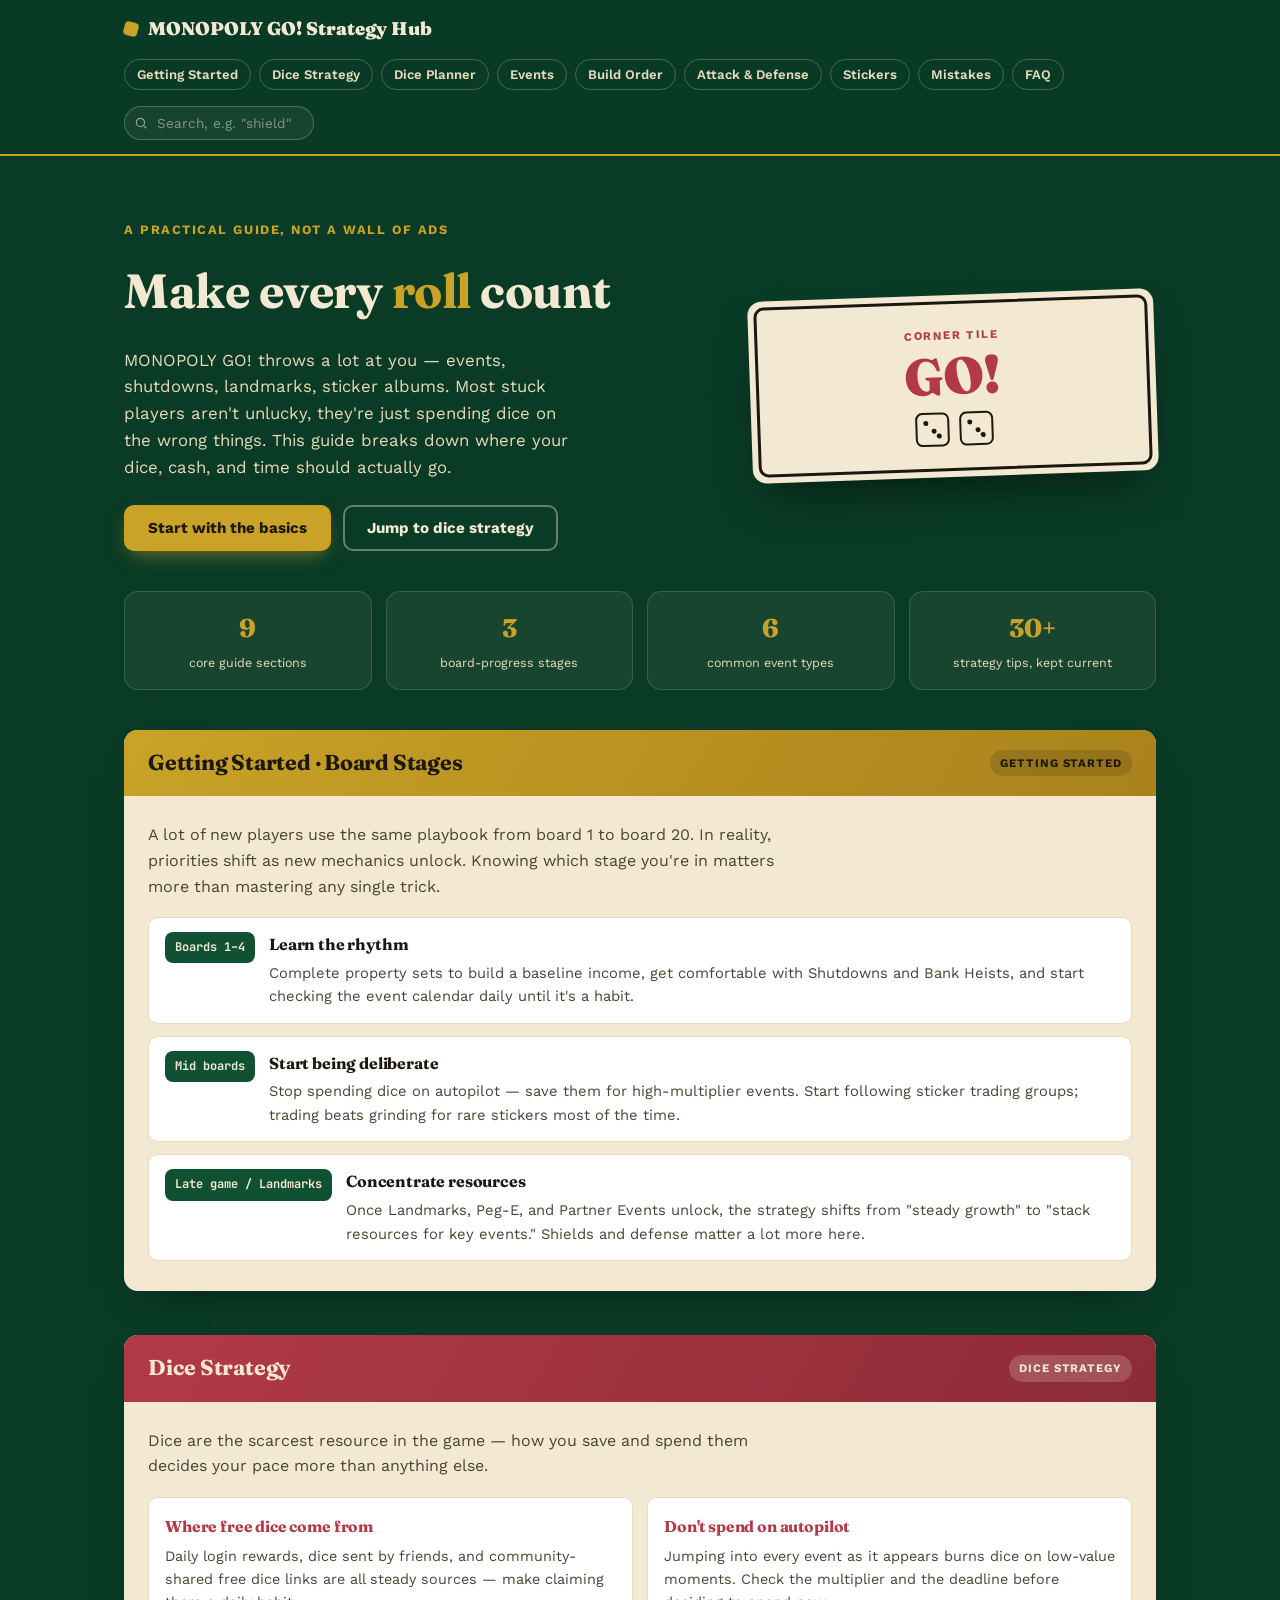
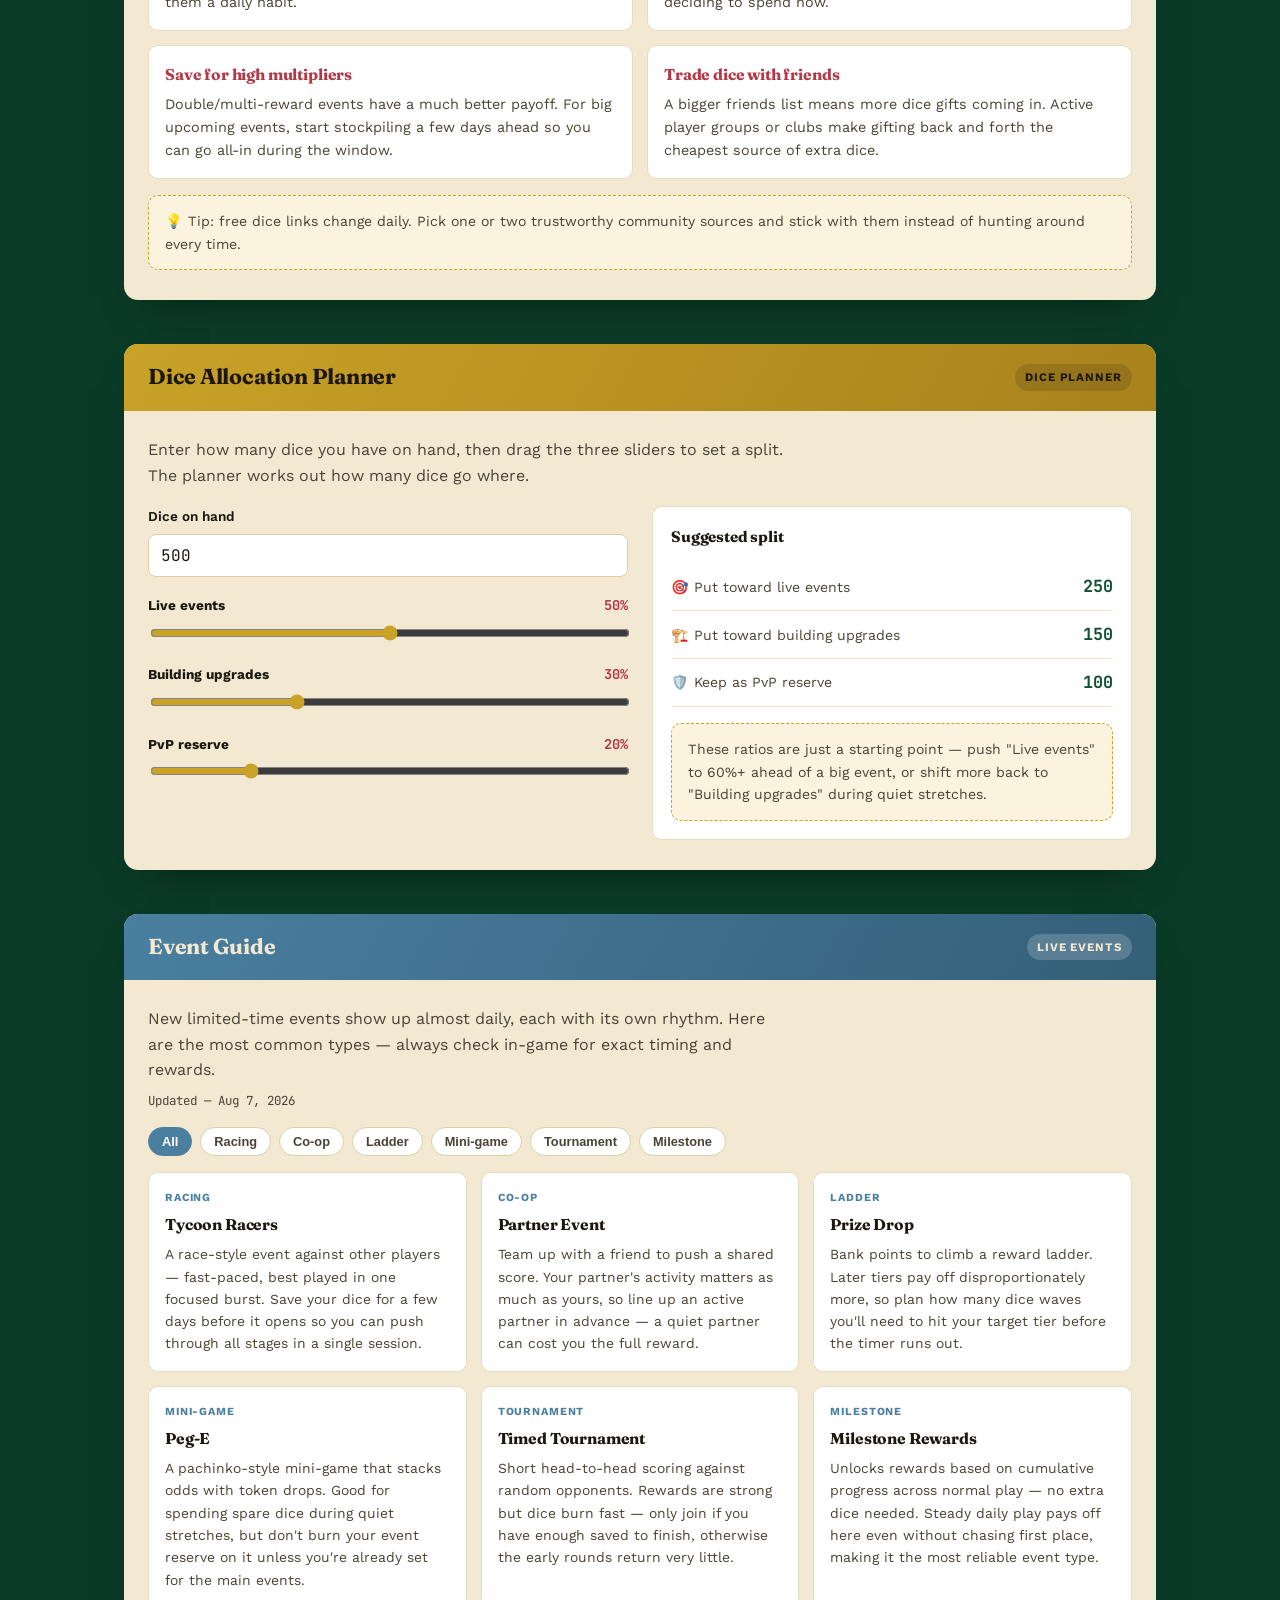
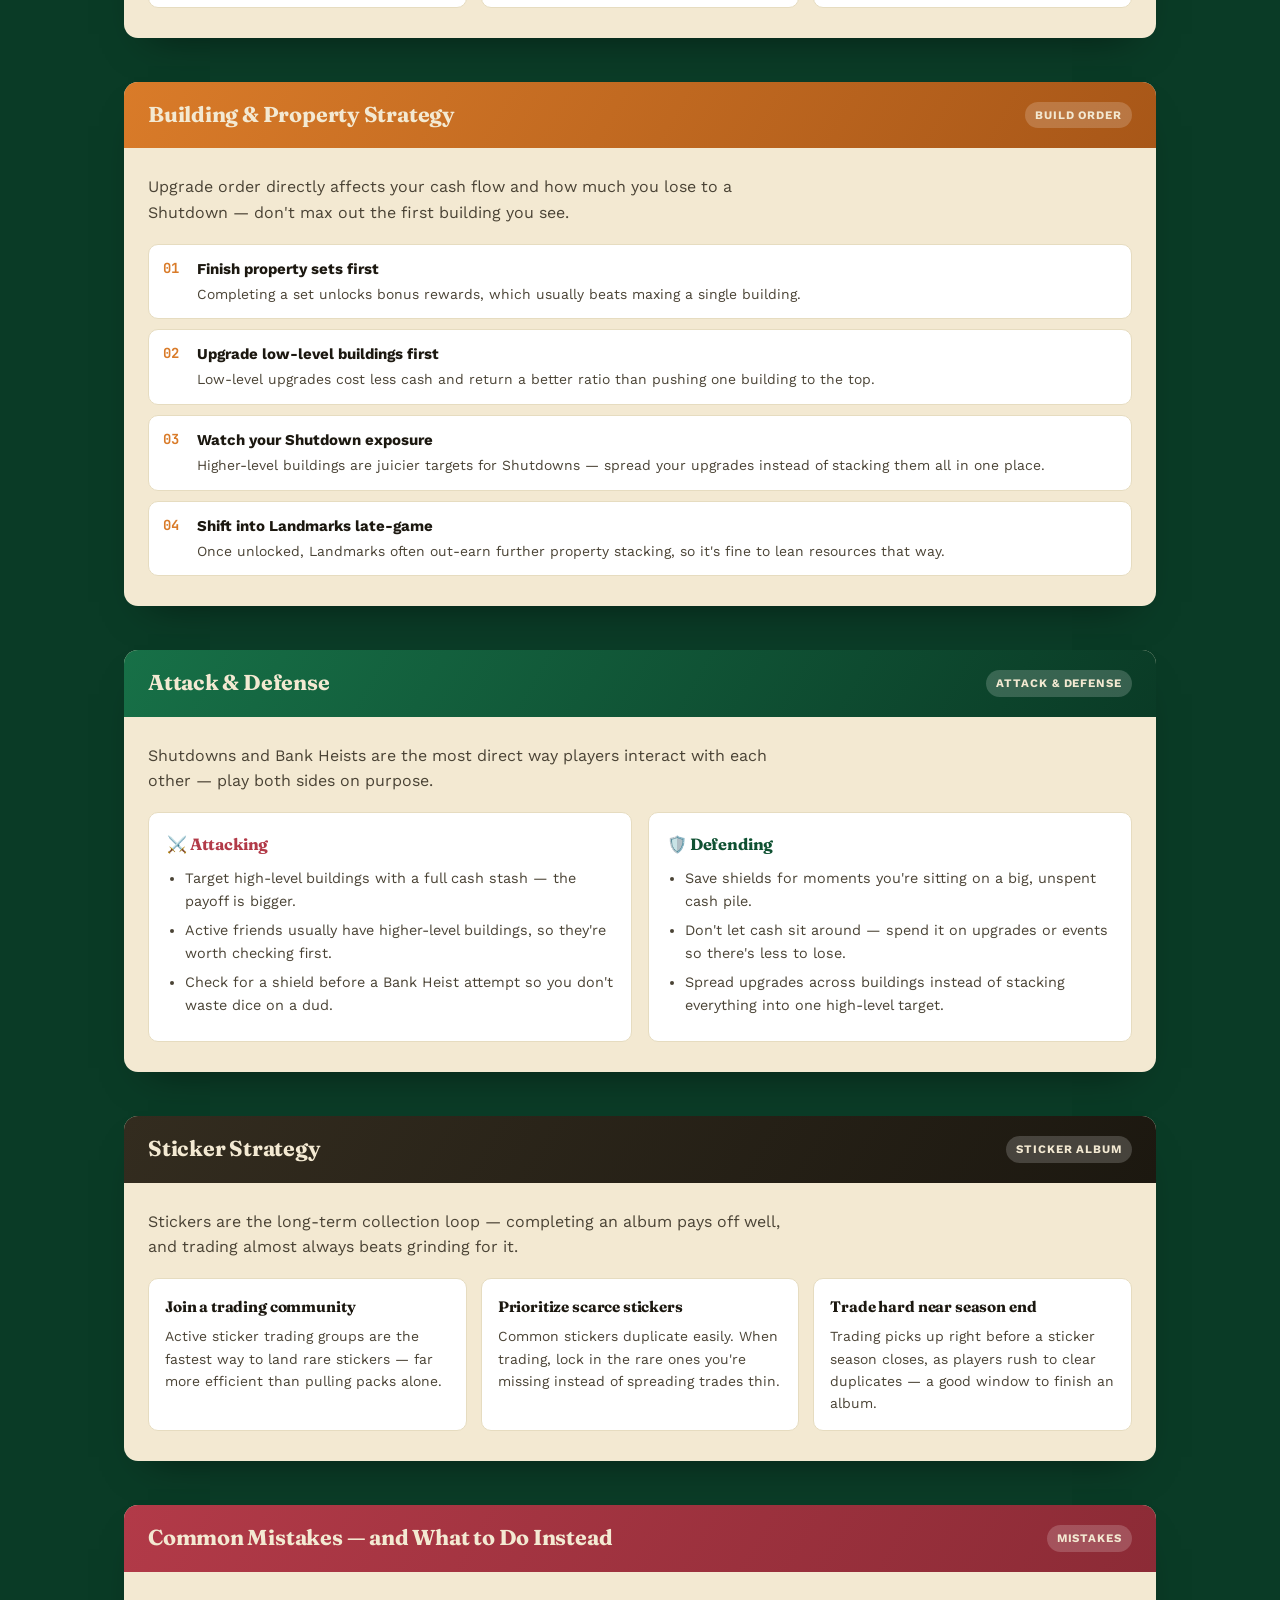
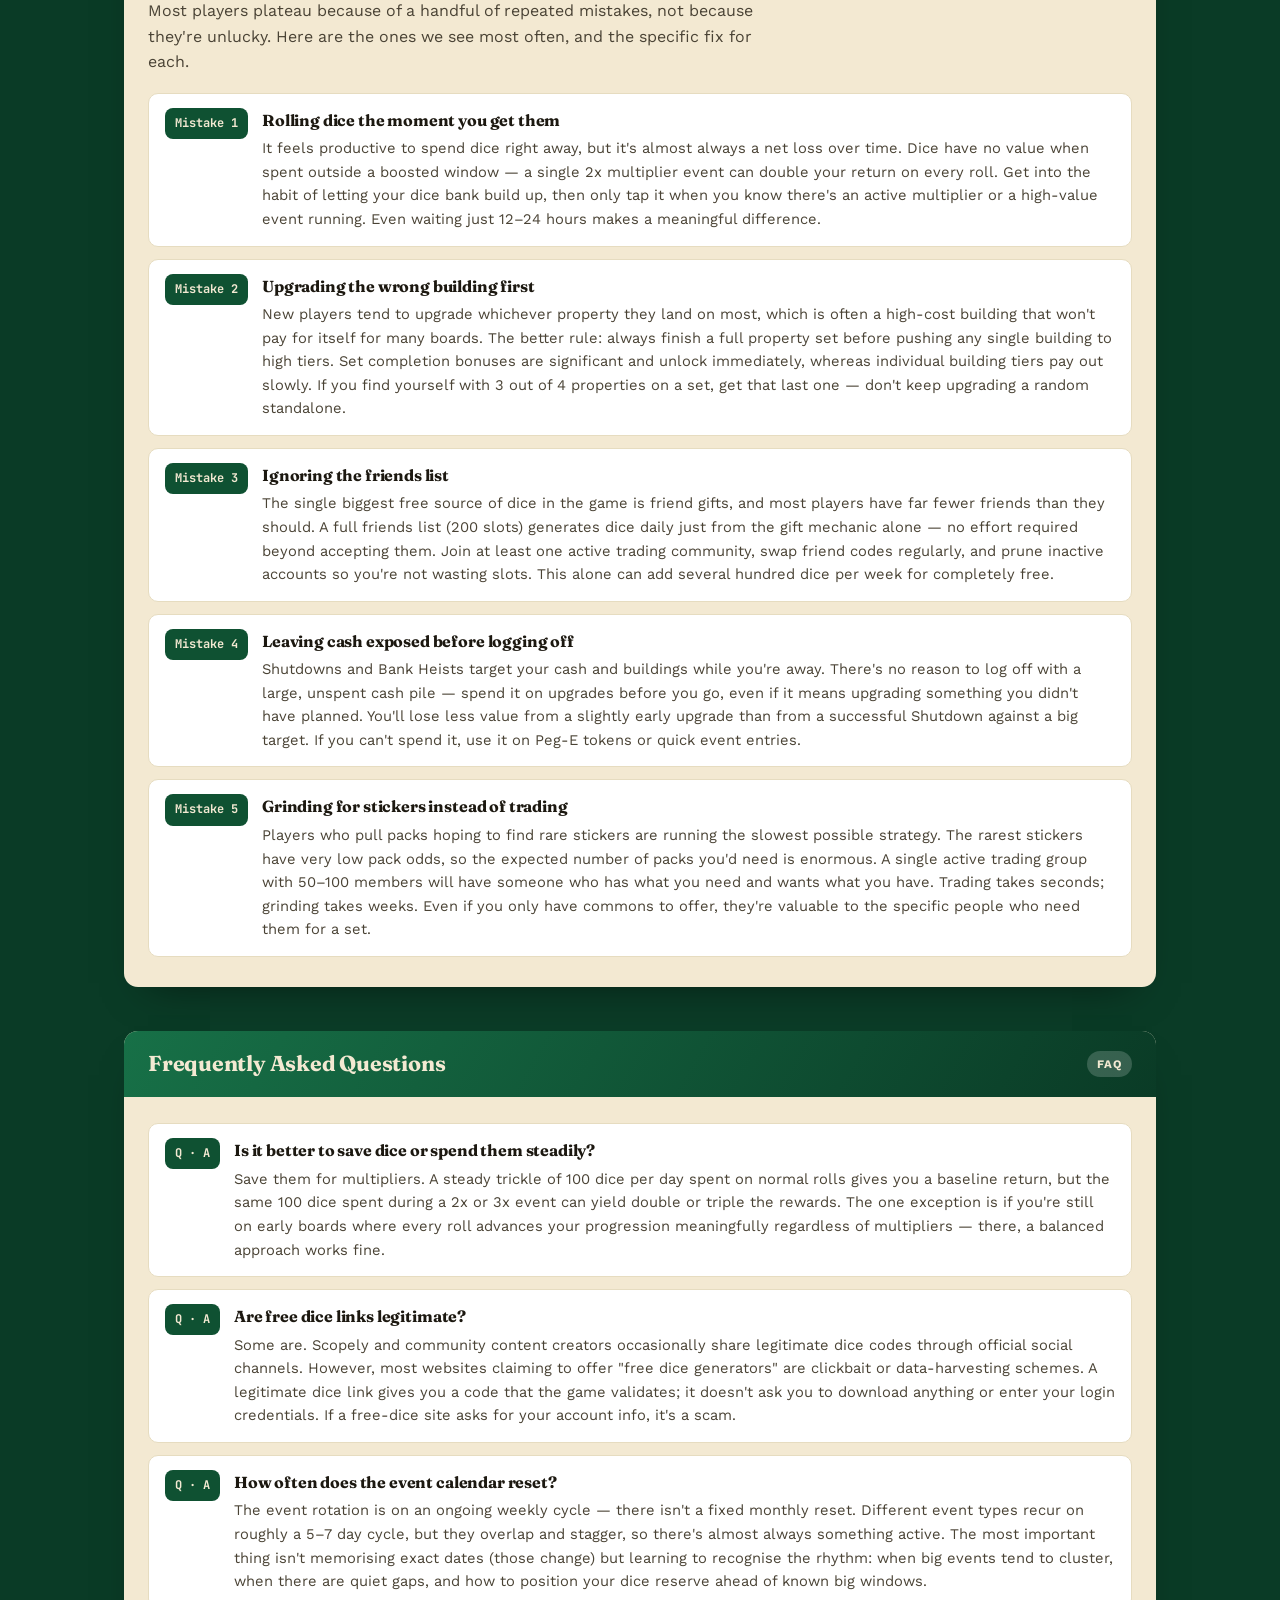
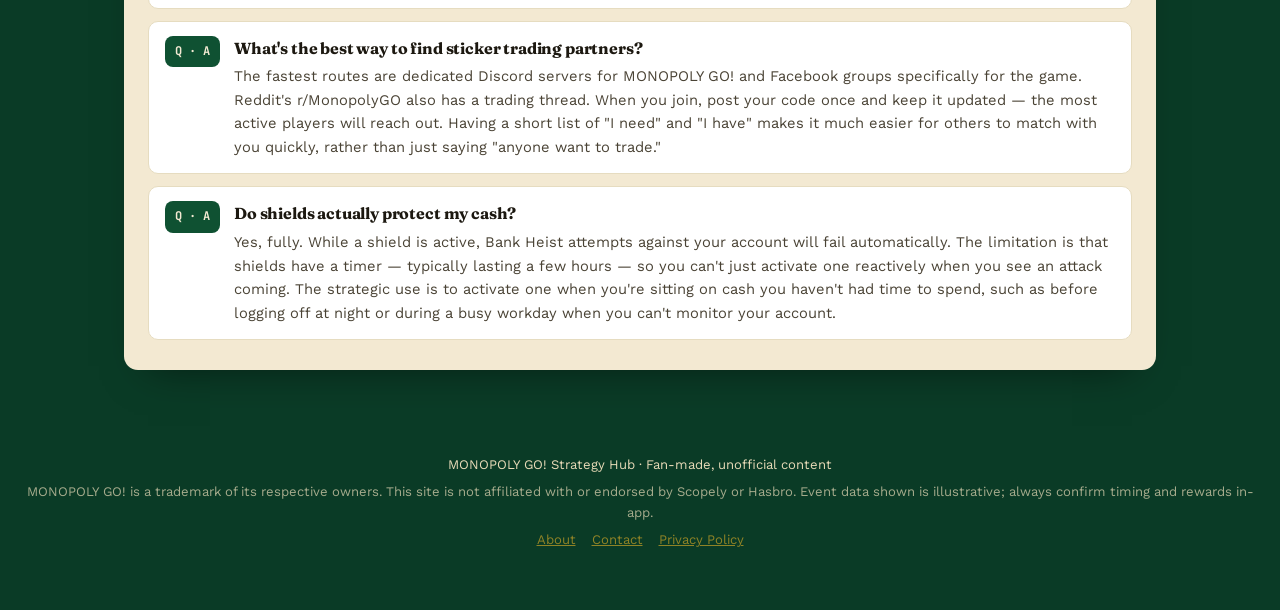
==== index.html @ 4a6295f8 "Add files via upload" ====
<!DOCTYPE html>
<html lang="en">
<head>
<meta charset="UTF-8">
<meta name="viewport" content="width=device-width, initial-scale=1.0">
<title>MONOPOLY GO! Strategy Guide · Dice, Events, Buildings &amp; Stickers</title>
<meta name="description" content="A player-made MONOPOLY GO! strategy guide: dice management, event breakdowns, build order, shield/heist tactics, and sticker trading tips — updated regularly.">
<meta property="og:title" content="MONOPOLY GO! Strategy Guide">
<meta property="og:description" content="Where to spend your dice, how to read events, and how to build smarter — one page, kept current.">
<meta property="og:type" content="website">
<script async src="https://pagead2.googlesyndication.com/pagead/js/adsbygoogle.js?client=ca-pub-4440141071779397"
     crossorigin="anonymous"></script>
<link rel="preconnect" href="https://fonts.googleapis.com">
<link rel="preconnect" href="https://fonts.gstatic.com" crossorigin>
<link href="https://fonts.googleapis.com/css2?family=Fraunces:opsz,wght@9..144,500;9..144,700;9..144,900&family=Work+Sans:wght@400;500;600;700&family=JetBrains+Mono:wght@500;700&display=swap" rel="stylesheet">
     <script async src="https://www.googletagmanager.com/gtag/js?id=G-V0QJ3PMN8P"></script>
<script>
  window.dataLayer = window.dataLayer || [];
  function gtag(){dataLayer.push(arguments);}
  gtag('js', new Date());

  gtag('config', 'G-V0QJ3PMN8P');
</script>
<style>
  :root{
    --felt:#0F5132;
    --felt-dark:#0A3B26;
    --cream:#F3E9D2;
    --cream-dim:#E8DBB8;
    --gold:#C9A227;
    --brick:#B23A48;
    --sky:#4A7FA0;
    --orange:#D97B29;
    --ink:#1C1810;
    --ink-soft:#4A4335;
    --radius:14px;
    --maxw:1080px;
  }
  *{box-sizing:border-box;}
  html{scroll-behavior:smooth;}
  @media (prefers-reduced-motion: reduce){
    html{scroll-behavior:auto;}
    *{animation-duration:0.01ms !important; transition-duration:0.01ms !important;}
  }
  body{
    margin:0;
    background:
      radial-gradient(1200px 600px at 50% -10%, #156b41 0%, var(--felt) 45%, var(--felt-dark) 100%);
    color:var(--cream);
    font-family:'Work Sans', sans-serif;
    line-height:1.6;
  }
  h1,h2,h3{
    font-family:'Fraunces', serif;
    margin:0;
    letter-spacing:-0.01em;
  }
  .mono{font-family:'JetBrains Mono', monospace;}
  a{color:inherit;}
  .wrap{max-width:var(--maxw); margin:0 auto; padding:0 24px;}

  header.nav{
    position:sticky; top:0; z-index:50;
    background:rgba(10,59,38,0.92);
    backdrop-filter:blur(8px);
    border-bottom:2px solid var(--gold);
  }
  .nav-inner{
    max-width:var(--maxw); margin:0 auto; padding:14px 24px;
    display:flex; align-items:center; justify-content:space-between; gap:16px;
    flex-wrap:wrap;
  }
  .brand{
    display:flex; align-items:center; gap:10px;
    font-family:'Fraunces', serif; font-weight:900; font-size:1.15rem;
    color:var(--cream);
    white-space:nowrap;
  }
  .brand .dot{
    width:14px; height:14px; border-radius:4px; background:var(--gold);
    box-shadow:0 0 0 2px var(--felt-dark);
    transform:rotate(15deg);
  }
  nav.pills{display:flex; gap:8px; flex-wrap:wrap;}
  nav.pills button{
    font-size:0.82rem; font-weight:600; text-decoration:none;
    padding:7px 12px; border-radius:20px;
    border:1.5px solid rgba(243,233,210,0.25);
    background:transparent;
    color:var(--cream-dim);
    cursor:pointer;
    transition:all .18s ease;
  }
  nav.pills button:hover, nav.pills button:focus-visible{
    border-color:var(--gold); color:var(--gold); outline:none;
  }
  nav.pills button, .btn{
    appearance:none; -webkit-appearance:none; font-family:'Work Sans', sans-serif;
  }
  .search-box{position:relative; flex:0 0 auto;}
  .search-box input{
    width:190px; padding:8px 12px 8px 32px; border-radius:20px;
    border:1.5px solid rgba(243,233,210,0.25); background:rgba(243,233,210,0.06);
    color:var(--cream); font-size:0.85rem; font-family:'Work Sans', sans-serif;
    transition:width .2s ease, border-color .2s ease;
  }
  .search-box input::placeholder{color:rgba(243,233,210,0.5);}
  .search-box input:focus{
    outline:none; border-color:var(--gold); width:230px; background:rgba(243,233,210,0.1);
  }
  .search-box svg{
    position:absolute; left:10px; top:50%; transform:translateY(-50%);
    width:14px; height:14px; opacity:0.6; pointer-events:none;
  }
  .search-empty{
    display:none; text-align:center; padding:60px 24px; color:var(--cream-dim);
    max-width:var(--maxw); margin:0 auto;
  }
  .search-empty.show{display:block;}

  .hero{
    padding:64px 24px 40px;
    max-width:var(--maxw); margin:0 auto;
    display:grid; grid-template-columns:1.3fr 0.9fr; gap:40px; align-items:center;
  }
  .go-tile{
    background:var(--cream);
    color:var(--ink);
    border-radius:var(--radius);
    padding:6px;
    transform:rotate(-2deg);
    box-shadow:0 24px 50px -20px rgba(0,0,0,0.6);
  }
  .go-tile-inner{
    border:3px solid var(--ink);
    border-radius:10px;
    padding:22px 18px;
    text-align:center;
  }
  .go-tile .eyebrow{
    font-size:0.72rem; letter-spacing:0.14em; font-weight:700;
    color:var(--brick); text-transform:uppercase;
  }
  .go-tile .go-word{
    font-family:'Fraunces', serif; font-weight:900; font-size:3.2rem;
    color:var(--brick); line-height:1; margin:6px 0;
  }
  .dice-row{display:flex; gap:10px; justify-content:center; margin-top:10px;}
  .die{
    width:34px; height:34px; background:var(--cream); border:2.5px solid var(--ink);
    border-radius:7px; position:relative; transition:transform .5s cubic-bezier(.34,1.56,.64,1);
  }
  .go-tile:hover .die{transform:rotate(340deg);}
  .go-tile:hover .die:nth-child(2){transform:rotate(25deg);}
  .die::before, .die::after, .die i{
    content:''; position:absolute; width:5px; height:5px; border-radius:50%; background:var(--ink);
  }
  .die::before{top:6px; left:6px;}
  .die::after{bottom:6px; right:6px;}
  .die i{top:14px; left:14px;}

  .hero-copy .eyebrow{
    font-size:0.8rem; font-weight:700; letter-spacing:0.12em; text-transform:uppercase;
    color:var(--gold);
  }
  .hero-copy h1{
    font-size:clamp(2rem, 4.2vw, 3rem);
    margin:12px 0 16px;
    color:var(--cream);
  }
  .hero-copy h1 em{color:var(--gold); font-style:normal;}
  .hero-copy p{color:var(--cream-dim); font-size:1.05rem; max-width:46ch;}
  .cta-row{display:flex; gap:12px; margin-top:24px; flex-wrap:wrap;}
  .btn{
    display:inline-flex; align-items:center; gap:8px;
    padding:12px 22px; border-radius:10px; font-weight:700; font-size:0.95rem;
    text-decoration:none; border:2px solid transparent; cursor:pointer;
    transition:transform .15s ease, box-shadow .15s ease;
  }
  .btn:hover{transform:translateY(-2px);}
  .btn-primary{background:var(--gold); color:var(--ink); box-shadow:0 8px 20px -8px rgba(201,162,39,0.7);}
  .btn-ghost{background:transparent; border-color:rgba(243,233,210,0.4); color:var(--cream);}

  .stats{
    max-width:var(--maxw); margin:0 auto 40px; padding:0 24px;
    display:grid; grid-template-columns:repeat(4,1fr); gap:14px;
  }
  .stat-card{
    background:rgba(243,233,210,0.06);
    border:1px solid rgba(243,233,210,0.15);
    border-radius:var(--radius);
    padding:16px;
    text-align:center;
  }
  .stat-card .num{font-family:'Fraunces', serif; font-weight:800; font-size:1.6rem; color:var(--gold);}
  .stat-card .label{font-size:0.78rem; color:var(--cream-dim); margin-top:4px;}

  section.card-section{
    max-width:var(--maxw); margin:0 auto 44px; padding:0 24px;
  }
  .section-panel{
    background:var(--cream); color:var(--ink);
    border-radius:var(--radius);
    overflow:hidden;
    box-shadow:0 20px 40px -24px rgba(0,0,0,0.55);
    opacity:0; transform:translateY(18px);
    transition:opacity .6s ease, transform .6s ease;
  }
  .section-panel.in-view{opacity:1; transform:translateY(0);}
  .band{
    padding:16px 24px;
    display:flex; align-items:center; justify-content:space-between; gap:12px; flex-wrap:wrap;
    color:var(--cream);
  }
  .band h2{font-size:1.35rem; color:inherit;}
  .band .tag{
    font-size:0.72rem; font-weight:700; letter-spacing:0.08em; text-transform:uppercase;
    background:rgba(255,255,255,0.18); padding:4px 10px; border-radius:20px;
  }
  .band-gold{background:linear-gradient(120deg,var(--gold),#a9821c); color:var(--ink);}
  .band-gold .tag{background:rgba(28,24,16,0.15);}
  .band-brick{background:linear-gradient(120deg,var(--brick),#8c2b36);}
  .band-sky{background:linear-gradient(120deg,var(--sky),#345f79);}
  .band-orange{background:linear-gradient(120deg,var(--orange),#a85718);}
  .band-felt{background:linear-gradient(120deg,#177047,var(--felt-dark));}
  .band-ink{background:linear-gradient(120deg,#332c1f,var(--ink));}

  .panel-body{padding:26px 24px 30px;}
  .panel-body p.lead{color:var(--ink-soft); margin:0 0 18px; max-width:64ch;}

  .stage-list{display:grid; gap:12px;}
  .stage{
    display:grid; grid-template-columns:auto 1fr; gap:14px;
    padding:14px 16px; border-radius:10px; background:#fff; border:1px solid #e6dcc0;
  }
  .stage .badge{
    font-family:'JetBrains Mono'; font-weight:700; font-size:0.75rem;
    background:var(--felt); color:var(--cream); border-radius:8px;
    padding:6px 10px; height:fit-content; white-space:nowrap;
  }
  .stage h3{font-size:1rem; margin-bottom:4px;}
  .stage p{margin:0; font-size:0.92rem; color:var(--ink-soft);}

  .tip-grid{display:grid; grid-template-columns:repeat(2,1fr); gap:14px;}
  .tip-card{background:#fff; border:1px solid #e6dcc0; border-radius:10px; padding:16px;}
  .tip-card h3{font-size:0.98rem; margin-bottom:6px; color:var(--brick);}
  .tip-card p{margin:0; font-size:0.9rem; color:var(--ink-soft);}
  .callout{
    margin-top:16px; padding:14px 16px; border-radius:10px;
    background:#FBF3DD; border:1px dashed var(--gold); font-size:0.88rem; color:var(--ink-soft);
  }

  .calc-grid{display:grid; grid-template-columns:1fr 1fr; gap:24px;}
  .calc-input label{
    display:block; font-size:0.85rem; font-weight:600; margin-bottom:6px; color:var(--ink);
  }
  .calc-input input[type="number"]{
    width:100%; padding:10px 12px; border-radius:8px; border:1.5px solid #dccfa4;
    font-family:'JetBrains Mono'; font-size:1rem; margin-bottom:18px; background:#fff; color:var(--ink);
  }
  .slider-row{margin-bottom:16px;}
  .slider-row .slider-head{display:flex; justify-content:space-between; font-size:0.85rem; margin-bottom:6px;}
  .slider-row .slider-head strong{color:var(--ink);}
  .slider-row .slider-head span{font-family:'JetBrains Mono'; color:var(--brick); font-weight:700;}
  .slider-row input[type="range"]{width:100%; accent-color:var(--gold);}
  .calc-total-warn{font-size:0.8rem; color:var(--brick); font-weight:600; min-height:16px;}
  .calc-output{background:#fff; border:1px solid #e6dcc0; border-radius:10px; padding:18px;}
  .calc-output h3{font-size:0.95rem; margin-bottom:14px;}
  .out-row{display:flex; justify-content:space-between; align-items:center; padding:10px 0; border-bottom:1px solid #f0e8cf;}
  .out-row:last-child{border-bottom:none;}
  .out-row .out-label{font-size:0.88rem; color:var(--ink-soft);}
  .out-row .out-val{font-family:'JetBrains Mono'; font-weight:700; font-size:1.05rem; color:var(--felt);}

  .updated-at{font-size:0.78rem; color:var(--ink-soft); margin:-10px 0 16px;}
  .filter-bar{display:flex; gap:8px; flex-wrap:wrap; margin-bottom:16px;}
  .filter-btn{
    font-size:0.8rem; font-weight:600; padding:6px 13px; border-radius:16px;
    border:1.5px solid #dccfa4; background:#fff; color:var(--ink-soft);
    cursor:pointer; transition:all .15s ease;
  }
  .filter-btn:hover{border-color:var(--sky); color:var(--sky);}
  .filter-btn.active{background:var(--sky); border-color:var(--sky); color:#fff;}
  .event-grid{display:grid; grid-template-columns:repeat(3,1fr); gap:14px;}
  .event-card{
    background:#fff; border:1px solid #e6dcc0; border-radius:10px; padding:16px;
    display:flex; flex-direction:column; gap:6px;
  }
  .event-card.hidden{display:none;}
  .event-card .etype{
    font-size:0.68rem; font-weight:700; letter-spacing:0.08em; text-transform:uppercase; color:var(--sky);
  }
  .event-card h3{font-size:0.98rem;}
  .event-card p{margin:0; font-size:0.87rem; color:var(--ink-soft);}

  .order-list{list-style:none; margin:0; padding:0; display:grid; gap:10px;}
  .order-list li{
    display:flex; gap:12px; align-items:flex-start;
    background:#fff; border:1px solid #e6dcc0; border-radius:10px; padding:12px 14px;
  }
  .order-list .num{font-family:'JetBrains Mono'; font-weight:700; color:var(--orange); min-width:22px;}
  .order-list strong{display:block; font-size:0.94rem;}
  .order-list span{font-size:0.87rem; color:var(--ink-soft);}

  .duo{display:grid; grid-template-columns:1fr 1fr; gap:16px;}
  .duo-col{background:#fff; border:1px solid #e6dcc0; border-radius:10px; padding:18px;}
  .duo-col h3{font-size:1.02rem; margin-bottom:10px;}
  .duo-col.attack h3{color:var(--brick);}
  .duo-col.defense h3{color:var(--felt);}
  .duo-col ul{margin:0; padding-left:18px; font-size:0.9rem; color:var(--ink-soft);}
  .duo-col li{margin-bottom:6px;}

  .sticker-grid{display:grid; grid-template-columns:repeat(3,1fr); gap:14px;}
  .sticker-card{background:#fff; border:1px solid #e6dcc0; border-radius:10px; padding:16px;}
  .sticker-card h3{font-size:0.95rem; margin-bottom:6px;}
  .sticker-card p{margin:0; font-size:0.87rem; color:var(--ink-soft);}

  footer{text-align:center; padding:40px 24px 60px; color:var(--cream-dim); font-size:0.82rem;}
  footer .fnote{margin-top:6px; opacity:0.7;}

  /* ad slots — swap inner content for real AdSense <ins> code once approved */
  .ad-slot{
    max-width:var(--maxw); margin:0 auto 44px; padding:0 24px;
  }
  .ad-slot-inner{
    border:1.5px dashed rgba(243,233,210,0.3); border-radius:12px;
    min-height:90px; display:flex; align-items:center; justify-content:center;
    color:rgba(243,233,210,0.4); font-size:0.78rem; letter-spacing:0.05em;
  }

  @media (max-width:820px){
    .hero{grid-template-columns:1fr; padding-top:48px;}
    .stats{grid-template-columns:repeat(2,1fr);}
    .tip-grid, .event-grid, .duo, .sticker-grid, .calc-grid{grid-template-columns:1fr;}
    nav.pills{display:none;}
    .search-box input, .search-box input:focus{width:100%;}
  }
</style>
</head>
<body>

<header class="nav">
  <div class="nav-inner">
    <div class="brand"><span class="dot"></span>MONOPOLY GO! Strategy Hub</div>
    <nav class="pills">
      <button type="button" data-target="start">Getting Started</button>
      <button type="button" data-target="dice">Dice Strategy</button>
      <button type="button" data-target="calc">Dice Planner</button>
      <button type="button" data-target="events">Events</button>
      <button type="button" data-target="build">Build Order</button>
      <button type="button" data-target="pvp">Attack &amp; Defense</button>
      <button type="button" data-target="stickers">Stickers</button>
      <button type="button" data-target="mistakes">Mistakes</button>
      <button type="button" data-target="faq">FAQ</button>
    </nav>
    <div class="search-box">
      <svg viewBox="0 0 24 24" fill="none" stroke="currentColor" stroke-width="2"><circle cx="11" cy="11" r="7"/><line x1="21" y1="21" x2="16.65" y2="16.65"/></svg>
      <input type="text" id="siteSearch" placeholder="Search, e.g. &quot;shield&quot;" autocomplete="off">
    </div>
  </div>
</header>

<section class="hero">
  <div class="hero-copy">
    <div class="eyebrow">A practical guide, not a wall of ads</div>
    <h1>Make every <em>roll</em> count</h1>
    <p>MONOPOLY GO! throws a lot at you — events, shutdowns, landmarks, sticker albums. Most stuck players aren't unlucky, they're just spending dice on the wrong things. This guide breaks down where your dice, cash, and time should actually go.</p>
    <div class="cta-row">
      <button type="button" class="btn btn-primary" data-target="start">Start with the basics</button>
      <button type="button" class="btn btn-ghost" data-target="dice">Jump to dice strategy</button>
    </div>
  </div>
  <div class="go-tile">
    <div class="go-tile-inner">
      <div class="eyebrow">CORNER TILE</div>
      <div class="go-word">GO!</div>
      <div class="dice-row">
        <div class="die"><i></i></div>
        <div class="die"><i></i></div>
      </div>
    </div>
  </div>
</section>

<div class="stats">
  <div class="stat-card"><div class="num">9</div><div class="label">core guide sections</div></div>
  <div class="stat-card"><div class="num">3</div><div class="label">board-progress stages</div></div>
  <div class="stat-card"><div class="num">6</div><div class="label">common event types</div></div>
  <div class="stat-card"><div class="num">30+</div><div class="label">strategy tips, kept current</div></div>
</div>

<div class="search-empty" id="searchEmpty">No matches — try a different keyword, like "dice," "shield," or "stickers."</div>


<!-- Getting Started -->
<section class="card-section" id="start">
  <div class="section-panel">
    <div class="band band-gold">
      <h2>Getting Started · Board Stages</h2>
      <span class="tag">Getting Started</span>
    </div>
    <div class="panel-body">
      <p class="lead">A lot of new players use the same playbook from board 1 to board 20. In reality, priorities shift as new mechanics unlock. Knowing which stage you're in matters more than mastering any single trick.</p>
      <div class="stage-list">
        <div class="stage">
          <span class="badge">Boards 1–4</span>
          <div>
            <h3>Learn the rhythm</h3>
            <p>Complete property sets to build a baseline income, get comfortable with Shutdowns and Bank Heists, and start checking the event calendar daily until it's a habit.</p>
          </div>
        </div>
        <div class="stage">
          <span class="badge">Mid boards</span>
          <div>
            <h3>Start being deliberate</h3>
            <p>Stop spending dice on autopilot — save them for high-multiplier events. Start following sticker trading groups; trading beats grinding for rare stickers most of the time.</p>
          </div>
        </div>
        <div class="stage">
          <span class="badge">Late game / Landmarks</span>
          <div>
            <h3>Concentrate resources</h3>
            <p>Once Landmarks, Peg-E, and Partner Events unlock, the strategy shifts from "steady growth" to "stack resources for key events." Shields and defense matter a lot more here.</p>
          </div>
        </div>
      </div>
    </div>
  </div>
</section>

<!-- Dice Strategy -->
<section class="card-section" id="dice">
  <div class="section-panel">
    <div class="band band-brick">
      <h2>Dice Strategy</h2>
      <span class="tag">Dice Strategy</span>
    </div>
    <div class="panel-body">
      <p class="lead">Dice are the scarcest resource in the game — how you save and spend them decides your pace more than anything else.</p>
      <div class="tip-grid">
        <div class="tip-card">
          <h3>Where free dice come from</h3>
          <p>Daily login rewards, dice sent by friends, and community-shared free dice links are all steady sources — make claiming them a daily habit.</p>
        </div>
        <div class="tip-card">
          <h3>Don't spend on autopilot</h3>
          <p>Jumping into every event as it appears burns dice on low-value moments. Check the multiplier and the deadline before deciding to spend now.</p>
        </div>
        <div class="tip-card">
          <h3>Save for high multipliers</h3>
          <p>Double/multi-reward events have a much better payoff. For big upcoming events, start stockpiling a few days ahead so you can go all-in during the window.</p>
        </div>
        <div class="tip-card">
          <h3>Trade dice with friends</h3>
          <p>A bigger friends list means more dice gifts coming in. Active player groups or clubs make gifting back and forth the cheapest source of extra dice.</p>
        </div>
      </div>
      <div class="callout">💡 Tip: free dice links change daily. Pick one or two trustworthy community sources and stick with them instead of hunting around every time.</div>
    </div>
  </div>
</section>

<!-- Dice Planner -->
<section class="card-section" id="calc">
  <div class="section-panel">
    <div class="band band-gold">
      <h2>Dice Allocation Planner</h2>
      <span class="tag">Dice Planner</span>
    </div>
    <div class="panel-body">
      <p class="lead">Enter how many dice you have on hand, then drag the three sliders to set a split. The planner works out how many dice go where.</p>
      <div class="calc-grid">
        <div class="calc-input">
          <label for="totalDice">Dice on hand</label>
          <input type="number" id="totalDice" value="500" min="0" step="10">

          <div class="slider-row">
            <div class="slider-head"><strong>Live events</strong><span id="evPct">50%</span></div>
            <input type="range" id="evSlider" min="0" max="100" value="50">
          </div>
          <div class="slider-row">
            <div class="slider-head"><strong>Building upgrades</strong><span id="buPct">30%</span></div>
            <input type="range" id="buSlider" min="0" max="100" value="30">
          </div>
          <div class="slider-row">
            <div class="slider-head"><strong>PvP reserve</strong><span id="pvPct">20%</span></div>
            <input type="range" id="pvSlider" min="0" max="100" value="20">
          </div>
          <div class="calc-total-warn" id="calcWarn"></div>
        </div>

        <div class="calc-output">
          <h3>Suggested split</h3>
          <div class="out-row"><span class="out-label">🎯 Put toward live events</span><span class="out-val" id="outEvent">0</span></div>
          <div class="out-row"><span class="out-label">🏗️ Put toward building upgrades</span><span class="out-val" id="outBuild">0</span></div>
          <div class="out-row"><span class="out-label">🛡️ Keep as PvP reserve</span><span class="out-val" id="outPvp">0</span></div>
          <div class="callout" style="margin-top:16px;">These ratios are just a starting point — push "Live events" to 60%+ ahead of a big event, or shift more back to "Building upgrades" during quiet stretches.</div>
        </div>
      </div>
    </div>
  </div>
</section>

<!-- Events -->
<section class="card-section" id="events">
  <div class="section-panel">
    <div class="band band-sky">
      <h2>Event Guide</h2>
      <span class="tag">Live Events</span>
    </div>
    <div class="panel-body">
      <p class="lead">New limited-time events show up almost daily, each with its own rhythm. Here are the most common types — always check in-game for exact timing and rewards.</p>
      <div class="updated-at mono" id="eventsUpdated">Updated — Aug 7, 2026</div>
      <div class="filter-bar" id="eventFilters">
        <button class="filter-btn active" data-filter="All">All</button>
        <button class="filter-btn" data-filter="Racing">Racing</button>
        <button class="filter-btn" data-filter="Co-op">Co-op</button>
        <button class="filter-btn" data-filter="Ladder">Ladder</button>
        <button class="filter-btn" data-filter="Mini-game">Mini-game</button>
        <button class="filter-btn" data-filter="Tournament">Tournament</button>
        <button class="filter-btn" data-filter="Milestone">Milestone</button>
      </div>
      <div class="event-grid" id="eventGrid">
        <div class="event-card" data-type="Racing">
          <span class="etype">Racing</span>
          <h3>Tycoon Racers</h3>
          <p>A race-style event against other players — fast-paced, best played in one focused burst. Save your dice for a few days before it opens so you can push through all stages in a single session.</p>
        </div>
        <div class="event-card" data-type="Co-op">
          <span class="etype">Co-op</span>
          <h3>Partner Event</h3>
          <p>Team up with a friend to push a shared score. Your partner's activity matters as much as yours, so line up an active partner in advance — a quiet partner can cost you the full reward.</p>
        </div>
        <div class="event-card" data-type="Ladder">
          <span class="etype">Ladder</span>
          <h3>Prize Drop</h3>
          <p>Bank points to climb a reward ladder. Later tiers pay off disproportionately more, so plan how many dice waves you'll need to hit your target tier before the timer runs out.</p>
        </div>
        <div class="event-card" data-type="Mini-game">
          <span class="etype">Mini-game</span>
          <h3>Peg-E</h3>
          <p>A pachinko-style mini-game that stacks odds with token drops. Good for spending spare dice during quiet stretches, but don't burn your event reserve on it unless you're already set for the main events.</p>
        </div>
        <div class="event-card" data-type="Tournament">
          <span class="etype">Tournament</span>
          <h3>Timed Tournament</h3>
          <p>Short head-to-head scoring against random opponents. Rewards are strong but dice burn fast — only join if you have enough saved to finish, otherwise the early rounds return very little.</p>
        </div>
        <div class="event-card" data-type="Milestone">
          <span class="etype">Milestone</span>
          <h3>Milestone Rewards</h3>
          <p>Unlocks rewards based on cumulative progress across normal play — no extra dice needed. Steady daily play pays off here even without chasing first place, making it the most reliable event type.</p>
        </div>
      </div>
    </div>
  </div>
</section>


<!-- Build Order -->
<section class="card-section" id="build">
  <div class="section-panel">
    <div class="band band-orange">
      <h2>Building &amp; Property Strategy</h2>
      <span class="tag">Build Order</span>
    </div>
    <div class="panel-body">
      <p class="lead">Upgrade order directly affects your cash flow and how much you lose to a Shutdown — don't max out the first building you see.</p>
      <ol class="order-list">
        <li>
          <span class="num">01</span>
          <div><strong>Finish property sets first</strong><span>Completing a set unlocks bonus rewards, which usually beats maxing a single building.</span></div>
        </li>
        <li>
          <span class="num">02</span>
          <div><strong>Upgrade low-level buildings first</strong><span>Low-level upgrades cost less cash and return a better ratio than pushing one building to the top.</span></div>
        </li>
        <li>
          <span class="num">03</span>
          <div><strong>Watch your Shutdown exposure</strong><span>Higher-level buildings are juicier targets for Shutdowns — spread your upgrades instead of stacking them all in one place.</span></div>
        </li>
        <li>
          <span class="num">04</span>
          <div><strong>Shift into Landmarks late-game</strong><span>Once unlocked, Landmarks often out-earn further property stacking, so it's fine to lean resources that way.</span></div>
        </li>
      </ol>
    </div>
  </div>
</section>

<!-- Attack & Defense -->
<section class="card-section" id="pvp">
  <div class="section-panel">
    <div class="band band-felt">
      <h2>Attack &amp; Defense</h2>
      <span class="tag">Attack &amp; Defense</span>
    </div>
    <div class="panel-body">
      <p class="lead">Shutdowns and Bank Heists are the most direct way players interact with each other — play both sides on purpose.</p>
      <div class="duo">
        <div class="duo-col attack">
          <h3>⚔️ Attacking</h3>
          <ul>
            <li>Target high-level buildings with a full cash stash — the payoff is bigger.</li>
            <li>Active friends usually have higher-level buildings, so they're worth checking first.</li>
            <li>Check for a shield before a Bank Heist attempt so you don't waste dice on a dud.</li>
          </ul>
        </div>
        <div class="duo-col defense">
          <h3>🛡️ Defending</h3>
          <ul>
            <li>Save shields for moments you're sitting on a big, unspent cash pile.</li>
            <li>Don't let cash sit around — spend it on upgrades or events so there's less to lose.</li>
            <li>Spread upgrades across buildings instead of stacking everything into one high-level target.</li>
          </ul>
        </div>
      </div>
    </div>
  </div>
</section>

<!-- Stickers -->
<section class="card-section" id="stickers">
  <div class="section-panel">
    <div class="band band-ink">
      <h2>Sticker Strategy</h2>
      <span class="tag">Sticker Album</span>
    </div>
    <div class="panel-body">
      <p class="lead">Stickers are the long-term collection loop — completing an album pays off well, and trading almost always beats grinding for it.</p>
      <div class="sticker-grid">
        <div class="sticker-card">
          <h3>Join a trading community</h3>
          <p>Active sticker trading groups are the fastest way to land rare stickers — far more efficient than pulling packs alone.</p>
        </div>
        <div class="sticker-card">
          <h3>Prioritize scarce stickers</h3>
          <p>Common stickers duplicate easily. When trading, lock in the rare ones you're missing instead of spreading trades thin.</p>
        </div>
        <div class="sticker-card">
          <h3>Trade hard near season end</h3>
          <p>Trading picks up right before a sticker season closes, as players rush to clear duplicates — a good window to finish an album.</p>
        </div>
      </div>
    </div>
  </div>
</section>

<!-- Common Mistakes -->
<section class="card-section" id="mistakes">
  <div class="section-panel">
    <div class="band band-brick">
      <h2>Common Mistakes — and What to Do Instead</h2>
      <span class="tag">Mistakes</span>
    </div>
    <div class="panel-body">
      <p class="lead">Most players plateau because of a handful of repeated mistakes, not because they're unlucky. Here are the ones we see most often, and the specific fix for each.</p>
      <div class="stage-list">
        <div class="stage">
          <span class="badge">Mistake 1</span>
          <div>
            <h3>Rolling dice the moment you get them</h3>
            <p>It feels productive to spend dice right away, but it's almost always a net loss over time. Dice have no value when spent outside a boosted window — a single 2x multiplier event can double your return on every roll. Get into the habit of letting your dice bank build up, then only tap it when you know there's an active multiplier or a high-value event running. Even waiting just 12–24 hours makes a meaningful difference.</p>
          </div>
        </div>
        <div class="stage">
          <span class="badge">Mistake 2</span>
          <div>
            <h3>Upgrading the wrong building first</h3>
            <p>New players tend to upgrade whichever property they land on most, which is often a high-cost building that won't pay for itself for many boards. The better rule: always finish a full property set before pushing any single building to high tiers. Set completion bonuses are significant and unlock immediately, whereas individual building tiers pay out slowly. If you find yourself with 3 out of 4 properties on a set, get that last one — don't keep upgrading a random standalone.</p>
          </div>
        </div>
        <div class="stage">
          <span class="badge">Mistake 3</span>
          <div>
            <h3>Ignoring the friends list</h3>
            <p>The single biggest free source of dice in the game is friend gifts, and most players have far fewer friends than they should. A full friends list (200 slots) generates dice daily just from the gift mechanic alone — no effort required beyond accepting them. Join at least one active trading community, swap friend codes regularly, and prune inactive accounts so you're not wasting slots. This alone can add several hundred dice per week for completely free.</p>
          </div>
        </div>
        <div class="stage">
          <span class="badge">Mistake 4</span>
          <div>
            <h3>Leaving cash exposed before logging off</h3>
            <p>Shutdowns and Bank Heists target your cash and buildings while you're away. There's no reason to log off with a large, unspent cash pile — spend it on upgrades before you go, even if it means upgrading something you didn't have planned. You'll lose less value from a slightly early upgrade than from a successful Shutdown against a big target. If you can't spend it, use it on Peg-E tokens or quick event entries.</p>
          </div>
        </div>
        <div class="stage">
          <span class="badge">Mistake 5</span>
          <div>
            <h3>Grinding for stickers instead of trading</h3>
            <p>Players who pull packs hoping to find rare stickers are running the slowest possible strategy. The rarest stickers have very low pack odds, so the expected number of packs you'd need is enormous. A single active trading group with 50–100 members will have someone who has what you need and wants what you have. Trading takes seconds; grinding takes weeks. Even if you only have commons to offer, they're valuable to the specific people who need them for a set.</p>
          </div>
        </div>
      </div>
    </div>
  </div>
</section>

<!-- FAQ -->
<section class="card-section" id="faq">
  <div class="section-panel">
    <div class="band band-felt">
      <h2>Frequently Asked Questions</h2>
      <span class="tag">FAQ</span>
    </div>
    <div class="panel-body">
      <div class="stage-list">
        <div class="stage">
          <span class="badge">Q · A</span>
          <div>
            <h3>Is it better to save dice or spend them steadily?</h3>
            <p>Save them for multipliers. A steady trickle of 100 dice per day spent on normal rolls gives you a baseline return, but the same 100 dice spent during a 2x or 3x event can yield double or triple the rewards. The one exception is if you're still on early boards where every roll advances your progression meaningfully regardless of multipliers — there, a balanced approach works fine.</p>
          </div>
        </div>
        <div class="stage">
          <span class="badge">Q · A</span>
          <div>
            <h3>Are free dice links legitimate?</h3>
            <p>Some are. Scopely and community content creators occasionally share legitimate dice codes through official social channels. However, most websites claiming to offer "free dice generators" are clickbait or data-harvesting schemes. A legitimate dice link gives you a code that the game validates; it doesn't ask you to download anything or enter your login credentials. If a free-dice site asks for your account info, it's a scam.</p>
          </div>
        </div>
        <div class="stage">
          <span class="badge">Q · A</span>
          <div>
            <h3>How often does the event calendar reset?</h3>
            <p>The event rotation is on an ongoing weekly cycle — there isn't a fixed monthly reset. Different event types recur on roughly a 5–7 day cycle, but they overlap and stagger, so there's almost always something active. The most important thing isn't memorising exact dates (those change) but learning to recognise the rhythm: when big events tend to cluster, when there are quiet gaps, and how to position your dice reserve ahead of known big windows.</p>
          </div>
        </div>
        <div class="stage">
          <span class="badge">Q · A</span>
          <div>
            <h3>What's the best way to find sticker trading partners?</h3>
            <p>The fastest routes are dedicated Discord servers for MONOPOLY GO! and Facebook groups specifically for the game. Reddit's r/MonopolyGO also has a trading thread. When you join, post your code once and keep it updated — the most active players will reach out. Having a short list of "I need" and "I have" makes it much easier for others to match with you quickly, rather than just saying "anyone want to trade."</p>
          </div>
        </div>
        <div class="stage">
          <span class="badge">Q · A</span>
          <div>
            <h3>Do shields actually protect my cash?</h3>
            <p>Yes, fully. While a shield is active, Bank Heist attempts against your account will fail automatically. The limitation is that shields have a timer — typically lasting a few hours — so you can't just activate one reactively when you see an attack coming. The strategic use is to activate one when you're sitting on cash you haven't had time to spend, such as before logging off at night or during a busy workday when you can't monitor your account.</p>
          </div>
        </div>
      </div>
    </div>
  </div>
</section>

<footer>
  <div>MONOPOLY GO! Strategy Hub · Fan-made, unofficial content</div>
  <div class="fnote">MONOPOLY GO! is a trademark of its respective owners. This site is not affiliated with or endorsed by Scopely or Hasbro. Event data shown is illustrative; always confirm timing and rewards in-app.</div>
  <div class="fnote"><a href="about.html" style="color:var(--gold); text-decoration:underline; margin-right:16px;">About</a><a href="contact.html" style="color:var(--gold); text-decoration:underline; margin-right:16px;">Contact</a><a href="privacy-policy.html" style="color:var(--gold); text-decoration:underline;">Privacy Policy</a></div>
</footer>

<script>
  const panels = document.querySelectorAll('.section-panel');
  const io = new IntersectionObserver((entries)=>{
    entries.forEach(e=>{
      if(e.isIntersecting){ e.target.classList.add('in-view'); io.unobserve(e.target); }
    });
  }, {threshold:0.15});
  panels.forEach(p=>io.observe(p));

  /* ---------- Event data (kept separate from markup for easy daily updates) ---------- */

  /* Filter wiring — event cards are static in HTML so crawlers can read them */
  const eventGrid = document.getElementById('eventGrid');
  const eventFilters = document.getElementById('eventFilters');

  eventFilters.querySelectorAll('.filter-btn').forEach(btn=>{
    btn.addEventListener('click', ()=>{
      eventFilters.querySelectorAll('.filter-btn').forEach(b=>b.classList.remove('active'));
      btn.classList.add('active');
      const f = btn.dataset.filter;
      eventGrid.querySelectorAll('.event-card').forEach(card=>{
        card.classList.toggle('hidden', f !== 'All' && card.dataset.type !== f);
      });
    });
  });


  /* ---------- Site search ---------- */
  const searchInput = document.getElementById('siteSearch');
  const searchEmpty = document.getElementById('searchEmpty');
  const searchableItems = () => document.querySelectorAll(
    '.stage, .tip-card, .event-card, .order-list li, .duo-col li, .sticker-card'
  );

  searchInput.addEventListener('input', ()=>{
    const q = searchInput.value.trim().toLowerCase();
    let visibleCount = 0;
    searchableItems().forEach(item=>{
      const text = item.textContent.toLowerCase();
      const match = q === '' || text.includes(q);
      item.style.display = match ? '' : 'none';
      if(match) visibleCount++;
    });
    document.querySelectorAll('.card-section').forEach(sec=>{
      const hasSearchable = sec.querySelector(
        '.stage, .tip-card, .event-card, .order-list li, .duo-col li, .sticker-card'
      );
      const anyVisible = [...sec.querySelectorAll(
        '.stage, .tip-card, .event-card, .order-list li, .duo-col li, .sticker-card'
      )].some(el => el.style.display !== 'none');
      sec.style.display = (q !== '' && hasSearchable && !anyVisible) ? 'none' : '';
    });
    searchEmpty.classList.toggle('show', q !== '' && visibleCount === 0);
  });

  /* ---------- Dice allocation planner ---------- */
  const totalDice = document.getElementById('totalDice');
  const evSlider = document.getElementById('evSlider');
  const buSlider = document.getElementById('buSlider');
  const pvSlider = document.getElementById('pvSlider');
  const evPct = document.getElementById('evPct');
  const buPct = document.getElementById('buPct');
  const pvPct = document.getElementById('pvPct');
  const calcWarn = document.getElementById('calcWarn');
  const outEvent = document.getElementById('outEvent');
  const outBuild = document.getElementById('outBuild');
  const outPvp = document.getElementById('outPvp');

  function updateCalc(){
    const total = Math.max(0, Number(totalDice.value) || 0);
    const ev = Number(evSlider.value), bu = Number(buSlider.value), pv = Number(pvSlider.value);
    const sum = ev + bu + pv;

    evPct.textContent = ev + '%';
    buPct.textContent = bu + '%';
    pvPct.textContent = pv + '%';

    calcWarn.textContent = sum !== 100
      ? `Your three sliders add up to ${sum}%. Aim for 100% — figures below are scaled proportionally.`
      : '';

    const safeSum = sum || 1;
    outEvent.textContent = Math.round(total * ev / safeSum);
    outBuild.textContent = Math.round(total * bu / safeSum);
    outPvp.textContent = Math.round(total * pv / safeSum);
  }
  [totalDice, evSlider, buSlider, pvSlider].forEach(el => el.addEventListener('input', updateCalc));
  updateCalc();

  /* ---------- Nav click handling (button-based, no href = no "external link" prompt) ---------- */
  const navHeaderEl = document.querySelector('header.nav');
  document.querySelectorAll('[data-target]').forEach(el => {
    el.addEventListener('click', () => {
      const target = document.getElementById(el.dataset.target);
      if (!target) return;
      const headerH = navHeaderEl ? navHeaderEl.offsetHeight : 0;
      const y = target.getBoundingClientRect().top + window.pageYOffset - headerH - 12;
      window.scrollTo({ top: y, behavior: 'smooth' });
    });
  });
</script>

</body>
</html>
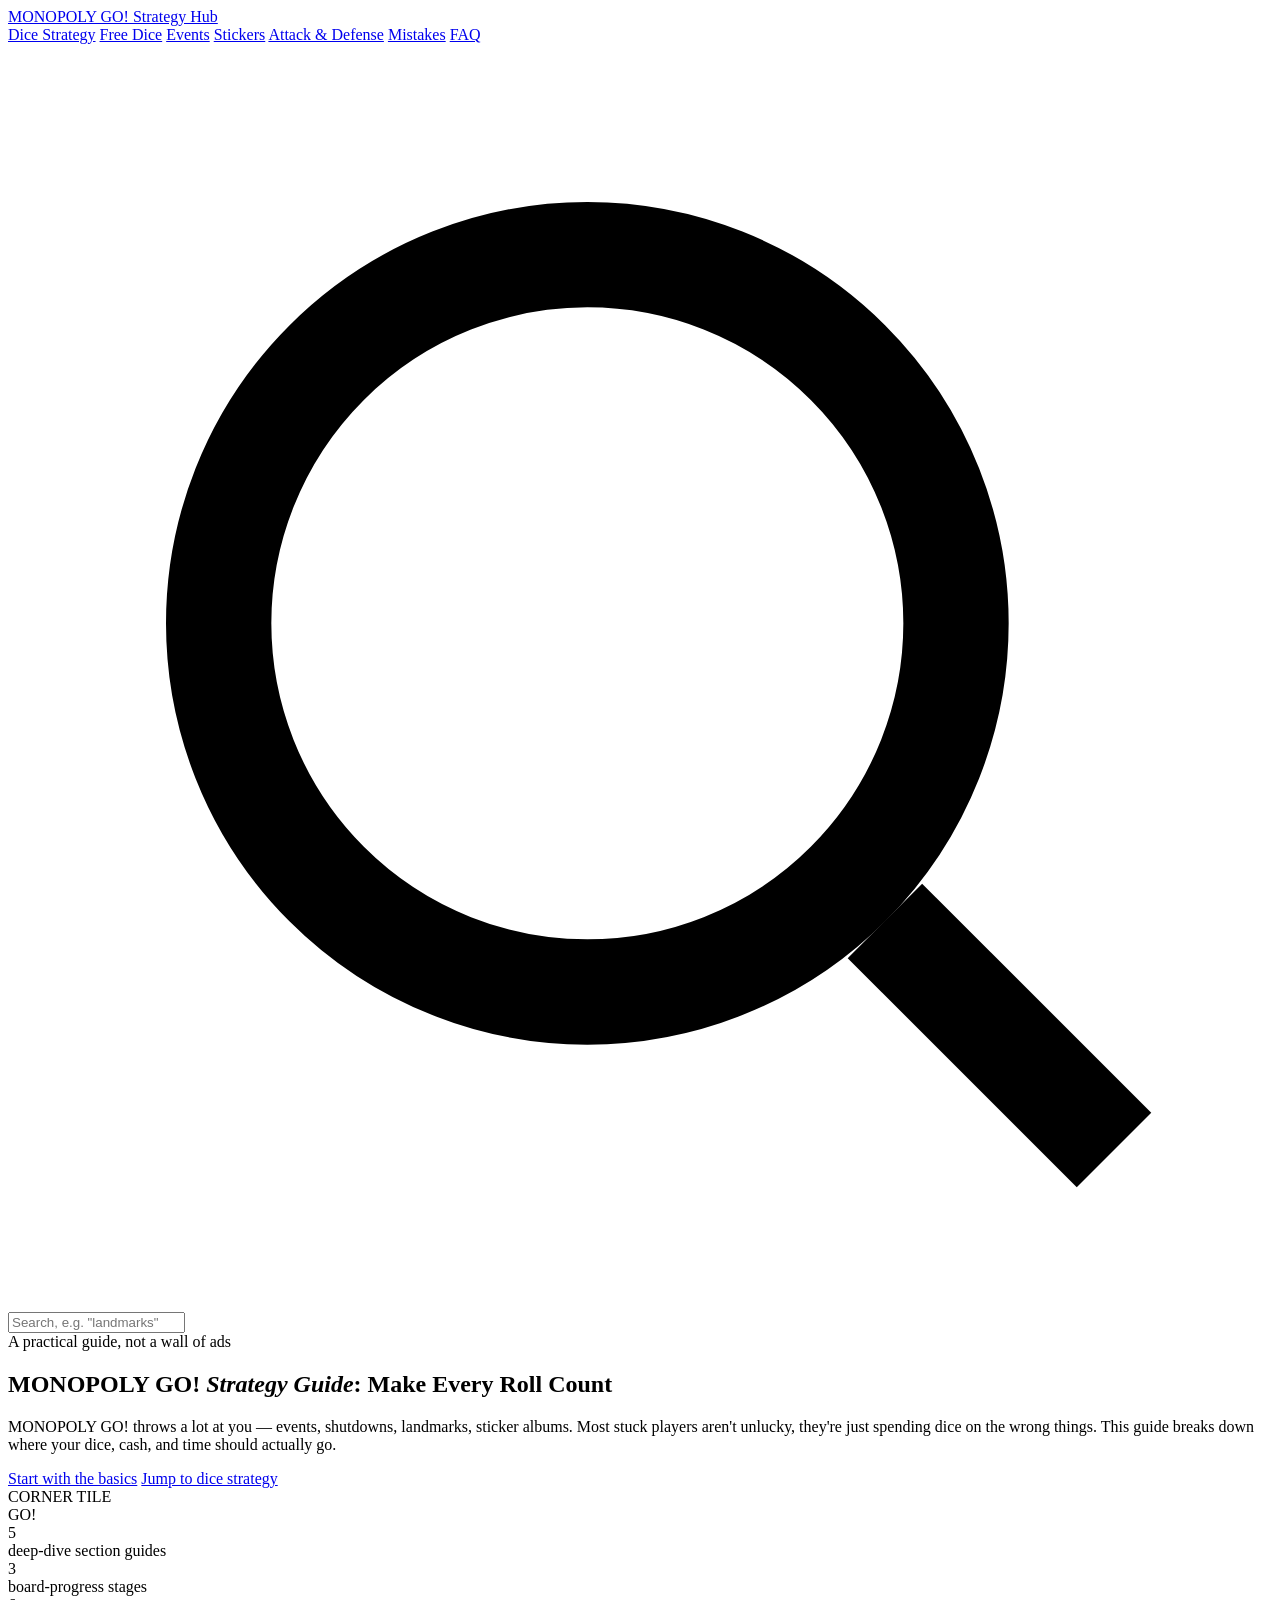
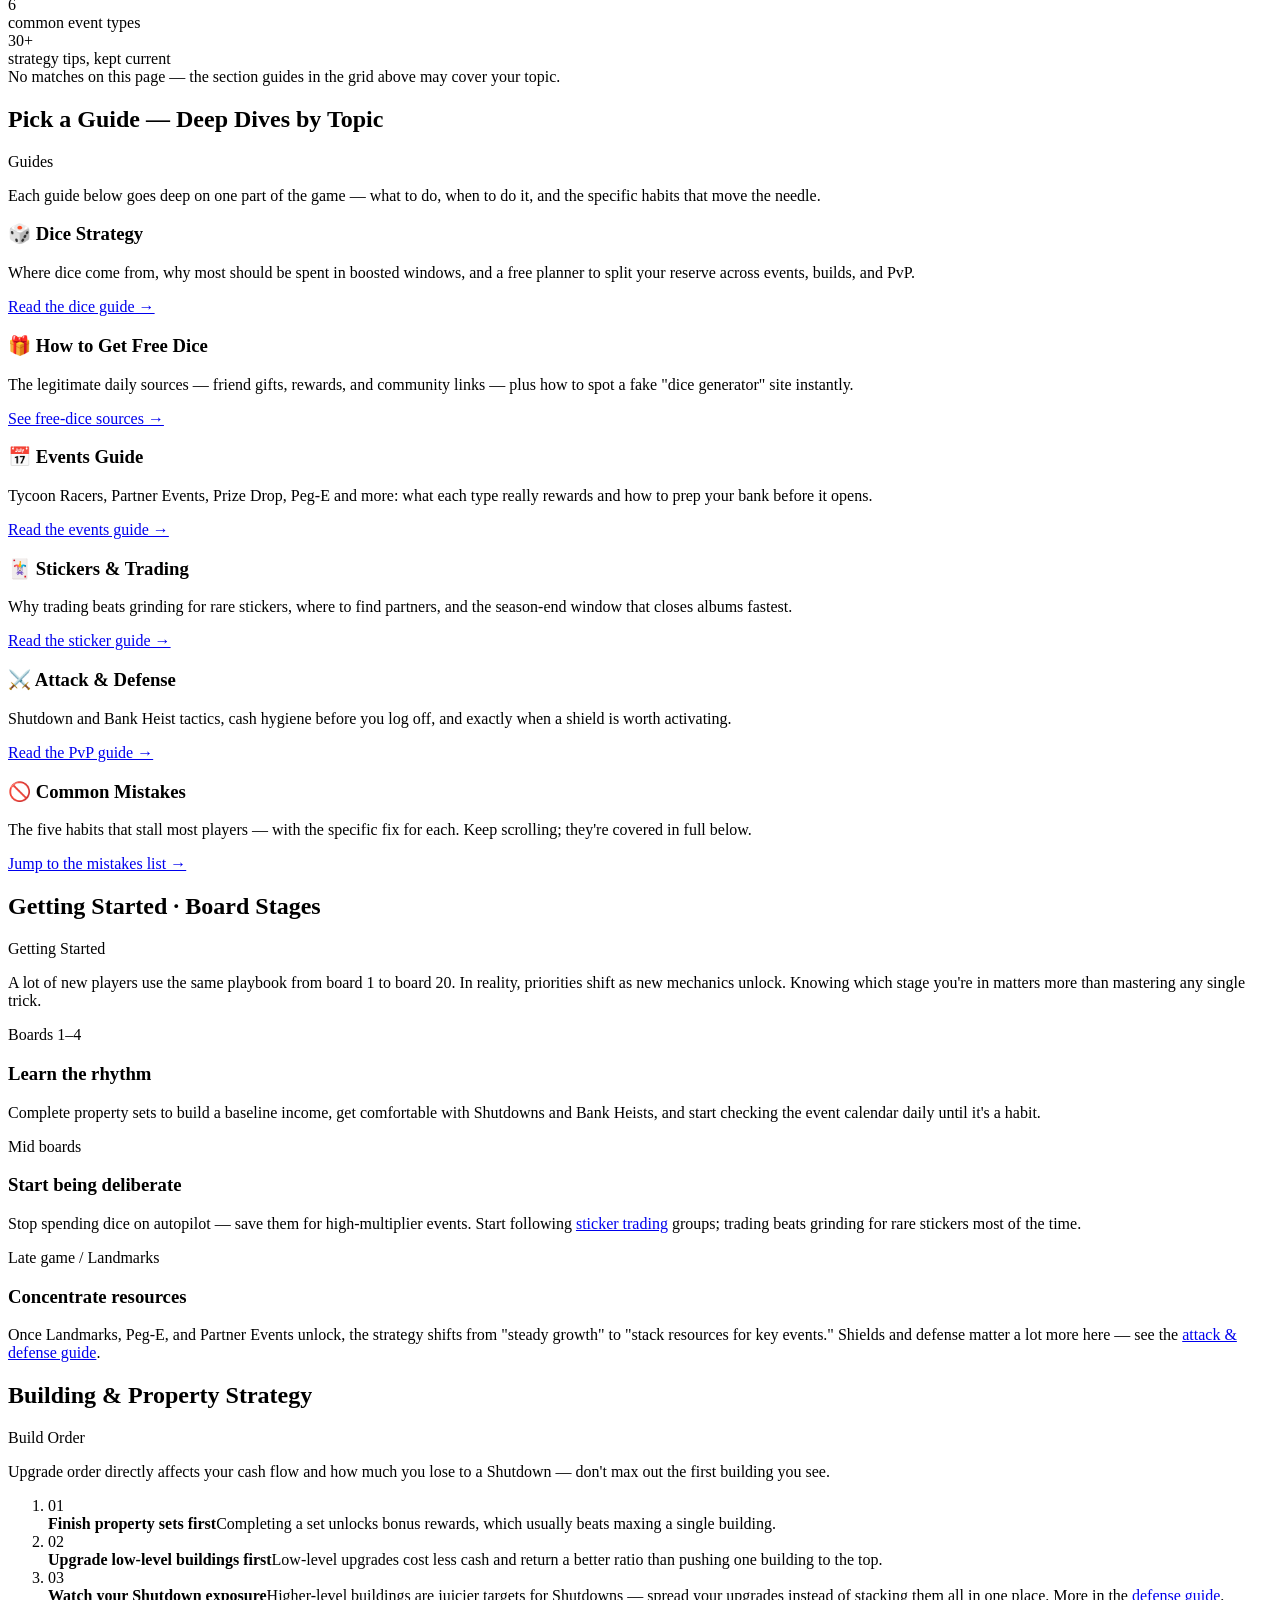
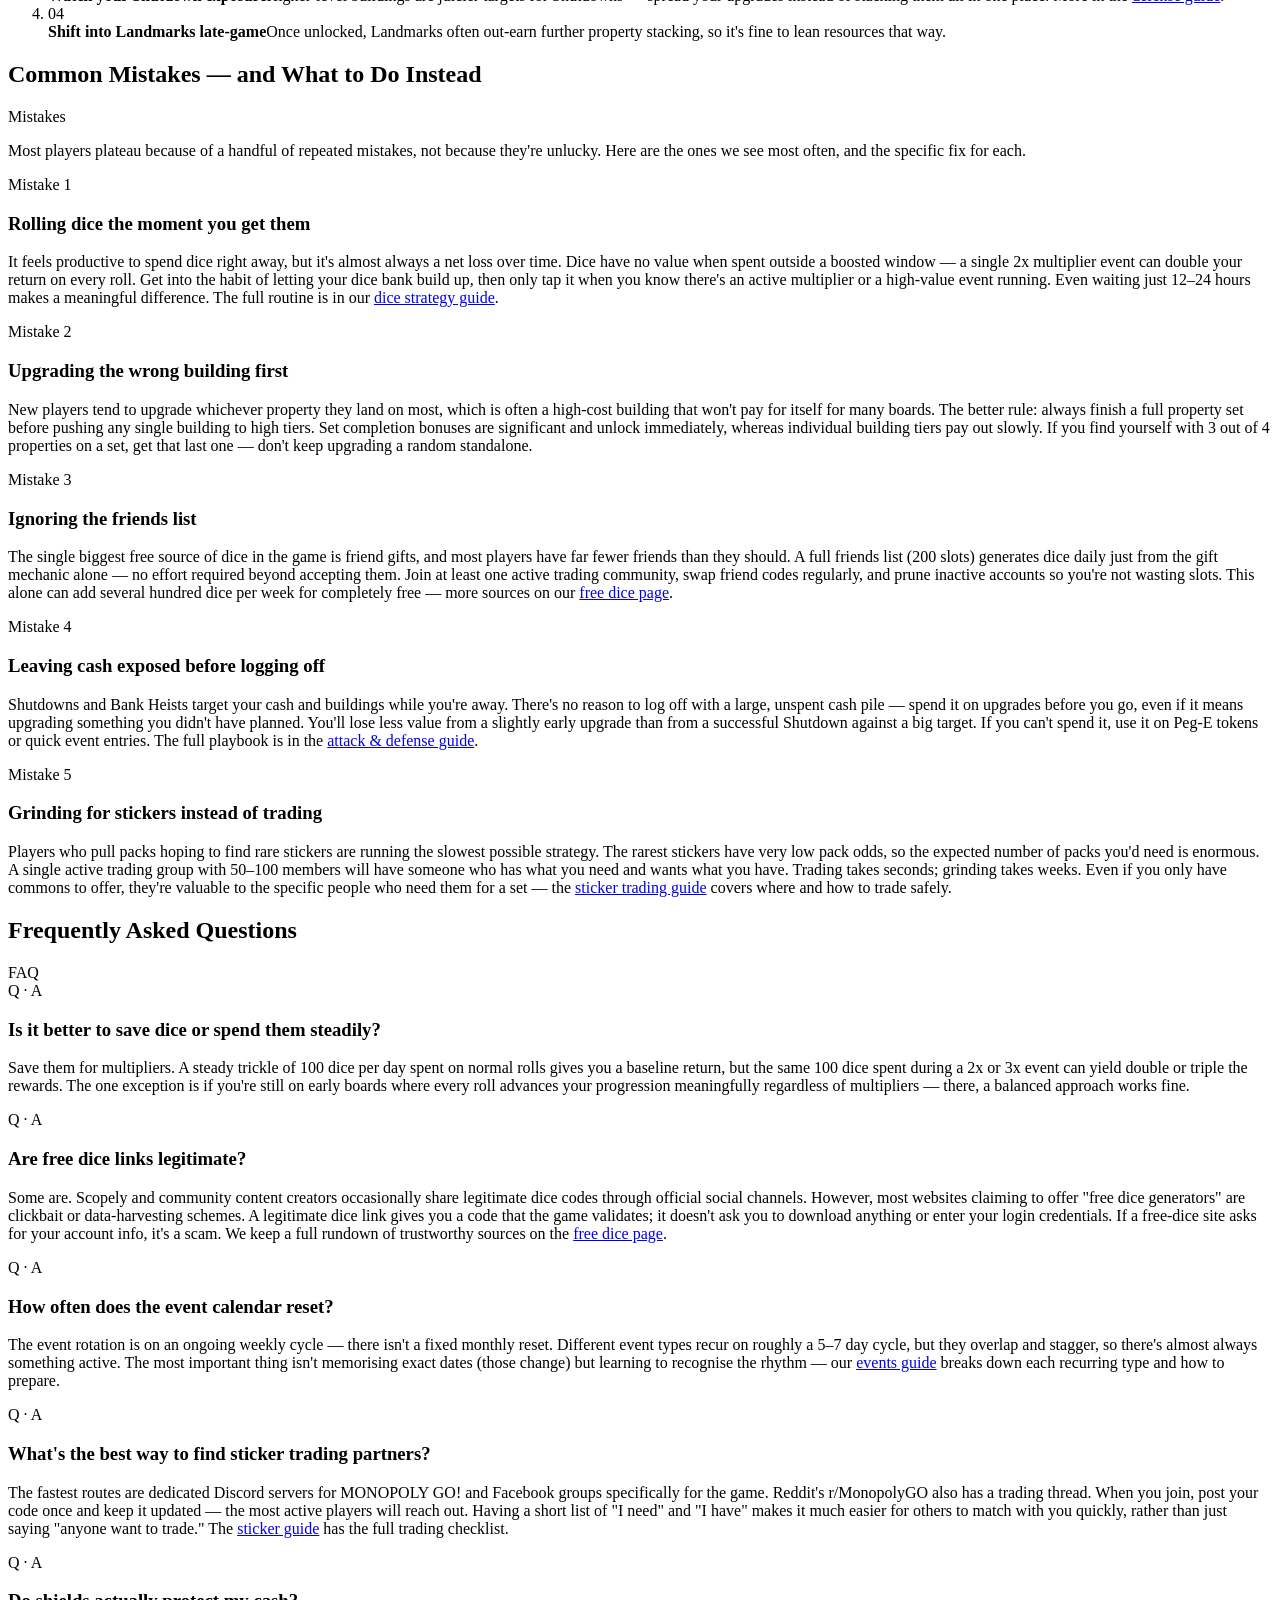
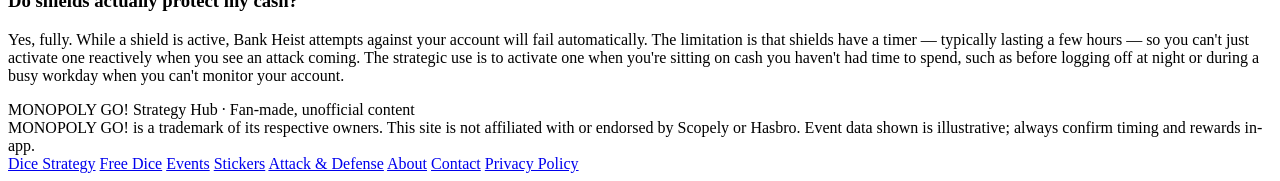
==== commit 4fd5a00c: "Add files via upload" ====
--- a/index.html
+++ b/index.html
@@ -1,856 +1,381 @@
-<!DOCTYPE html>
-<html lang="en">
-<head>
-<meta charset="UTF-8">
-<meta name="viewport" content="width=device-width, initial-scale=1.0">
-<title>MONOPOLY GO! Strategy Guide · Dice, Events, Buildings &amp; Stickers</title>
-<meta name="description" content="A player-made MONOPOLY GO! strategy guide: dice management, event breakdowns, build order, shield/heist tactics, and sticker trading tips — updated regularly.">
-<meta property="og:title" content="MONOPOLY GO! Strategy Guide">
-<meta property="og:description" content="Where to spend your dice, how to read events, and how to build smarter — one page, kept current.">
-<meta property="og:type" content="website">
-<script async src="https://pagead2.googlesyndication.com/pagead/js/adsbygoogle.js?client=ca-pub-4440141071779397"
-     crossorigin="anonymous"></script>
-<link rel="preconnect" href="https://fonts.googleapis.com">
-<link rel="preconnect" href="https://fonts.gstatic.com" crossorigin>
-<link href="https://fonts.googleapis.com/css2?family=Fraunces:opsz,wght@9..144,500;9..144,700;9..144,900&family=Work+Sans:wght@400;500;600;700&family=JetBrains+Mono:wght@500;700&display=swap" rel="stylesheet">
-     <script async src="https://www.googletagmanager.com/gtag/js?id=G-V0QJ3PMN8P"></script>
-<script>
-  window.dataLayer = window.dataLayer || [];
-  function gtag(){dataLayer.push(arguments);}
-  gtag('js', new Date());
-
-  gtag('config', 'G-V0QJ3PMN8P');
-</script>
-<style>
-  :root{
-    --felt:#0F5132;
-    --felt-dark:#0A3B26;
-    --cream:#F3E9D2;
-    --cream-dim:#E8DBB8;
-    --gold:#C9A227;
-    --brick:#B23A48;
-    --sky:#4A7FA0;
-    --orange:#D97B29;
-    --ink:#1C1810;
-    --ink-soft:#4A4335;
-    --radius:14px;
-    --maxw:1080px;
-  }
-  *{box-sizing:border-box;}
-  html{scroll-behavior:smooth;}
-  @media (prefers-reduced-motion: reduce){
-    html{scroll-behavior:auto;}
-    *{animation-duration:0.01ms !important; transition-duration:0.01ms !important;}
-  }
-  body{
-    margin:0;
-    background:
-      radial-gradient(1200px 600px at 50% -10%, #156b41 0%, var(--felt) 45%, var(--felt-dark) 100%);
-    color:var(--cream);
-    font-family:'Work Sans', sans-serif;
-    line-height:1.6;
-  }
-  h1,h2,h3{
-    font-family:'Fraunces', serif;
-    margin:0;
-    letter-spacing:-0.01em;
-  }
-  .mono{font-family:'JetBrains Mono', monospace;}
-  a{color:inherit;}
-  .wrap{max-width:var(--maxw); margin:0 auto; padding:0 24px;}
-
-  header.nav{
-    position:sticky; top:0; z-index:50;
-    background:rgba(10,59,38,0.92);
-    backdrop-filter:blur(8px);
-    border-bottom:2px solid var(--gold);
-  }
-  .nav-inner{
-    max-width:var(--maxw); margin:0 auto; padding:14px 24px;
-    display:flex; align-items:center; justify-content:space-between; gap:16px;
-    flex-wrap:wrap;
-  }
-  .brand{
-    display:flex; align-items:center; gap:10px;
-    font-family:'Fraunces', serif; font-weight:900; font-size:1.15rem;
-    color:var(--cream);
-    white-space:nowrap;
-  }
-  .brand .dot{
-    width:14px; height:14px; border-radius:4px; background:var(--gold);
-    box-shadow:0 0 0 2px var(--felt-dark);
-    transform:rotate(15deg);
-  }
-  nav.pills{display:flex; gap:8px; flex-wrap:wrap;}
-  nav.pills button{
-    font-size:0.82rem; font-weight:600; text-decoration:none;
-    padding:7px 12px; border-radius:20px;
-    border:1.5px solid rgba(243,233,210,0.25);
-    background:transparent;
-    color:var(--cream-dim);
-    cursor:pointer;
-    transition:all .18s ease;
-  }
-  nav.pills button:hover, nav.pills button:focus-visible{
-    border-color:var(--gold); color:var(--gold); outline:none;
-  }
-  nav.pills button, .btn{
-    appearance:none; -webkit-appearance:none; font-family:'Work Sans', sans-serif;
-  }
-  .search-box{position:relative; flex:0 0 auto;}
-  .search-box input{
-    width:190px; padding:8px 12px 8px 32px; border-radius:20px;
-    border:1.5px solid rgba(243,233,210,0.25); background:rgba(243,233,210,0.06);
-    color:var(--cream); font-size:0.85rem; font-family:'Work Sans', sans-serif;
-    transition:width .2s ease, border-color .2s ease;
-  }
-  .search-box input::placeholder{color:rgba(243,233,210,0.5);}
-  .search-box input:focus{
-    outline:none; border-color:var(--gold); width:230px; background:rgba(243,233,210,0.1);
-  }
-  .search-box svg{
-    position:absolute; left:10px; top:50%; transform:translateY(-50%);
-    width:14px; height:14px; opacity:0.6; pointer-events:none;
-  }
-  .search-empty{
-    display:none; text-align:center; padding:60px 24px; color:var(--cream-dim);
-    max-width:var(--maxw); margin:0 auto;
-  }
-  .search-empty.show{display:block;}
-
-  .hero{
-    padding:64px 24px 40px;
-    max-width:var(--maxw); margin:0 auto;
-    display:grid; grid-template-columns:1.3fr 0.9fr; gap:40px; align-items:center;
-  }
-  .go-tile{
-    background:var(--cream);
-    color:var(--ink);
-    border-radius:var(--radius);
-    padding:6px;
-    transform:rotate(-2deg);
-    box-shadow:0 24px 50px -20px rgba(0,0,0,0.6);
-  }
-  .go-tile-inner{
-    border:3px solid var(--ink);
-    border-radius:10px;
-    padding:22px 18px;
-    text-align:center;
-  }
-  .go-tile .eyebrow{
-    font-size:0.72rem; letter-spacing:0.14em; font-weight:700;
-    color:var(--brick); text-transform:uppercase;
-  }
-  .go-tile .go-word{
-    font-family:'Fraunces', serif; font-weight:900; font-size:3.2rem;
-    color:var(--brick); line-height:1; margin:6px 0;
-  }
-  .dice-row{display:flex; gap:10px; justify-content:center; margin-top:10px;}
-  .die{
-    width:34px; height:34px; background:var(--cream); border:2.5px solid var(--ink);
-    border-radius:7px; position:relative; transition:transform .5s cubic-bezier(.34,1.56,.64,1);
-  }
-  .go-tile:hover .die{transform:rotate(340deg);}
-  .go-tile:hover .die:nth-child(2){transform:rotate(25deg);}
-  .die::before, .die::after, .die i{
-    content:''; position:absolute; width:5px; height:5px; border-radius:50%; background:var(--ink);
-  }
-  .die::before{top:6px; left:6px;}
-  .die::after{bottom:6px; right:6px;}
-  .die i{top:14px; left:14px;}
-
-  .hero-copy .eyebrow{
-    font-size:0.8rem; font-weight:700; letter-spacing:0.12em; text-transform:uppercase;
-    color:var(--gold);
-  }
-  .hero-copy h1{
-    font-size:clamp(2rem, 4.2vw, 3rem);
-    margin:12px 0 16px;
-    color:var(--cream);
-  }
-  .hero-copy h1 em{color:var(--gold); font-style:normal;}
-  .hero-copy p{color:var(--cream-dim); font-size:1.05rem; max-width:46ch;}
-  .cta-row{display:flex; gap:12px; margin-top:24px; flex-wrap:wrap;}
-  .btn{
-    display:inline-flex; align-items:center; gap:8px;
-    padding:12px 22px; border-radius:10px; font-weight:700; font-size:0.95rem;
-    text-decoration:none; border:2px solid transparent; cursor:pointer;
-    transition:transform .15s ease, box-shadow .15s ease;
-  }
-  .btn:hover{transform:translateY(-2px);}
-  .btn-primary{background:var(--gold); color:var(--ink); box-shadow:0 8px 20px -8px rgba(201,162,39,0.7);}
-  .btn-ghost{background:transparent; border-color:rgba(243,233,210,0.4); color:var(--cream);}
-
-  .stats{
-    max-width:var(--maxw); margin:0 auto 40px; padding:0 24px;
-    display:grid; grid-template-columns:repeat(4,1fr); gap:14px;
-  }
-  .stat-card{
-    background:rgba(243,233,210,0.06);
-    border:1px solid rgba(243,233,210,0.15);
-    border-radius:var(--radius);
-    padding:16px;
-    text-align:center;
-  }
-  .stat-card .num{font-family:'Fraunces', serif; font-weight:800; font-size:1.6rem; color:var(--gold);}
-  .stat-card .label{font-size:0.78rem; color:var(--cream-dim); margin-top:4px;}
-
-  section.card-section{
-    max-width:var(--maxw); margin:0 auto 44px; padding:0 24px;
-  }
-  .section-panel{
-    background:var(--cream); color:var(--ink);
-    border-radius:var(--radius);
-    overflow:hidden;
-    box-shadow:0 20px 40px -24px rgba(0,0,0,0.55);
-    opacity:0; transform:translateY(18px);
-    transition:opacity .6s ease, transform .6s ease;
-  }
-  .section-panel.in-view{opacity:1; transform:translateY(0);}
-  .band{
-    padding:16px 24px;
-    display:flex; align-items:center; justify-content:space-between; gap:12px; flex-wrap:wrap;
-    color:var(--cream);
-  }
-  .band h2{font-size:1.35rem; color:inherit;}
-  .band .tag{
-    font-size:0.72rem; font-weight:700; letter-spacing:0.08em; text-transform:uppercase;
-    background:rgba(255,255,255,0.18); padding:4px 10px; border-radius:20px;
-  }
-  .band-gold{background:linear-gradient(120deg,var(--gold),#a9821c); color:var(--ink);}
-  .band-gold .tag{background:rgba(28,24,16,0.15);}
-  .band-brick{background:linear-gradient(120deg,var(--brick),#8c2b36);}
-  .band-sky{background:linear-gradient(120deg,var(--sky),#345f79);}
-  .band-orange{background:linear-gradient(120deg,var(--orange),#a85718);}
-  .band-felt{background:linear-gradient(120deg,#177047,var(--felt-dark));}
-  .band-ink{background:linear-gradient(120deg,#332c1f,var(--ink));}
-
-  .panel-body{padding:26px 24px 30px;}
-  .panel-body p.lead{color:var(--ink-soft); margin:0 0 18px; max-width:64ch;}
-
-  .stage-list{display:grid; gap:12px;}
-  .stage{
-    display:grid; grid-template-columns:auto 1fr; gap:14px;
-    padding:14px 16px; border-radius:10px; background:#fff; border:1px solid #e6dcc0;
-  }
-  .stage .badge{
-    font-family:'JetBrains Mono'; font-weight:700; font-size:0.75rem;
-    background:var(--felt); color:var(--cream); border-radius:8px;
-    padding:6px 10px; height:fit-content; white-space:nowrap;
-  }
-  .stage h3{font-size:1rem; margin-bottom:4px;}
-  .stage p{margin:0; font-size:0.92rem; color:var(--ink-soft);}
-
-  .tip-grid{display:grid; grid-template-columns:repeat(2,1fr); gap:14px;}
-  .tip-card{background:#fff; border:1px solid #e6dcc0; border-radius:10px; padding:16px;}
-  .tip-card h3{font-size:0.98rem; margin-bottom:6px; color:var(--brick);}
-  .tip-card p{margin:0; font-size:0.9rem; color:var(--ink-soft);}
-  .callout{
-    margin-top:16px; padding:14px 16px; border-radius:10px;
-    background:#FBF3DD; border:1px dashed var(--gold); font-size:0.88rem; color:var(--ink-soft);
-  }
-
-  .calc-grid{display:grid; grid-template-columns:1fr 1fr; gap:24px;}
-  .calc-input label{
-    display:block; font-size:0.85rem; font-weight:600; margin-bottom:6px; color:var(--ink);
-  }
-  .calc-input input[type="number"]{
-    width:100%; padding:10px 12px; border-radius:8px; border:1.5px solid #dccfa4;
-    font-family:'JetBrains Mono'; font-size:1rem; margin-bottom:18px; background:#fff; color:var(--ink);
-  }
-  .slider-row{margin-bottom:16px;}
-  .slider-row .slider-head{display:flex; justify-content:space-between; font-size:0.85rem; margin-bottom:6px;}
-  .slider-row .slider-head strong{color:var(--ink);}
-  .slider-row .slider-head span{font-family:'JetBrains Mono'; color:var(--brick); font-weight:700;}
-  .slider-row input[type="range"]{width:100%; accent-color:var(--gold);}
-  .calc-total-warn{font-size:0.8rem; color:var(--brick); font-weight:600; min-height:16px;}
-  .calc-output{background:#fff; border:1px solid #e6dcc0; border-radius:10px; padding:18px;}
-  .calc-output h3{font-size:0.95rem; margin-bottom:14px;}
-  .out-row{display:flex; justify-content:space-between; align-items:center; padding:10px 0; border-bottom:1px solid #f0e8cf;}
-  .out-row:last-child{border-bottom:none;}
-  .out-row .out-label{font-size:0.88rem; color:var(--ink-soft);}
-  .out-row .out-val{font-family:'JetBrains Mono'; font-weight:700; font-size:1.05rem; color:var(--felt);}
-
-  .updated-at{font-size:0.78rem; color:var(--ink-soft); margin:-10px 0 16px;}
-  .filter-bar{display:flex; gap:8px; flex-wrap:wrap; margin-bottom:16px;}
-  .filter-btn{
-    font-size:0.8rem; font-weight:600; padding:6px 13px; border-radius:16px;
-    border:1.5px solid #dccfa4; background:#fff; color:var(--ink-soft);
-    cursor:pointer; transition:all .15s ease;
-  }
-  .filter-btn:hover{border-color:var(--sky); color:var(--sky);}
-  .filter-btn.active{background:var(--sky); border-color:var(--sky); color:#fff;}
-  .event-grid{display:grid; grid-template-columns:repeat(3,1fr); gap:14px;}
-  .event-card{
-    background:#fff; border:1px solid #e6dcc0; border-radius:10px; padding:16px;
-    display:flex; flex-direction:column; gap:6px;
-  }
-  .event-card.hidden{display:none;}
-  .event-card .etype{
-    font-size:0.68rem; font-weight:700; letter-spacing:0.08em; text-transform:uppercase; color:var(--sky);
-  }
-  .event-card h3{font-size:0.98rem;}
-  .event-card p{margin:0; font-size:0.87rem; color:var(--ink-soft);}
-
-  .order-list{list-style:none; margin:0; padding:0; display:grid; gap:10px;}
-  .order-list li{
-    display:flex; gap:12px; align-items:flex-start;
-    background:#fff; border:1px solid #e6dcc0; border-radius:10px; padding:12px 14px;
-  }
-  .order-list .num{font-family:'JetBrains Mono'; font-weight:700; color:var(--orange); min-width:22px;}
-  .order-list strong{display:block; font-size:0.94rem;}
-  .order-list span{font-size:0.87rem; color:var(--ink-soft);}
-
-  .duo{display:grid; grid-template-columns:1fr 1fr; gap:16px;}
-  .duo-col{background:#fff; border:1px solid #e6dcc0; border-radius:10px; padding:18px;}
-  .duo-col h3{font-size:1.02rem; margin-bottom:10px;}
-  .duo-col.attack h3{color:var(--brick);}
-  .duo-col.defense h3{color:var(--felt);}
-  .duo-col ul{margin:0; padding-left:18px; font-size:0.9rem; color:var(--ink-soft);}
-  .duo-col li{margin-bottom:6px;}
-
-  .sticker-grid{display:grid; grid-template-columns:repeat(3,1fr); gap:14px;}
-  .sticker-card{background:#fff; border:1px solid #e6dcc0; border-radius:10px; padding:16px;}
-  .sticker-card h3{font-size:0.95rem; margin-bottom:6px;}
-  .sticker-card p{margin:0; font-size:0.87rem; color:var(--ink-soft);}
-
-  footer{text-align:center; padding:40px 24px 60px; color:var(--cream-dim); font-size:0.82rem;}
-  footer .fnote{margin-top:6px; opacity:0.7;}
-
-  /* ad slots — swap inner content for real AdSense <ins> code once approved */
-  .ad-slot{
-    max-width:var(--maxw); margin:0 auto 44px; padding:0 24px;
-  }
-  .ad-slot-inner{
-    border:1.5px dashed rgba(243,233,210,0.3); border-radius:12px;
-    min-height:90px; display:flex; align-items:center; justify-content:center;
-    color:rgba(243,233,210,0.4); font-size:0.78rem; letter-spacing:0.05em;
-  }
-
-  @media (max-width:820px){
-    .hero{grid-template-columns:1fr; padding-top:48px;}
-    .stats{grid-template-columns:repeat(2,1fr);}
-    .tip-grid, .event-grid, .duo, .sticker-grid, .calc-grid{grid-template-columns:1fr;}
-    nav.pills{display:none;}
-    .search-box input, .search-box input:focus{width:100%;}
-  }
-</style>
-</head>
-<body>
-
-<header class="nav">
-  <div class="nav-inner">
-    <div class="brand"><span class="dot"></span>MONOPOLY GO! Strategy Hub</div>
-    <nav class="pills">
-      <button type="button" data-target="start">Getting Started</button>
-      <button type="button" data-target="dice">Dice Strategy</button>
-      <button type="button" data-target="calc">Dice Planner</button>
-      <button type="button" data-target="events">Events</button>
-      <button type="button" data-target="build">Build Order</button>
-      <button type="button" data-target="pvp">Attack &amp; Defense</button>
-      <button type="button" data-target="stickers">Stickers</button>
-      <button type="button" data-target="mistakes">Mistakes</button>
-      <button type="button" data-target="faq">FAQ</button>
-    </nav>
-    <div class="search-box">
-      <svg viewBox="0 0 24 24" fill="none" stroke="currentColor" stroke-width="2"><circle cx="11" cy="11" r="7"/><line x1="21" y1="21" x2="16.65" y2="16.65"/></svg>
-      <input type="text" id="siteSearch" placeholder="Search, e.g. &quot;shield&quot;" autocomplete="off">
-    </div>
-  </div>
-</header>
-
-<section class="hero">
-  <div class="hero-copy">
-    <div class="eyebrow">A practical guide, not a wall of ads</div>
-    <h1>Make every <em>roll</em> count</h1>
-    <p>MONOPOLY GO! throws a lot at you — events, shutdowns, landmarks, sticker albums. Most stuck players aren't unlucky, they're just spending dice on the wrong things. This guide breaks down where your dice, cash, and time should actually go.</p>
-    <div class="cta-row">
-      <button type="button" class="btn btn-primary" data-target="start">Start with the basics</button>
-      <button type="button" class="btn btn-ghost" data-target="dice">Jump to dice strategy</button>
-    </div>
-  </div>
-  <div class="go-tile">
-    <div class="go-tile-inner">
-      <div class="eyebrow">CORNER TILE</div>
-      <div class="go-word">GO!</div>
-      <div class="dice-row">
-        <div class="die"><i></i></div>
-        <div class="die"><i></i></div>
-      </div>
-    </div>
-  </div>
-</section>
-
-<div class="stats">
-  <div class="stat-card"><div class="num">9</div><div class="label">core guide sections</div></div>
-  <div class="stat-card"><div class="num">3</div><div class="label">board-progress stages</div></div>
-  <div class="stat-card"><div class="num">6</div><div class="label">common event types</div></div>
-  <div class="stat-card"><div class="num">30+</div><div class="label">strategy tips, kept current</div></div>
-</div>
-
-<div class="search-empty" id="searchEmpty">No matches — try a different keyword, like "dice," "shield," or "stickers."</div>
-
-
-<!-- Getting Started -->
-<section class="card-section" id="start">
-  <div class="section-panel">
-    <div class="band band-gold">
-      <h2>Getting Started · Board Stages</h2>
-      <span class="tag">Getting Started</span>
-    </div>
-    <div class="panel-body">
-      <p class="lead">A lot of new players use the same playbook from board 1 to board 20. In reality, priorities shift as new mechanics unlock. Knowing which stage you're in matters more than mastering any single trick.</p>
-      <div class="stage-list">
-        <div class="stage">
-          <span class="badge">Boards 1–4</span>
-          <div>
-            <h3>Learn the rhythm</h3>
-            <p>Complete property sets to build a baseline income, get comfortable with Shutdowns and Bank Heists, and start checking the event calendar daily until it's a habit.</p>
-          </div>
-        </div>
-        <div class="stage">
-          <span class="badge">Mid boards</span>
-          <div>
-            <h3>Start being deliberate</h3>
-            <p>Stop spending dice on autopilot — save them for high-multiplier events. Start following sticker trading groups; trading beats grinding for rare stickers most of the time.</p>
-          </div>
-        </div>
-        <div class="stage">
-          <span class="badge">Late game / Landmarks</span>
-          <div>
-            <h3>Concentrate resources</h3>
-            <p>Once Landmarks, Peg-E, and Partner Events unlock, the strategy shifts from "steady growth" to "stack resources for key events." Shields and defense matter a lot more here.</p>
-          </div>
-        </div>
-      </div>
-    </div>
-  </div>
-</section>
-
-<!-- Dice Strategy -->
-<section class="card-section" id="dice">
-  <div class="section-panel">
-    <div class="band band-brick">
-      <h2>Dice Strategy</h2>
-      <span class="tag">Dice Strategy</span>
-    </div>
-    <div class="panel-body">
-      <p class="lead">Dice are the scarcest resource in the game — how you save and spend them decides your pace more than anything else.</p>
-      <div class="tip-grid">
-        <div class="tip-card">
-          <h3>Where free dice come from</h3>
-          <p>Daily login rewards, dice sent by friends, and community-shared free dice links are all steady sources — make claiming them a daily habit.</p>
-        </div>
-        <div class="tip-card">
-          <h3>Don't spend on autopilot</h3>
-          <p>Jumping into every event as it appears burns dice on low-value moments. Check the multiplier and the deadline before deciding to spend now.</p>
-        </div>
-        <div class="tip-card">
-          <h3>Save for high multipliers</h3>
-          <p>Double/multi-reward events have a much better payoff. For big upcoming events, start stockpiling a few days ahead so you can go all-in during the window.</p>
-        </div>
-        <div class="tip-card">
-          <h3>Trade dice with friends</h3>
-          <p>A bigger friends list means more dice gifts coming in. Active player groups or clubs make gifting back and forth the cheapest source of extra dice.</p>
-        </div>
-      </div>
-      <div class="callout">💡 Tip: free dice links change daily. Pick one or two trustworthy community sources and stick with them instead of hunting around every time.</div>
-    </div>
-  </div>
-</section>
-
-<!-- Dice Planner -->
-<section class="card-section" id="calc">
-  <div class="section-panel">
-    <div class="band band-gold">
-      <h2>Dice Allocation Planner</h2>
-      <span class="tag">Dice Planner</span>
-    </div>
-    <div class="panel-body">
-      <p class="lead">Enter how many dice you have on hand, then drag the three sliders to set a split. The planner works out how many dice go where.</p>
-      <div class="calc-grid">
-        <div class="calc-input">
-          <label for="totalDice">Dice on hand</label>
-          <input type="number" id="totalDice" value="500" min="0" step="10">
-
-          <div class="slider-row">
-            <div class="slider-head"><strong>Live events</strong><span id="evPct">50%</span></div>
-            <input type="range" id="evSlider" min="0" max="100" value="50">
-          </div>
-          <div class="slider-row">
-            <div class="slider-head"><strong>Building upgrades</strong><span id="buPct">30%</span></div>
-            <input type="range" id="buSlider" min="0" max="100" value="30">
-          </div>
-          <div class="slider-row">
-            <div class="slider-head"><strong>PvP reserve</strong><span id="pvPct">20%</span></div>
-            <input type="range" id="pvSlider" min="0" max="100" value="20">
-          </div>
-          <div class="calc-total-warn" id="calcWarn"></div>
-        </div>
-
-        <div class="calc-output">
-          <h3>Suggested split</h3>
-          <div class="out-row"><span class="out-label">🎯 Put toward live events</span><span class="out-val" id="outEvent">0</span></div>
-          <div class="out-row"><span class="out-label">🏗️ Put toward building upgrades</span><span class="out-val" id="outBuild">0</span></div>
-          <div class="out-row"><span class="out-label">🛡️ Keep as PvP reserve</span><span class="out-val" id="outPvp">0</span></div>
-          <div class="callout" style="margin-top:16px;">These ratios are just a starting point — push "Live events" to 60%+ ahead of a big event, or shift more back to "Building upgrades" during quiet stretches.</div>
-        </div>
-      </div>
-    </div>
-  </div>
-</section>
-
-<!-- Events -->
-<section class="card-section" id="events">
-  <div class="section-panel">
-    <div class="band band-sky">
-      <h2>Event Guide</h2>
-      <span class="tag">Live Events</span>
-    </div>
-    <div class="panel-body">
-      <p class="lead">New limited-time events show up almost daily, each with its own rhythm. Here are the most common types — always check in-game for exact timing and rewards.</p>
-      <div class="updated-at mono" id="eventsUpdated">Updated — Aug 7, 2026</div>
-      <div class="filter-bar" id="eventFilters">
-        <button class="filter-btn active" data-filter="All">All</button>
-        <button class="filter-btn" data-filter="Racing">Racing</button>
-        <button class="filter-btn" data-filter="Co-op">Co-op</button>
-        <button class="filter-btn" data-filter="Ladder">Ladder</button>
-        <button class="filter-btn" data-filter="Mini-game">Mini-game</button>
-        <button class="filter-btn" data-filter="Tournament">Tournament</button>
-        <button class="filter-btn" data-filter="Milestone">Milestone</button>
-      </div>
-      <div class="event-grid" id="eventGrid">
-        <div class="event-card" data-type="Racing">
-          <span class="etype">Racing</span>
-          <h3>Tycoon Racers</h3>
-          <p>A race-style event against other players — fast-paced, best played in one focused burst. Save your dice for a few days before it opens so you can push through all stages in a single session.</p>
-        </div>
-        <div class="event-card" data-type="Co-op">
-          <span class="etype">Co-op</span>
-          <h3>Partner Event</h3>
-          <p>Team up with a friend to push a shared score. Your partner's activity matters as much as yours, so line up an active partner in advance — a quiet partner can cost you the full reward.</p>
-        </div>
-        <div class="event-card" data-type="Ladder">
-          <span class="etype">Ladder</span>
-          <h3>Prize Drop</h3>
-          <p>Bank points to climb a reward ladder. Later tiers pay off disproportionately more, so plan how many dice waves you'll need to hit your target tier before the timer runs out.</p>
-        </div>
-        <div class="event-card" data-type="Mini-game">
-          <span class="etype">Mini-game</span>
-          <h3>Peg-E</h3>
-          <p>A pachinko-style mini-game that stacks odds with token drops. Good for spending spare dice during quiet stretches, but don't burn your event reserve on it unless you're already set for the main events.</p>
-        </div>
-        <div class="event-card" data-type="Tournament">
-          <span class="etype">Tournament</span>
-          <h3>Timed Tournament</h3>
-          <p>Short head-to-head scoring against random opponents. Rewards are strong but dice burn fast — only join if you have enough saved to finish, otherwise the early rounds return very little.</p>
-        </div>
-        <div class="event-card" data-type="Milestone">
-          <span class="etype">Milestone</span>
-          <h3>Milestone Rewards</h3>
-          <p>Unlocks rewards based on cumulative progress across normal play — no extra dice needed. Steady daily play pays off here even without chasing first place, making it the most reliable event type.</p>
-        </div>
-      </div>
-    </div>
-  </div>
-</section>
-
-
-<!-- Build Order -->
-<section class="card-section" id="build">
-  <div class="section-panel">
-    <div class="band band-orange">
-      <h2>Building &amp; Property Strategy</h2>
-      <span class="tag">Build Order</span>
-    </div>
-    <div class="panel-body">
-      <p class="lead">Upgrade order directly affects your cash flow and how much you lose to a Shutdown — don't max out the first building you see.</p>
-      <ol class="order-list">
-        <li>
-          <span class="num">01</span>
-          <div><strong>Finish property sets first</strong><span>Completing a set unlocks bonus rewards, which usually beats maxing a single building.</span></div>
-        </li>
-        <li>
-          <span class="num">02</span>
-          <div><strong>Upgrade low-level buildings first</strong><span>Low-level upgrades cost less cash and return a better ratio than pushing one building to the top.</span></div>
-        </li>
-        <li>
-          <span class="num">03</span>
-          <div><strong>Watch your Shutdown exposure</strong><span>Higher-level buildings are juicier targets for Shutdowns — spread your upgrades instead of stacking them all in one place.</span></div>
-        </li>
-        <li>
-          <span class="num">04</span>
-          <div><strong>Shift into Landmarks late-game</strong><span>Once unlocked, Landmarks often out-earn further property stacking, so it's fine to lean resources that way.</span></div>
-        </li>
-      </ol>
-    </div>
-  </div>
-</section>
-
-<!-- Attack & Defense -->
-<section class="card-section" id="pvp">
-  <div class="section-panel">
-    <div class="band band-felt">
-      <h2>Attack &amp; Defense</h2>
-      <span class="tag">Attack &amp; Defense</span>
-    </div>
-    <div class="panel-body">
-      <p class="lead">Shutdowns and Bank Heists are the most direct way players interact with each other — play both sides on purpose.</p>
-      <div class="duo">
-        <div class="duo-col attack">
-          <h3>⚔️ Attacking</h3>
-          <ul>
-            <li>Target high-level buildings with a full cash stash — the payoff is bigger.</li>
-            <li>Active friends usually have higher-level buildings, so they're worth checking first.</li>
-            <li>Check for a shield before a Bank Heist attempt so you don't waste dice on a dud.</li>
-          </ul>
-        </div>
-        <div class="duo-col defense">
-          <h3>🛡️ Defending</h3>
-          <ul>
-            <li>Save shields for moments you're sitting on a big, unspent cash pile.</li>
-            <li>Don't let cash sit around — spend it on upgrades or events so there's less to lose.</li>
-            <li>Spread upgrades across buildings instead of stacking everything into one high-level target.</li>
-          </ul>
-        </div>
-      </div>
-    </div>
-  </div>
-</section>
-
-<!-- Stickers -->
-<section class="card-section" id="stickers">
-  <div class="section-panel">
-    <div class="band band-ink">
-      <h2>Sticker Strategy</h2>
-      <span class="tag">Sticker Album</span>
-    </div>
-    <div class="panel-body">
-      <p class="lead">Stickers are the long-term collection loop — completing an album pays off well, and trading almost always beats grinding for it.</p>
-      <div class="sticker-grid">
-        <div class="sticker-card">
-          <h3>Join a trading community</h3>
-          <p>Active sticker trading groups are the fastest way to land rare stickers — far more efficient than pulling packs alone.</p>
-        </div>
-        <div class="sticker-card">
-          <h3>Prioritize scarce stickers</h3>
-          <p>Common stickers duplicate easily. When trading, lock in the rare ones you're missing instead of spreading trades thin.</p>
-        </div>
-        <div class="sticker-card">
-          <h3>Trade hard near season end</h3>
-          <p>Trading picks up right before a sticker season closes, as players rush to clear duplicates — a good window to finish an album.</p>
-        </div>
-      </div>
-    </div>
-  </div>
-</section>
-
-<!-- Common Mistakes -->
-<section class="card-section" id="mistakes">
-  <div class="section-panel">
-    <div class="band band-brick">
-      <h2>Common Mistakes — and What to Do Instead</h2>
-      <span class="tag">Mistakes</span>
-    </div>
-    <div class="panel-body">
-      <p class="lead">Most players plateau because of a handful of repeated mistakes, not because they're unlucky. Here are the ones we see most often, and the specific fix for each.</p>
-      <div class="stage-list">
-        <div class="stage">
-          <span class="badge">Mistake 1</span>
-          <div>
-            <h3>Rolling dice the moment you get them</h3>
-            <p>It feels productive to spend dice right away, but it's almost always a net loss over time. Dice have no value when spent outside a boosted window — a single 2x multiplier event can double your return on every roll. Get into the habit of letting your dice bank build up, then only tap it when you know there's an active multiplier or a high-value event running. Even waiting just 12–24 hours makes a meaningful difference.</p>
-          </div>
-        </div>
-        <div class="stage">
-          <span class="badge">Mistake 2</span>
-          <div>
-            <h3>Upgrading the wrong building first</h3>
-            <p>New players tend to upgrade whichever property they land on most, which is often a high-cost building that won't pay for itself for many boards. The better rule: always finish a full property set before pushing any single building to high tiers. Set completion bonuses are significant and unlock immediately, whereas individual building tiers pay out slowly. If you find yourself with 3 out of 4 properties on a set, get that last one — don't keep upgrading a random standalone.</p>
-          </div>
-        </div>
-        <div class="stage">
-          <span class="badge">Mistake 3</span>
-          <div>
-            <h3>Ignoring the friends list</h3>
-            <p>The single biggest free source of dice in the game is friend gifts, and most players have far fewer friends than they should. A full friends list (200 slots) generates dice daily just from the gift mechanic alone — no effort required beyond accepting them. Join at least one active trading community, swap friend codes regularly, and prune inactive accounts so you're not wasting slots. This alone can add several hundred dice per week for completely free.</p>
-          </div>
-        </div>
-        <div class="stage">
-          <span class="badge">Mistake 4</span>
-          <div>
-            <h3>Leaving cash exposed before logging off</h3>
-            <p>Shutdowns and Bank Heists target your cash and buildings while you're away. There's no reason to log off with a large, unspent cash pile — spend it on upgrades before you go, even if it means upgrading something you didn't have planned. You'll lose less value from a slightly early upgrade than from a successful Shutdown against a big target. If you can't spend it, use it on Peg-E tokens or quick event entries.</p>
-          </div>
-        </div>
-        <div class="stage">
-          <span class="badge">Mistake 5</span>
-          <div>
-            <h3>Grinding for stickers instead of trading</h3>
-            <p>Players who pull packs hoping to find rare stickers are running the slowest possible strategy. The rarest stickers have very low pack odds, so the expected number of packs you'd need is enormous. A single active trading group with 50–100 members will have someone who has what you need and wants what you have. Trading takes seconds; grinding takes weeks. Even if you only have commons to offer, they're valuable to the specific people who need them for a set.</p>
-          </div>
-        </div>
-      </div>
-    </div>
-  </div>
-</section>
-
-<!-- FAQ -->
-<section class="card-section" id="faq">
-  <div class="section-panel">
-    <div class="band band-felt">
-      <h2>Frequently Asked Questions</h2>
-      <span class="tag">FAQ</span>
-    </div>
-    <div class="panel-body">
-      <div class="stage-list">
-        <div class="stage">
-          <span class="badge">Q · A</span>
-          <div>
-            <h3>Is it better to save dice or spend them steadily?</h3>
-            <p>Save them for multipliers. A steady trickle of 100 dice per day spent on normal rolls gives you a baseline return, but the same 100 dice spent during a 2x or 3x event can yield double or triple the rewards. The one exception is if you're still on early boards where every roll advances your progression meaningfully regardless of multipliers — there, a balanced approach works fine.</p>
-          </div>
-        </div>
-        <div class="stage">
-          <span class="badge">Q · A</span>
-          <div>
-            <h3>Are free dice links legitimate?</h3>
-            <p>Some are. Scopely and community content creators occasionally share legitimate dice codes through official social channels. However, most websites claiming to offer "free dice generators" are clickbait or data-harvesting schemes. A legitimate dice link gives you a code that the game validates; it doesn't ask you to download anything or enter your login credentials. If a free-dice site asks for your account info, it's a scam.</p>
-          </div>
-        </div>
-        <div class="stage">
-          <span class="badge">Q · A</span>
-          <div>
-            <h3>How often does the event calendar reset?</h3>
-            <p>The event rotation is on an ongoing weekly cycle — there isn't a fixed monthly reset. Different event types recur on roughly a 5–7 day cycle, but they overlap and stagger, so there's almost always something active. The most important thing isn't memorising exact dates (those change) but learning to recognise the rhythm: when big events tend to cluster, when there are quiet gaps, and how to position your dice reserve ahead of known big windows.</p>
-          </div>
-        </div>
-        <div class="stage">
-          <span class="badge">Q · A</span>
-          <div>
-            <h3>What's the best way to find sticker trading partners?</h3>
-            <p>The fastest routes are dedicated Discord servers for MONOPOLY GO! and Facebook groups specifically for the game. Reddit's r/MonopolyGO also has a trading thread. When you join, post your code once and keep it updated — the most active players will reach out. Having a short list of "I need" and "I have" makes it much easier for others to match with you quickly, rather than just saying "anyone want to trade."</p>
-          </div>
-        </div>
-        <div class="stage">
-          <span class="badge">Q · A</span>
-          <div>
-            <h3>Do shields actually protect my cash?</h3>
-            <p>Yes, fully. While a shield is active, Bank Heist attempts against your account will fail automatically. The limitation is that shields have a timer — typically lasting a few hours — so you can't just activate one reactively when you see an attack coming. The strategic use is to activate one when you're sitting on cash you haven't had time to spend, such as before logging off at night or during a busy workday when you can't monitor your account.</p>
-          </div>
-        </div>
-      </div>
-    </div>
-  </div>
-</section>
-
-<footer>
-  <div>MONOPOLY GO! Strategy Hub · Fan-made, unofficial content</div>
-  <div class="fnote">MONOPOLY GO! is a trademark of its respective owners. This site is not affiliated with or endorsed by Scopely or Hasbro. Event data shown is illustrative; always confirm timing and rewards in-app.</div>
-  <div class="fnote"><a href="about.html" style="color:var(--gold); text-decoration:underline; margin-right:16px;">About</a><a href="contact.html" style="color:var(--gold); text-decoration:underline; margin-right:16px;">Contact</a><a href="privacy-policy.html" style="color:var(--gold); text-decoration:underline;">Privacy Policy</a></div>
-</footer>
-
-<script>
-  const panels = document.querySelectorAll('.section-panel');
-  const io = new IntersectionObserver((entries)=>{
-    entries.forEach(e=>{
-      if(e.isIntersecting){ e.target.classList.add('in-view'); io.unobserve(e.target); }
-    });
-  }, {threshold:0.15});
-  panels.forEach(p=>io.observe(p));
-
-  /* ---------- Event data (kept separate from markup for easy daily updates) ---------- */
-
-  /* Filter wiring — event cards are static in HTML so crawlers can read them */
-  const eventGrid = document.getElementById('eventGrid');
-  const eventFilters = document.getElementById('eventFilters');
-
-  eventFilters.querySelectorAll('.filter-btn').forEach(btn=>{
-    btn.addEventListener('click', ()=>{
-      eventFilters.querySelectorAll('.filter-btn').forEach(b=>b.classList.remove('active'));
-      btn.classList.add('active');
-      const f = btn.dataset.filter;
-      eventGrid.querySelectorAll('.event-card').forEach(card=>{
-        card.classList.toggle('hidden', f !== 'All' && card.dataset.type !== f);
-      });
-    });
-  });
-
-
-  /* ---------- Site search ---------- */
-  const searchInput = document.getElementById('siteSearch');
-  const searchEmpty = document.getElementById('searchEmpty');
-  const searchableItems = () => document.querySelectorAll(
-    '.stage, .tip-card, .event-card, .order-list li, .duo-col li, .sticker-card'
-  );
-
-  searchInput.addEventListener('input', ()=>{
-    const q = searchInput.value.trim().toLowerCase();
-    let visibleCount = 0;
-    searchableItems().forEach(item=>{
-      const text = item.textContent.toLowerCase();
-      const match = q === '' || text.includes(q);
-      item.style.display = match ? '' : 'none';
-      if(match) visibleCount++;
-    });
-    document.querySelectorAll('.card-section').forEach(sec=>{
-      const hasSearchable = sec.querySelector(
-        '.stage, .tip-card, .event-card, .order-list li, .duo-col li, .sticker-card'
-      );
-      const anyVisible = [...sec.querySelectorAll(
-        '.stage, .tip-card, .event-card, .order-list li, .duo-col li, .sticker-card'
-      )].some(el => el.style.display !== 'none');
-      sec.style.display = (q !== '' && hasSearchable && !anyVisible) ? 'none' : '';
-    });
-    searchEmpty.classList.toggle('show', q !== '' && visibleCount === 0);
-  });
-
-  /* ---------- Dice allocation planner ---------- */
-  const totalDice = document.getElementById('totalDice');
-  const evSlider = document.getElementById('evSlider');
-  const buSlider = document.getElementById('buSlider');
-  const pvSlider = document.getElementById('pvSlider');
-  const evPct = document.getElementById('evPct');
-  const buPct = document.getElementById('buPct');
-  const pvPct = document.getElementById('pvPct');
-  const calcWarn = document.getElementById('calcWarn');
-  const outEvent = document.getElementById('outEvent');
-  const outBuild = document.getElementById('outBuild');
-  const outPvp = document.getElementById('outPvp');
-
-  function updateCalc(){
-    const total = Math.max(0, Number(totalDice.value) || 0);
-    const ev = Number(evSlider.value), bu = Number(buSlider.value), pv = Number(pvSlider.value);
-    const sum = ev + bu + pv;
-
-    evPct.textContent = ev + '%';
-    buPct.textContent = bu + '%';
-    pvPct.textContent = pv + '%';
-
-    calcWarn.textContent = sum !== 100
-      ? `Your three sliders add up to ${sum}%. Aim for 100% — figures below are scaled proportionally.`
-      : '';
-
-    const safeSum = sum || 1;
-    outEvent.textContent = Math.round(total * ev / safeSum);
-    outBuild.textContent = Math.round(total * bu / safeSum);
-    outPvp.textContent = Math.round(total * pv / safeSum);
-  }
-  [totalDice, evSlider, buSlider, pvSlider].forEach(el => el.addEventListener('input', updateCalc));
-  updateCalc();
-
-  /* ---------- Nav click handling (button-based, no href = no "external link" prompt) ---------- */
-  const navHeaderEl = document.querySelector('header.nav');
-  document.querySelectorAll('[data-target]').forEach(el => {
-    el.addEventListener('click', () => {
-      const target = document.getElementById(el.dataset.target);
-      if (!target) return;
-      const headerH = navHeaderEl ? navHeaderEl.offsetHeight : 0;
-      const y = target.getBoundingClientRect().top + window.pageYOffset - headerH - 12;
-      window.scrollTo({ top: y, behavior: 'smooth' });
-    });
-  });
-</script>
-
-</body>
-</html>
+<!DOCTYPE html>
+<html lang="en">
+<head>
+<meta charset="UTF-8">
+<meta name="viewport" content="width=device-width, initial-scale=1.0">
+<title>MONOPOLY GO! Strategy Guide (2026) — Dice, Events, Stickers &amp; Free Dice</title>
+<meta name="description" content="A player-made MONOPOLY GO! strategy guide updated for 2026: when to save dice, legit free-dice sources, every event type explained, build order, shield timing, sticker trading, and the mistakes that stall progress.">
+<meta name="robots" content="index, follow, max-image-preview:large, max-snippet:-1">
+<link rel="canonical" href="https://mei-yi.top/">
+<meta property="og:type" content="website">
+<meta property="og:site_name" content="MONOPOLY GO! Strategy Hub">
+<meta property="og:locale" content="en_US">
+<meta property="og:title" content="MONOPOLY GO! Strategy Guide (2026) — Dice, Events, Stickers &amp; Free Dice">
+<meta property="og:description" content="Where to spend your dice, how to read events, how to get free dice legitimately, and how to build smarter — a hub of player-written guides, kept current.">
+<meta property="og:url" content="https://mei-yi.top/">
+<meta property="og:image" content="https://mei-yi.top/og-image.png">
+<meta name="twitter:card" content="summary_large_image">
+<meta name="twitter:title" content="MONOPOLY GO! Strategy Guide (2026)">
+<meta name="twitter:description" content="Dice strategy, free dice sources, event guides, sticker trading and PvP tactics — from players, for players.">
+<meta name="twitter:image" content="https://mei-yi.top/og-image.png">
+<meta name="theme-color" content="#0F5132">
+<link rel="icon" href="favicon.svg" type="image/svg+xml">
+<link rel="icon" sizes="32x32" href="favicon-32.png">
+<link rel="apple-touch-icon" href="apple-touch-icon.png">
+<link rel="sitemap" type="application/xml" href="sitemap.xml">
+<script async src="https://pagead2.googlesyndication.com/pagead/js/adsbygoogle.js?client=ca-pub-4440141071779397"
+     crossorigin="anonymous"></script>
+<script async src="https://www.googletagmanager.com/gtag/js?id=G-V0QJ3PMN8P"></script>
+<script>
+  window.dataLayer = window.dataLayer || [];
+  function gtag(){dataLayer.push(arguments);}
+  gtag('js', new Date());
+
+  gtag('config', 'G-V0QJ3PMN8P');
+</script>
+<link rel="preconnect" href="https://fonts.googleapis.com">
+<link rel="preconnect" href="https://fonts.gstatic.com" crossorigin>
+<link href="https://fonts.googleapis.com/css2?family=Fraunces:opsz,wght@9..144,500;9..144,700;9..144,900&family=Work+Sans:wght@400;500;600;700&family=JetBrains+Mono:wght@500;700&display=swap" rel="stylesheet">
+<link rel="stylesheet" href="assets/style.css">
+<noscript><style>.section-panel{opacity:1;transform:none;}</style></noscript>
+<script type="application/ld+json">
+{
+  "@context": "https://schema.org",
+  "@type": "WebSite",
+  "name": "MONOPOLY GO! Strategy Hub",
+  "url": "https://mei-yi.top/",
+  "description": "A fan-made MONOPOLY GO! strategy hub: dice management, event guides, free dice sources, sticker trading, and attack and defense tactics.",
+  "inLanguage": "en"
+}
+</script>
+<script type="application/ld+json">
+{
+  "@context": "https://schema.org",
+  "@type": "FAQPage",
+  "mainEntity": [
+    {
+      "@type": "Question",
+      "name": "Is it better to save dice or spend them steadily?",
+      "acceptedAnswer": {
+        "@type": "Answer",
+        "text": "Save them for multipliers. A steady trickle of 100 dice per day spent on normal rolls gives you a baseline return, but the same 100 dice spent during a 2x or 3x event can yield double or triple the rewards. The one exception is if you're still on early boards where every roll advances your progression meaningfully regardless of multipliers — there, a balanced approach works fine."
+      }
+    },
+    {
+      "@type": "Question",
+      "name": "Are free dice links legitimate?",
+      "acceptedAnswer": {
+        "@type": "Answer",
+        "text": "Some are. Scopely and community content creators occasionally share legitimate dice codes through official social channels. However, most websites claiming to offer free dice generators are clickbait or data-harvesting schemes. A legitimate dice link gives you a code that the game validates; it doesn't ask you to download anything or enter your login credentials. If a free-dice site asks for your account info, it's a scam. We keep a full rundown of trustworthy sources on the free dice page."
+      }
+    },
+    {
+      "@type": "Question",
+      "name": "How often does the event calendar reset?",
+      "acceptedAnswer": {
+        "@type": "Answer",
+        "text": "The event rotation is on an ongoing weekly cycle — there isn't a fixed monthly reset. Different event types recur on roughly a 5–7 day cycle, but they overlap and stagger, so there's almost always something active. The most important thing isn't memorising exact dates (those change) but learning to recognise the rhythm — our events guide breaks down each recurring type and how to prepare."
+      }
+    },
+    {
+      "@type": "Question",
+      "name": "What's the best way to find sticker trading partners?",
+      "acceptedAnswer": {
+        "@type": "Answer",
+        "text": "The fastest routes are dedicated Discord servers for MONOPOLY GO! and Facebook groups specifically for the game. Reddit's r/MonopolyGO also has a trading thread. When you join, post your code once and keep it updated — the most active players will reach out. Having a short list of I need and I have makes it much easier for others to match with you quickly, rather than just saying anyone want to trade. The sticker guide has the full trading checklist."
+      }
+    },
+    {
+      "@type": "Question",
+      "name": "Do shields actually protect my cash?",
+      "acceptedAnswer": {
+        "@type": "Answer",
+        "text": "Yes, fully. While a shield is active, Bank Heist attempts against your account will fail automatically. The limitation is that shields have a timer — typically lasting a few hours — so you can't just activate one reactively when you see an attack coming. The strategic use is to activate one when you're sitting on cash you haven't had time to spend, such as before logging off at night or during a busy workday when you can't monitor your account."
+      }
+    }
+  ]
+}
+</script>
+</head>
+<body>
+
+<header class="nav">
+  <div class="nav-inner">
+    <a class="brand" href="index.html"><span class="dot"></span>MONOPOLY GO! Strategy Hub</a>
+    <nav class="pills" aria-label="Site sections">
+      <a href="dice-strategy.html">Dice Strategy</a>
+      <a href="free-dice.html">Free Dice</a>
+      <a href="events-guide.html">Events</a>
+      <a href="stickers-trading.html">Stickers</a>
+      <a href="attack-defense.html">Attack &amp; Defense</a>
+      <a href="#mistakes">Mistakes</a>
+      <a href="#faq">FAQ</a>
+    </nav>
+    <div class="search-box">
+      <svg viewBox="0 0 24 24" fill="none" stroke="currentColor" stroke-width="2"><circle cx="11" cy="11" r="7"/><line x1="21" y1="21" x2="16.65" y2="16.65"/></svg>
+      <input type="text" id="siteSearch" placeholder="Search, e.g. &quot;landmarks&quot;" autocomplete="off">
+    </div>
+  </div>
+</header>
+
+<section class="hero">
+  <div class="hero-copy">
+    <div class="eyebrow">A practical guide, not a wall of ads</div>
+    <h1>MONOPOLY GO! <em>Strategy Guide</em>: Make Every Roll Count</h1>
+    <p>MONOPOLY GO! throws a lot at you — events, shutdowns, landmarks, sticker albums. Most stuck players aren't unlucky, they're just spending dice on the wrong things. This guide breaks down where your dice, cash, and time should actually go.</p>
+    <div class="cta-row">
+      <a class="btn btn-primary" href="#start">Start with the basics</a>
+      <a class="btn btn-ghost" href="dice-strategy.html">Jump to dice strategy</a>
+    </div>
+  </div>
+  <div class="go-tile">
+    <div class="go-tile-inner">
+      <div class="eyebrow">CORNER TILE</div>
+      <div class="go-word">GO!</div>
+      <div class="dice-row">
+        <div class="die"><i></i></div>
+        <div class="die"><i></i></div>
+      </div>
+    </div>
+  </div>
+</section>
+
+<div class="stats">
+  <div class="stat-card"><div class="num">5</div><div class="label">deep-dive section guides</div></div>
+  <div class="stat-card"><div class="num">3</div><div class="label">board-progress stages</div></div>
+  <div class="stat-card"><div class="num">6</div><div class="label">common event types</div></div>
+  <div class="stat-card"><div class="num">30+</div><div class="label">strategy tips, kept current</div></div>
+</div>
+
+<div class="search-empty" id="searchEmpty">No matches on this page — the section guides in the grid above may cover your topic.</div>
+
+<!-- Section guides -->
+<section class="card-section" id="guides">
+  <div class="section-panel">
+    <div class="band band-felt">
+      <h2>Pick a Guide — Deep Dives by Topic</h2>
+      <span class="tag">Guides</span>
+    </div>
+    <div class="panel-body">
+      <p class="lead">Each guide below goes deep on one part of the game — what to do, when to do it, and the specific habits that move the needle.</p>
+      <div class="tip-grid">
+        <div class="tip-card">
+          <h3>🎲 Dice Strategy</h3>
+          <p>Where dice come from, why most should be spent in boosted windows, and a free planner to split your reserve across events, builds, and PvP.</p>
+          <a class="more" href="dice-strategy.html">Read the dice guide →</a>
+        </div>
+        <div class="tip-card">
+          <h3>🎁 How to Get Free Dice</h3>
+          <p>The legitimate daily sources — friend gifts, rewards, and community links — plus how to spot a fake "dice generator" site instantly.</p>
+          <a class="more" href="free-dice.html">See free-dice sources →</a>
+        </div>
+        <div class="tip-card">
+          <h3>📅 Events Guide</h3>
+          <p>Tycoon Racers, Partner Events, Prize Drop, Peg-E and more: what each type really rewards and how to prep your bank before it opens.</p>
+          <a class="more" href="events-guide.html">Read the events guide →</a>
+        </div>
+        <div class="tip-card">
+          <h3>🃏 Stickers &amp; Trading</h3>
+          <p>Why trading beats grinding for rare stickers, where to find partners, and the season-end window that closes albums fastest.</p>
+          <a class="more" href="stickers-trading.html">Read the sticker guide →</a>
+        </div>
+        <div class="tip-card">
+          <h3>⚔️ Attack &amp; Defense</h3>
+          <p>Shutdown and Bank Heist tactics, cash hygiene before you log off, and exactly when a shield is worth activating.</p>
+          <a class="more" href="attack-defense.html">Read the PvP guide →</a>
+        </div>
+        <div class="tip-card">
+          <h3>🚫 Common Mistakes</h3>
+          <p>The five habits that stall most players — with the specific fix for each. Keep scrolling; they're covered in full below.</p>
+          <a class="more" href="#mistakes">Jump to the mistakes list →</a>
+        </div>
+      </div>
+    </div>
+  </div>
+</section>
+
+<!-- Getting Started -->
+<section class="card-section" id="start">
+  <div class="section-panel">
+    <div class="band band-gold">
+      <h2>Getting Started · Board Stages</h2>
+      <span class="tag">Getting Started</span>
+    </div>
+    <div class="panel-body">
+      <p class="lead">A lot of new players use the same playbook from board 1 to board 20. In reality, priorities shift as new mechanics unlock. Knowing which stage you're in matters more than mastering any single trick.</p>
+      <div class="stage-list">
+        <div class="stage">
+          <span class="badge">Boards 1–4</span>
+          <div>
+            <h3>Learn the rhythm</h3>
+            <p>Complete property sets to build a baseline income, get comfortable with Shutdowns and Bank Heists, and start checking the event calendar daily until it's a habit.</p>
+          </div>
+        </div>
+        <div class="stage">
+          <span class="badge">Mid boards</span>
+          <div>
+            <h3>Start being deliberate</h3>
+            <p>Stop spending dice on autopilot — save them for high-multiplier events. Start following <a href="stickers-trading.html">sticker trading</a> groups; trading beats grinding for rare stickers most of the time.</p>
+          </div>
+        </div>
+        <div class="stage">
+          <span class="badge">Late game / Landmarks</span>
+          <div>
+            <h3>Concentrate resources</h3>
+            <p>Once Landmarks, Peg-E, and Partner Events unlock, the strategy shifts from "steady growth" to "stack resources for key events." Shields and defense matter a lot more here — see the <a href="attack-defense.html">attack &amp; defense guide</a>.</p>
+          </div>
+        </div>
+      </div>
+    </div>
+  </div>
+</section>
+
+<!-- Build Order -->
+<section class="card-section" id="build">
+  <div class="section-panel">
+    <div class="band band-orange">
+      <h2>Building &amp; Property Strategy</h2>
+      <span class="tag">Build Order</span>
+    </div>
+    <div class="panel-body">
+      <p class="lead">Upgrade order directly affects your cash flow and how much you lose to a Shutdown — don't max out the first building you see.</p>
+      <ol class="order-list">
+        <li>
+          <span class="num">01</span>
+          <div><strong>Finish property sets first</strong><span>Completing a set unlocks bonus rewards, which usually beats maxing a single building.</span></div>
+        </li>
+        <li>
+          <span class="num">02</span>
+          <div><strong>Upgrade low-level buildings first</strong><span>Low-level upgrades cost less cash and return a better ratio than pushing one building to the top.</span></div>
+        </li>
+        <li>
+          <span class="num">03</span>
+          <div><strong>Watch your Shutdown exposure</strong><span>Higher-level buildings are juicier targets for Shutdowns — spread your upgrades instead of stacking them all in one place. More in the <a href="attack-defense.html">defense guide</a>.</span></div>
+        </li>
+        <li>
+          <span class="num">04</span>
+          <div><strong>Shift into Landmarks late-game</strong><span>Once unlocked, Landmarks often out-earn further property stacking, so it's fine to lean resources that way.</span></div>
+        </li>
+      </ol>
+    </div>
+  </div>
+</section>
+
+<!-- Common Mistakes -->
+<section class="card-section" id="mistakes">
+  <div class="section-panel">
+    <div class="band band-brick">
+      <h2>Common Mistakes — and What to Do Instead</h2>
+      <span class="tag">Mistakes</span>
+    </div>
+    <div class="panel-body">
+      <p class="lead">Most players plateau because of a handful of repeated mistakes, not because they're unlucky. Here are the ones we see most often, and the specific fix for each.</p>
+      <div class="stage-list">
+        <div class="stage">
+          <span class="badge">Mistake 1</span>
+          <div>
+            <h3>Rolling dice the moment you get them</h3>
+            <p>It feels productive to spend dice right away, but it's almost always a net loss over time. Dice have no value when spent outside a boosted window — a single 2x multiplier event can double your return on every roll. Get into the habit of letting your dice bank build up, then only tap it when you know there's an active multiplier or a high-value event running. Even waiting just 12–24 hours makes a meaningful difference. The full routine is in our <a href="dice-strategy.html">dice strategy guide</a>.</p>
+          </div>
+        </div>
+        <div class="stage">
+          <span class="badge">Mistake 2</span>
+          <div>
+            <h3>Upgrading the wrong building first</h3>
+            <p>New players tend to upgrade whichever property they land on most, which is often a high-cost building that won't pay for itself for many boards. The better rule: always finish a full property set before pushing any single building to high tiers. Set completion bonuses are significant and unlock immediately, whereas individual building tiers pay out slowly. If you find yourself with 3 out of 4 properties on a set, get that last one — don't keep upgrading a random standalone.</p>
+          </div>
+        </div>
+        <div class="stage">
+          <span class="badge">Mistake 3</span>
+          <div>
+            <h3>Ignoring the friends list</h3>
+            <p>The single biggest free source of dice in the game is friend gifts, and most players have far fewer friends than they should. A full friends list (200 slots) generates dice daily just from the gift mechanic alone — no effort required beyond accepting them. Join at least one active trading community, swap friend codes regularly, and prune inactive accounts so you're not wasting slots. This alone can add several hundred dice per week for completely free — more sources on our <a href="free-dice.html">free dice page</a>.</p>
+          </div>
+        </div>
+        <div class="stage">
+          <span class="badge">Mistake 4</span>
+          <div>
+            <h3>Leaving cash exposed before logging off</h3>
+            <p>Shutdowns and Bank Heists target your cash and buildings while you're away. There's no reason to log off with a large, unspent cash pile — spend it on upgrades before you go, even if it means upgrading something you didn't have planned. You'll lose less value from a slightly early upgrade than from a successful Shutdown against a big target. If you can't spend it, use it on Peg-E tokens or quick event entries. The full playbook is in the <a href="attack-defense.html">attack &amp; defense guide</a>.</p>
+          </div>
+        </div>
+        <div class="stage">
+          <span class="badge">Mistake 5</span>
+          <div>
+            <h3>Grinding for stickers instead of trading</h3>
+            <p>Players who pull packs hoping to find rare stickers are running the slowest possible strategy. The rarest stickers have very low pack odds, so the expected number of packs you'd need is enormous. A single active trading group with 50–100 members will have someone who has what you need and wants what you have. Trading takes seconds; grinding takes weeks. Even if you only have commons to offer, they're valuable to the specific people who need them for a set — the <a href="stickers-trading.html">sticker trading guide</a> covers where and how to trade safely.</p>
+          </div>
+        </div>
+      </div>
+    </div>
+  </div>
+</section>
+
+<!-- FAQ -->
+<section class="card-section" id="faq">
+  <div class="section-panel">
+    <div class="band band-felt">
+      <h2>Frequently Asked Questions</h2>
+      <span class="tag">FAQ</span>
+    </div>
+    <div class="panel-body">
+      <div class="stage-list">
+        <div class="stage">
+          <span class="badge">Q · A</span>
+          <div>
+            <h3>Is it better to save dice or spend them steadily?</h3>
+            <p>Save them for multipliers. A steady trickle of 100 dice per day spent on normal rolls gives you a baseline return, but the same 100 dice spent during a 2x or 3x event can yield double or triple the rewards. The one exception is if you're still on early boards where every roll advances your progression meaningfully regardless of multipliers — there, a balanced approach works fine.</p>
+          </div>
+        </div>
+        <div class="stage">
+          <span class="badge">Q · A</span>
+          <div>
+            <h3>Are free dice links legitimate?</h3>
+            <p>Some are. Scopely and community content creators occasionally share legitimate dice codes through official social channels. However, most websites claiming to offer "free dice generators" are clickbait or data-harvesting schemes. A legitimate dice link gives you a code that the game validates; it doesn't ask you to download anything or enter your login credentials. If a free-dice site asks for your account info, it's a scam. We keep a full rundown of trustworthy sources on the <a href="free-dice.html">free dice page</a>.</p>
+          </div>
+        </div>
+        <div class="stage">
+          <span class="badge">Q · A</span>
+          <div>
+            <h3>How often does the event calendar reset?</h3>
+            <p>The event rotation is on an ongoing weekly cycle — there isn't a fixed monthly reset. Different event types recur on roughly a 5–7 day cycle, but they overlap and stagger, so there's almost always something active. The most important thing isn't memorising exact dates (those change) but learning to recognise the rhythm — our <a href="events-guide.html">events guide</a> breaks down each recurring type and how to prepare.</p>
+          </div>
+        </div>
+        <div class="stage">
+          <span class="badge">Q · A</span>
+          <div>
+            <h3>What's the best way to find sticker trading partners?</h3>
+            <p>The fastest routes are dedicated Discord servers for MONOPOLY GO! and Facebook groups specifically for the game. Reddit's r/MonopolyGO also has a trading thread. When you join, post your code once and keep it updated — the most active players will reach out. Having a short list of "I need" and "I have" makes it much easier for others to match with you quickly, rather than just saying "anyone want to trade." The <a href="stickers-trading.html">sticker guide</a> has the full trading checklist.</p>
+          </div>
+        </div>
+        <div class="stage">
+          <span class="badge">Q · A</span>
+          <div>
+            <h3>Do shields actually protect my cash?</h3>
+            <p>Yes, fully. While a shield is active, Bank Heist attempts against your account will fail automatically. The limitation is that shields have a timer — typically lasting a few hours — so you can't just activate one reactively when you see an attack coming. The strategic use is to activate one when you're sitting on cash you haven't had time to spend, such as before logging off at night or during a busy workday when you can't monitor your account.</p>
+          </div>
+        </div>
+      </div>
+    </div>
+  </div>
+</section>
+
+<footer>
+  <div>MONOPOLY GO! Strategy Hub · Fan-made, unofficial content</div>
+  <div class="fnote">MONOPOLY GO! is a trademark of its respective owners. This site is not affiliated with or endorsed by Scopely or Hasbro. Event data shown is illustrative; always confirm timing and rewards in-app.</div>
+  <div class="flinks">
+    <a href="dice-strategy.html">Dice Strategy</a>
+    <a href="free-dice.html">Free Dice</a>
+    <a href="events-guide.html">Events</a>
+    <a href="stickers-trading.html">Stickers</a>
+    <a href="attack-defense.html">Attack &amp; Defense</a>
+    <a href="about.html">About</a>
+    <a href="contact.html">Contact</a>
+    <a href="privacy-policy.html">Privacy Policy</a>
+  </div>
+</footer>
+
+<script src="assets/main.js"></script>
+
+</body>
+</html>
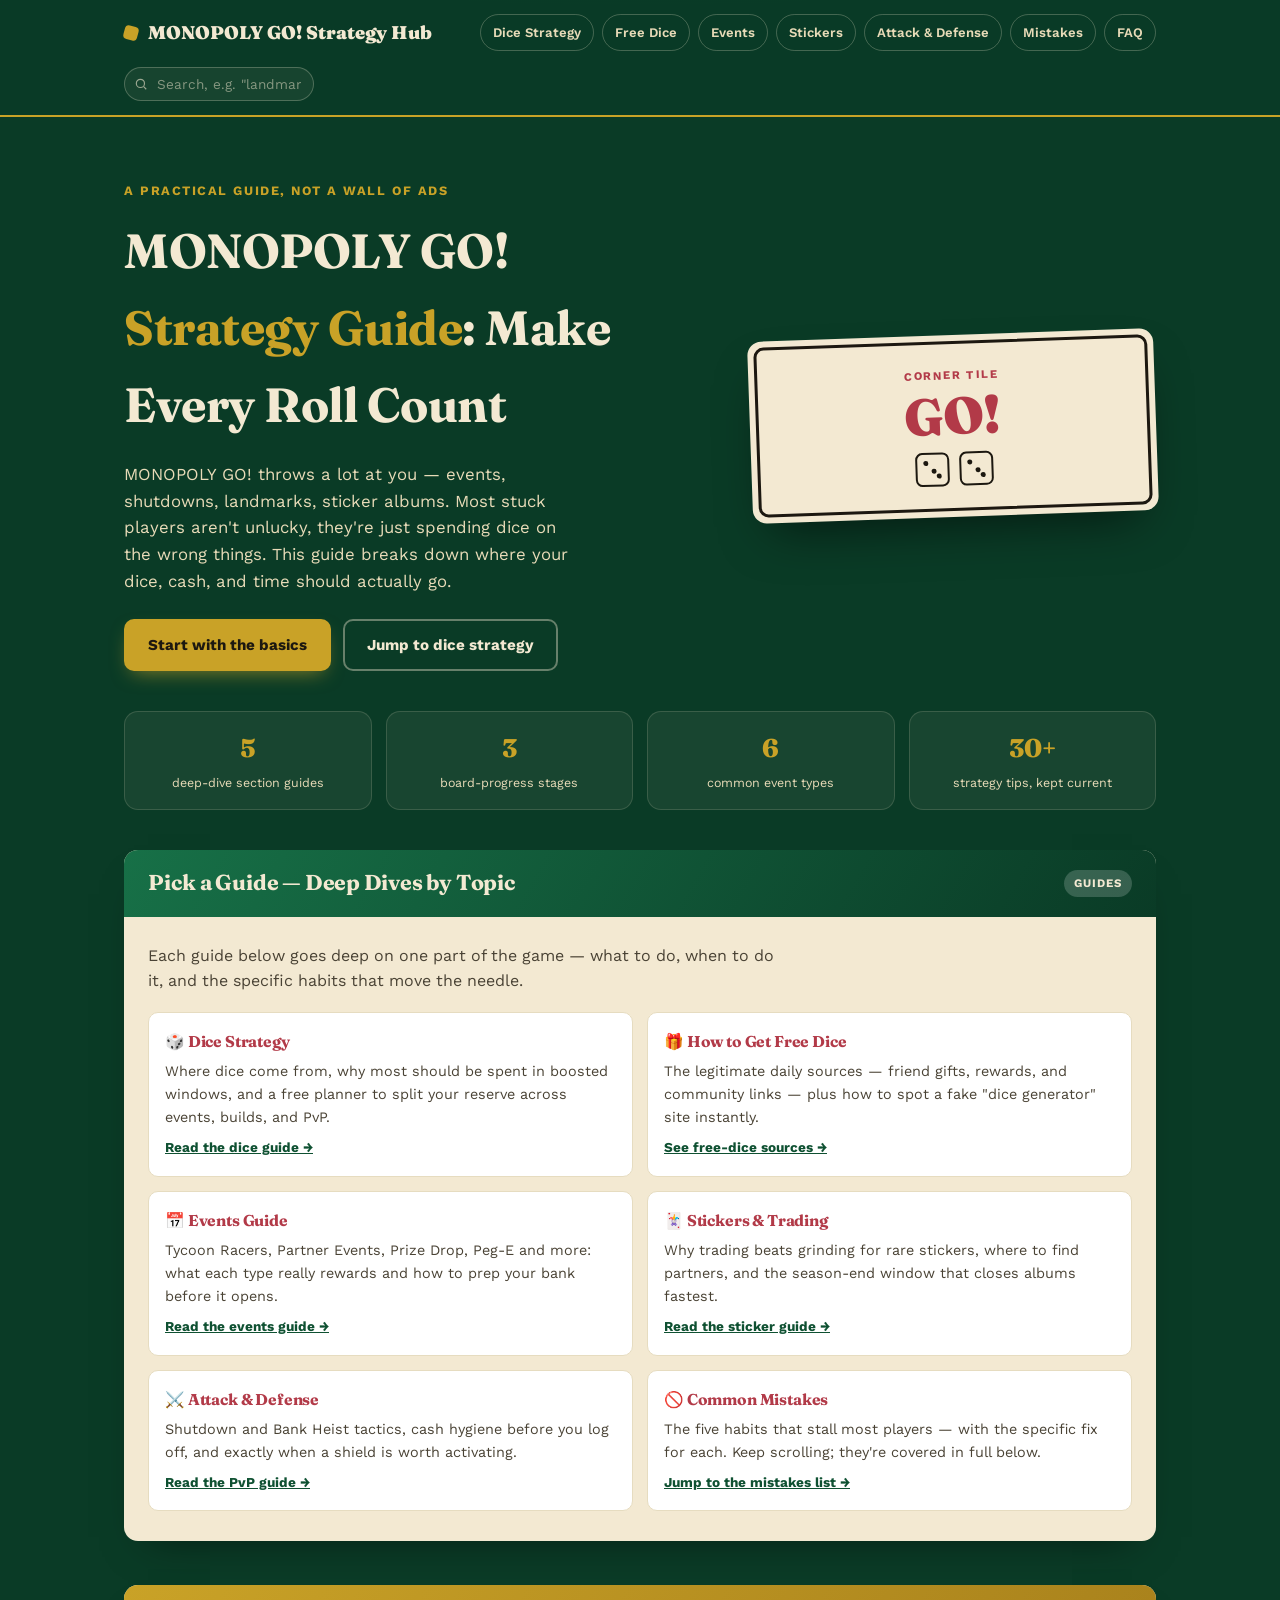
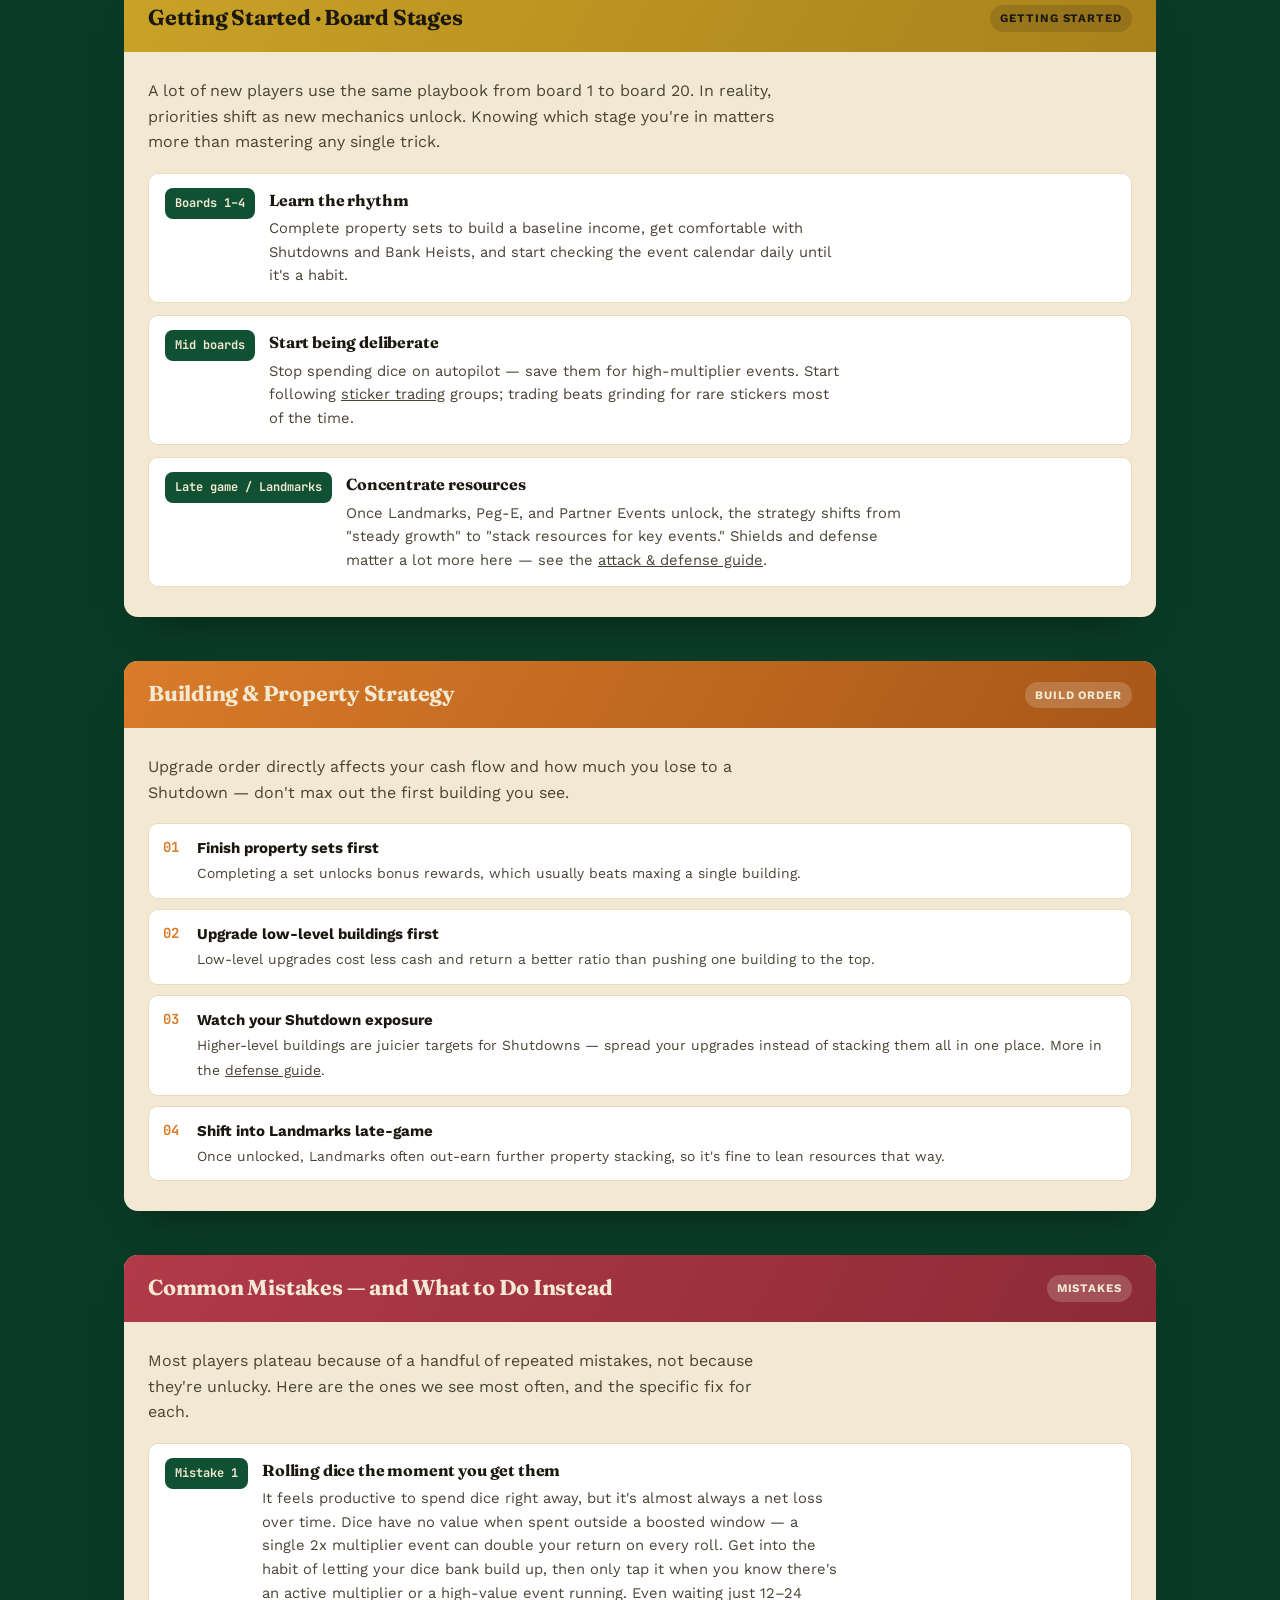
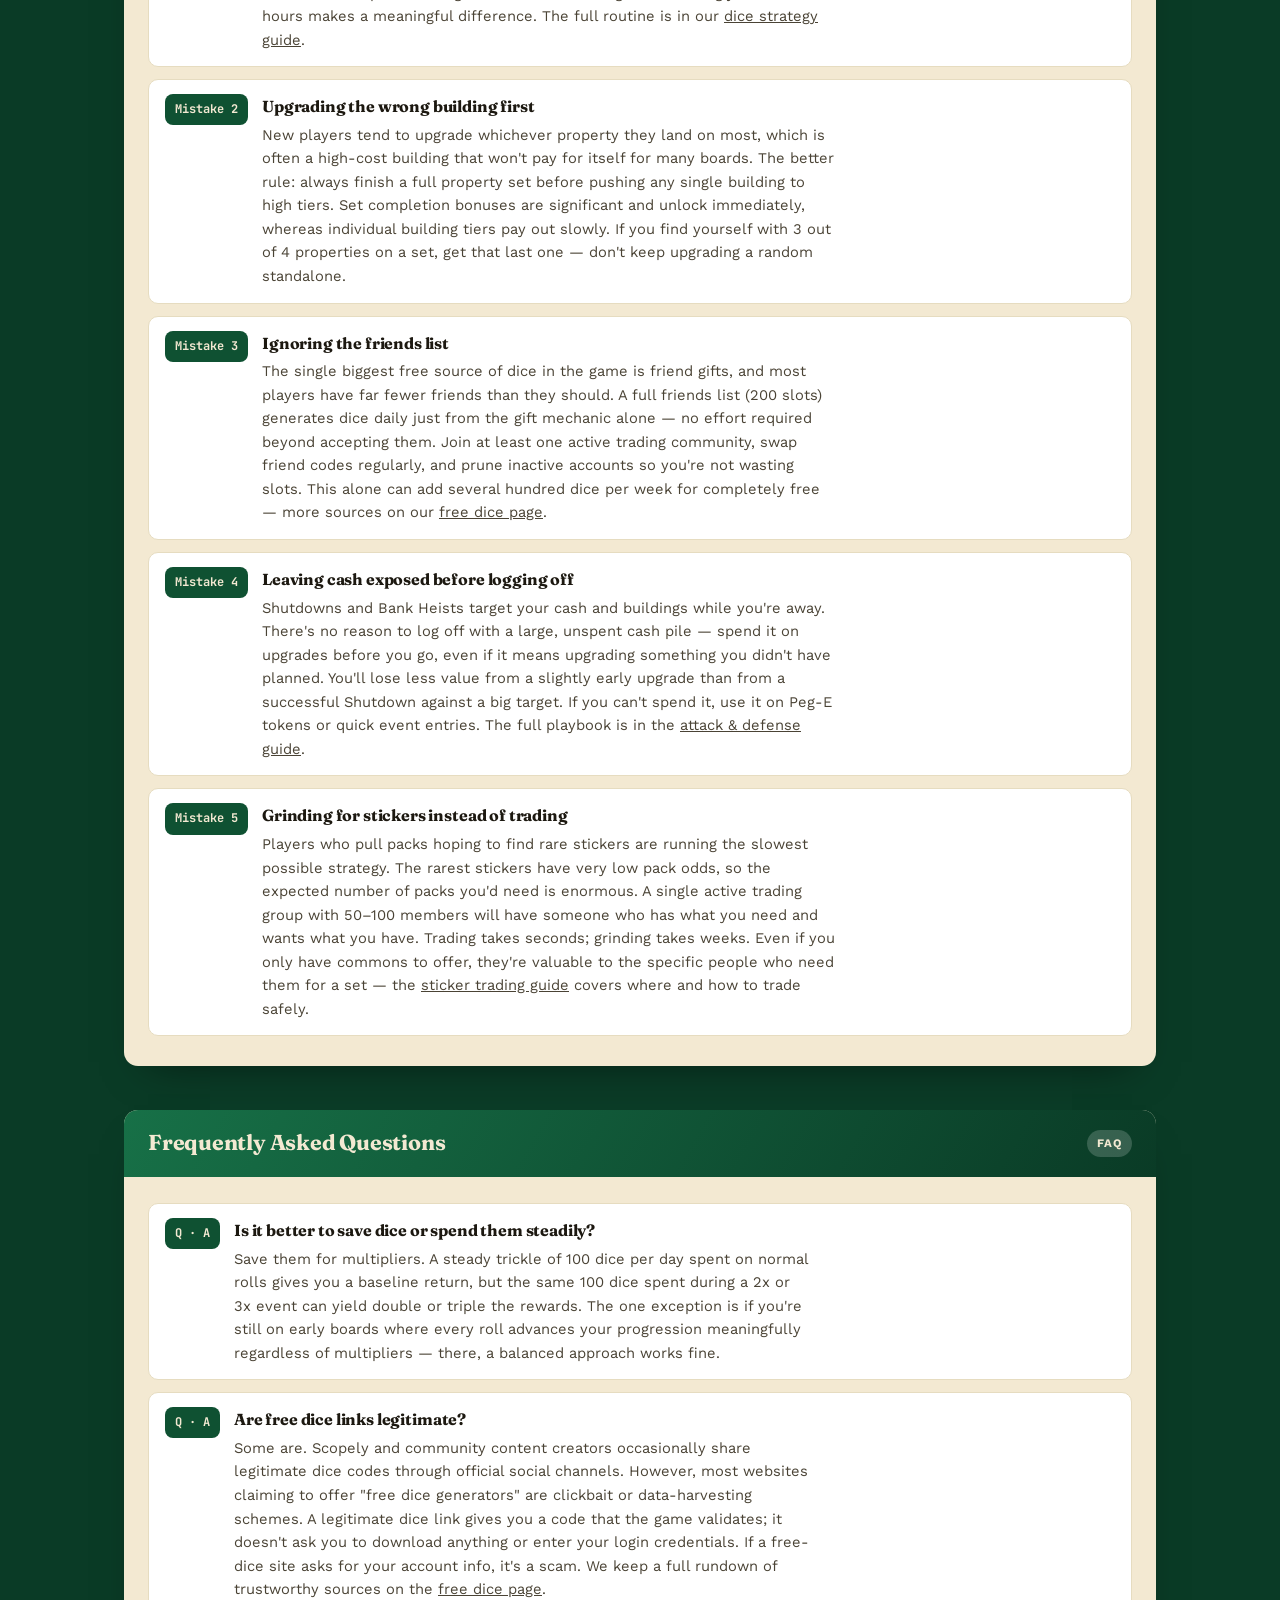
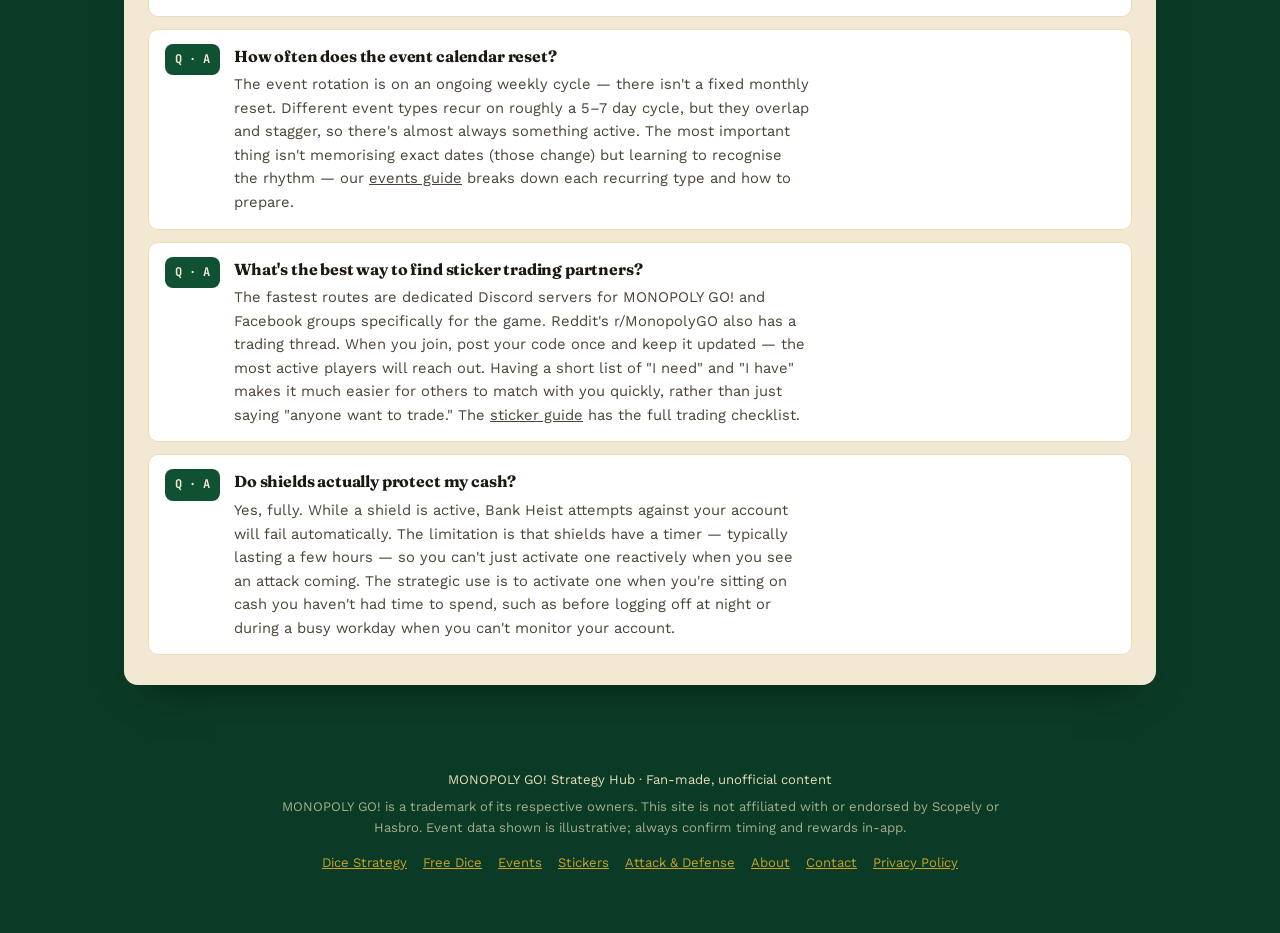
==== commit eb99a1a0: "Add files via upload" ====
--- a/index.html
+++ b/index.html
@@ -36,7 +36,7 @@
 <link rel="preconnect" href="https://fonts.googleapis.com">
 <link rel="preconnect" href="https://fonts.gstatic.com" crossorigin>
 <link href="https://fonts.googleapis.com/css2?family=Fraunces:opsz,wght@9..144,500;9..144,700;9..144,900&family=Work+Sans:wght@400;500;600;700&family=JetBrains+Mono:wght@500;700&display=swap" rel="stylesheet">
-<link rel="stylesheet" href="assets/style.css">
+<link rel="stylesheet" href="style.css">
 <noscript><style>.section-panel{opacity:1;transform:none;}</style></noscript>
 <script type="application/ld+json">
 {
@@ -375,7 +375,7 @@
   </div>
 </footer>
 
-<script src="assets/main.js"></script>
+<script src="main.js"></script>
 
 </body>
 </html>
--- a/style.css
+++ b/style.css
@@ -0,0 +1,346 @@
+/* ============================================================
+   MONOPOLY GO! Strategy Hub — shared stylesheet
+   Used by: index.html and all section guide pages
+   ============================================================ */
+:root{
+  --felt:#0F5132;
+  --felt-dark:#0A3B26;
+  --cream:#F3E9D2;
+  --cream-dim:#E8DBB8;
+  --gold:#C9A227;
+  --brick:#B23A48;
+  --sky:#4A7FA0;
+  --orange:#D97B29;
+  --ink:#1C1810;
+  --ink-soft:#4A4335;
+  --radius:14px;
+  --maxw:1080px;
+}
+*{box-sizing:border-box;}
+html{scroll-behavior:smooth;}
+@media (prefers-reduced-motion: reduce){
+  html{scroll-behavior:auto;}
+  *{animation-duration:0.01ms !important; transition-duration:0.01ms !important;}
+}
+body{
+  margin:0;
+  background:
+    radial-gradient(1200px 600px at 50% -10%, #156b41 0%, var(--felt) 45%, var(--felt-dark) 100%);
+  color:var(--cream);
+  font-family:'Work Sans', sans-serif;
+  line-height:1.6;
+}
+h1,h2,h3{
+  font-family:'Fraunces', serif;
+  margin:0;
+  letter-spacing:-0.01em;
+}
+.mono{font-family:'JetBrains Mono', monospace;}
+a{color:inherit;}
+.wrap{max-width:var(--maxw); margin:0 auto; padding:0 24px;}
+
+/* offset anchor scrolling so the sticky header doesn't cover section titles */
+[id]{scroll-margin-top:88px;}
+
+header.nav{
+  position:sticky; top:0; z-index:50;
+  background:rgba(10,59,38,0.92);
+  backdrop-filter:blur(8px);
+  border-bottom:2px solid var(--gold);
+}
+.nav-inner{
+  max-width:var(--maxw); margin:0 auto; padding:14px 24px;
+  display:flex; align-items:center; justify-content:space-between; gap:16px;
+  flex-wrap:wrap;
+}
+.brand{
+  display:flex; align-items:center; gap:10px;
+  font-family:'Fraunces', serif; font-weight:900; font-size:1.15rem;
+  color:var(--cream);
+  white-space:nowrap;
+  text-decoration:none;
+}
+.brand:hover{color:var(--gold);}
+.brand .dot{
+  width:14px; height:14px; border-radius:4px; background:var(--gold);
+  box-shadow:0 0 0 2px var(--felt-dark);
+  transform:rotate(15deg);
+}
+nav.pills{display:flex; gap:8px; flex-wrap:wrap;}
+nav.pills a{
+  font-size:0.82rem; font-weight:600; text-decoration:none;
+  padding:7px 12px; border-radius:20px;
+  border:1.5px solid rgba(243,233,210,0.25);
+  background:transparent;
+  color:var(--cream-dim);
+  cursor:pointer;
+  transition:all .18s ease;
+}
+nav.pills a:hover, nav.pills a:focus-visible{
+  border-color:var(--gold); color:var(--gold); outline:none;
+}
+nav.pills a.active{
+  background:var(--gold); border-color:var(--gold); color:var(--ink);
+}
+nav.pills a, .btn, .filter-btn{
+  appearance:none; -webkit-appearance:none; font-family:'Work Sans', sans-serif;
+}
+.search-box{position:relative; flex:0 0 auto;}
+.search-box input{
+  width:190px; padding:8px 12px 8px 32px; border-radius:20px;
+  border:1.5px solid rgba(243,233,210,0.25); background:rgba(243,233,210,0.06);
+  color:var(--cream); font-size:0.85rem; font-family:'Work Sans', sans-serif;
+  transition:width .2s ease, border-color .2s ease;
+}
+.search-box input::placeholder{color:rgba(243,233,210,0.5);}
+.search-box input:focus{
+  outline:none; border-color:var(--gold); width:230px; background:rgba(243,233,210,0.1);
+}
+.search-box svg{
+  position:absolute; left:10px; top:50%; transform:translateY(-50%);
+  width:14px; height:14px; opacity:0.6; pointer-events:none;
+}
+.search-empty{
+  display:none; text-align:center; padding:60px 24px; color:var(--cream-dim);
+  max-width:var(--maxw); margin:0 auto;
+}
+.search-empty.show{display:block;}
+
+.hero{
+  padding:64px 24px 40px;
+  max-width:var(--maxw); margin:0 auto;
+  display:grid; grid-template-columns:1.3fr 0.9fr; gap:40px; align-items:center;
+}
+.go-tile{
+  background:var(--cream);
+  color:var(--ink);
+  border-radius:var(--radius);
+  padding:6px;
+  transform:rotate(-2deg);
+  box-shadow:0 24px 50px -20px rgba(0,0,0,0.6);
+}
+.go-tile-inner{
+  border:3px solid var(--ink);
+  border-radius:10px;
+  padding:22px 18px;
+  text-align:center;
+}
+.go-tile .eyebrow{
+  font-size:0.72rem; letter-spacing:0.14em; font-weight:700;
+  color:var(--brick); text-transform:uppercase;
+}
+.go-tile .go-word{
+  font-family:'Fraunces', serif; font-weight:900; font-size:3.2rem;
+  color:var(--brick); line-height:1; margin:6px 0;
+}
+.dice-row{display:flex; gap:10px; justify-content:center; margin-top:10px;}
+.die{
+  width:34px; height:34px; background:var(--cream); border:2.5px solid var(--ink);
+  border-radius:7px; position:relative; transition:transform .5s cubic-bezier(.34,1.56,.64,1);
+}
+.go-tile:hover .die{transform:rotate(340deg);}
+.go-tile:hover .die:nth-child(2){transform:rotate(25deg);}
+.die::before, .die::after, .die i{
+  content:''; position:absolute; width:5px; height:5px; border-radius:50%; background:var(--ink);
+}
+.die::before{top:6px; left:6px;}
+.die::after{bottom:6px; right:6px;}
+.die i{top:14px; left:14px;}
+
+.hero-copy .eyebrow{
+  font-size:0.8rem; font-weight:700; letter-spacing:0.12em; text-transform:uppercase;
+  color:var(--gold);
+}
+.hero-copy h1{
+  font-size:clamp(2rem, 4.2vw, 3rem);
+  margin:12px 0 16px;
+  color:var(--cream);
+}
+.hero-copy h1 em{color:var(--gold); font-style:normal;}
+.hero-copy p{color:var(--cream-dim); font-size:1.05rem; max-width:46ch;}
+.cta-row{display:flex; gap:12px; margin-top:24px; flex-wrap:wrap;}
+.btn{
+  display:inline-flex; align-items:center; gap:8px;
+  padding:12px 22px; border-radius:10px; font-weight:700; font-size:0.95rem;
+  text-decoration:none; border:2px solid transparent; cursor:pointer;
+  transition:transform .15s ease, box-shadow .15s ease;
+}
+.btn:hover{transform:translateY(-2px);}
+.btn-primary{background:var(--gold); color:var(--ink); box-shadow:0 8px 20px -8px rgba(201,162,39,0.7);}
+.btn-ghost{background:transparent; border-color:rgba(243,233,210,0.4); color:var(--cream);}
+
+.stats{
+  max-width:var(--maxw); margin:0 auto 40px; padding:0 24px;
+  display:grid; grid-template-columns:repeat(4,1fr); gap:14px;
+}
+.stat-card{
+  background:rgba(243,233,210,0.06);
+  border:1px solid rgba(243,233,210,0.15);
+  border-radius:var(--radius);
+  padding:16px;
+  text-align:center;
+}
+.stat-card .num{font-family:'Fraunces', serif; font-weight:800; font-size:1.6rem; color:var(--gold);}
+.stat-card .label{font-size:0.78rem; color:var(--cream-dim); margin-top:4px;}
+
+section.card-section{
+  max-width:var(--maxw); margin:0 auto 44px; padding:0 24px;
+}
+.section-panel{
+  background:var(--cream); color:var(--ink);
+  border-radius:var(--radius);
+  overflow:hidden;
+  box-shadow:0 20px 40px -24px rgba(0,0,0,0.55);
+  opacity:0; transform:translateY(18px);
+  transition:opacity .6s ease, transform .6s ease;
+}
+.section-panel.in-view{opacity:1; transform:translateY(0);}
+.band{
+  padding:16px 24px;
+  display:flex; align-items:center; justify-content:space-between; gap:12px; flex-wrap:wrap;
+  color:var(--cream);
+}
+.band h2{font-size:1.35rem; color:inherit;}
+.band .tag{
+  font-size:0.72rem; font-weight:700; letter-spacing:0.08em; text-transform:uppercase;
+  background:rgba(255,255,255,0.18); padding:4px 10px; border-radius:20px;
+}
+.band-gold{background:linear-gradient(120deg,var(--gold),#a9821c); color:var(--ink);}
+.band-gold .tag{background:rgba(28,24,16,0.15);}
+.band-brick{background:linear-gradient(120deg,var(--brick),#8c2b36);}
+.band-sky{background:linear-gradient(120deg,var(--sky),#345f79);}
+.band-orange{background:linear-gradient(120deg,var(--orange),#a85718);}
+.band-felt{background:linear-gradient(120deg,#177047,var(--felt-dark));}
+.band-ink{background:linear-gradient(120deg,#332c1f,var(--ink));}
+
+.panel-body{padding:26px 24px 30px;}
+.panel-body p.lead{color:var(--ink-soft); margin:0 0 18px; max-width:64ch;}
+.panel-body p{color:var(--ink-soft); max-width:64ch;}
+
+.stage-list{display:grid; gap:12px;}
+.stage{
+  display:grid; grid-template-columns:auto 1fr; gap:14px;
+  padding:14px 16px; border-radius:10px; background:#fff; border:1px solid #e6dcc0;
+}
+.stage .badge{
+  font-family:'JetBrains Mono'; font-weight:700; font-size:0.75rem;
+  background:var(--felt); color:var(--cream); border-radius:8px;
+  padding:6px 10px; height:fit-content; white-space:nowrap;
+}
+.stage h3{font-size:1rem; margin-bottom:4px;}
+.stage p{margin:0; font-size:0.92rem; color:var(--ink-soft);}
+
+.tip-grid{display:grid; grid-template-columns:repeat(2,1fr); gap:14px;}
+.tip-card{background:#fff; border:1px solid #e6dcc0; border-radius:10px; padding:16px;}
+.tip-card h3{font-size:0.98rem; margin-bottom:6px; color:var(--brick);}
+.tip-card p{margin:0; font-size:0.9rem; color:var(--ink-soft);}
+.tip-card a.more{
+  display:inline-block; margin-top:8px; font-size:0.85rem; font-weight:700;
+  color:var(--felt); text-decoration:underline;
+}
+.callout{
+  margin-top:16px; padding:14px 16px; border-radius:10px;
+  background:#FBF3DD; border:1px dashed var(--gold); font-size:0.88rem; color:var(--ink-soft);
+}
+
+.calc-grid{display:grid; grid-template-columns:1fr 1fr; gap:24px;}
+.calc-input label{
+  display:block; font-size:0.85rem; font-weight:600; margin-bottom:6px; color:var(--ink);
+}
+.calc-input input[type="number"]{
+  width:100%; padding:10px 12px; border-radius:8px; border:1.5px solid #dccfa4;
+  font-family:'JetBrains Mono'; font-size:1rem; margin-bottom:18px; background:#fff; color:var(--ink);
+}
+.slider-row{margin-bottom:16px;}
+.slider-row .slider-head{display:flex; justify-content:space-between; font-size:0.85rem; margin-bottom:6px;}
+.slider-row .slider-head strong{color:var(--ink);}
+.slider-row .slider-head span{font-family:'JetBrains Mono'; color:var(--brick); font-weight:700;}
+.slider-row input[type="range"]{width:100%; accent-color:var(--gold);}
+.calc-total-warn{font-size:0.8rem; color:var(--brick); font-weight:600; min-height:16px;}
+.calc-output{background:#fff; border:1px solid #e6dcc0; border-radius:10px; padding:18px;}
+.calc-output h3{font-size:0.95rem; margin-bottom:14px;}
+.out-row{display:flex; justify-content:space-between; align-items:center; padding:10px 0; border-bottom:1px solid #f0e8cf;}
+.out-row:last-child{border-bottom:none;}
+.out-row .out-label{font-size:0.88rem; color:var(--ink-soft);}
+.out-row .out-val{font-family:'JetBrains Mono'; font-weight:700; font-size:1.05rem; color:var(--felt);}
+
+.updated-at{font-size:0.78rem; color:var(--ink-soft); margin:-10px 0 16px;}
+.filter-bar{display:flex; gap:8px; flex-wrap:wrap; margin-bottom:16px;}
+.filter-btn{
+  font-size:0.8rem; font-weight:600; padding:6px 13px; border-radius:16px;
+  border:1.5px solid #dccfa4; background:#fff; color:var(--ink-soft);
+  cursor:pointer; transition:all .15s ease;
+}
+.filter-btn:hover{border-color:var(--sky); color:var(--sky);}
+.filter-btn.active{background:var(--sky); border-color:var(--sky); color:#fff;}
+.event-grid{display:grid; grid-template-columns:repeat(3,1fr); gap:14px;}
+.event-card{
+  background:#fff; border:1px solid #e6dcc0; border-radius:10px; padding:16px;
+  display:flex; flex-direction:column; gap:6px;
+}
+.event-card.hidden{display:none;}
+.event-card .etype{
+  font-size:0.68rem; font-weight:700; letter-spacing:0.08em; text-transform:uppercase; color:var(--sky);
+}
+.event-card h3{font-size:0.98rem;}
+.event-card p{margin:0; font-size:0.87rem; color:var(--ink-soft);}
+
+.order-list{list-style:none; margin:0; padding:0; display:grid; gap:10px;}
+.order-list li{
+  display:flex; gap:12px; align-items:flex-start;
+  background:#fff; border:1px solid #e6dcc0; border-radius:10px; padding:12px 14px;
+}
+.order-list .num{font-family:'JetBrains Mono'; font-weight:700; color:var(--orange); min-width:22px;}
+.order-list strong{display:block; font-size:0.94rem;}
+.order-list span{font-size:0.87rem; color:var(--ink-soft);}
+
+.duo{display:grid; grid-template-columns:1fr 1fr; gap:16px;}
+.duo-col{background:#fff; border:1px solid #e6dcc0; border-radius:10px; padding:18px;}
+.duo-col h3{font-size:1.02rem; margin-bottom:10px;}
+.duo-col.attack h3{color:var(--brick);}
+.duo-col.defense h3{color:var(--felt);}
+.duo-col ul{margin:0 0 12px; padding-left:18px; font-size:0.9rem; color:var(--ink-soft);}
+.duo-col li{margin-bottom:6px;}
+
+.sticker-grid{display:grid; grid-template-columns:repeat(3,1fr); gap:14px;}
+.sticker-card{background:#fff; border:1px solid #e6dcc0; border-radius:10px; padding:16px;}
+.sticker-card h3{font-size:0.95rem; margin-bottom:6px;}
+.sticker-card p{margin:0; font-size:0.87rem; color:var(--ink-soft);}
+
+/* ---------- subpage pieces ---------- */
+.crumbs{font-size:0.82rem; color:var(--cream-dim); margin:0 0 18px;}
+.crumbs a{color:var(--gold); text-decoration:underline;}
+.page-hero{max-width:var(--maxw); margin:0 auto; padding:48px 24px 36px;}
+.page-hero .eyebrow{
+  font-size:0.8rem; font-weight:700; letter-spacing:0.12em; text-transform:uppercase;
+  color:var(--gold);
+}
+.page-hero h1{
+  font-size:clamp(1.9rem, 4vw, 2.7rem);
+  margin:12px 0 14px; color:var(--cream);
+}
+.page-hero p{color:var(--cream-dim); font-size:1.05rem; max-width:60ch; margin:0;}
+
+.related-grid{display:grid; grid-template-columns:repeat(3,1fr); gap:14px;}
+.related-card{
+  background:rgba(243,233,210,0.06); border:1px solid rgba(243,233,210,0.18);
+  border-radius:12px; padding:18px; text-decoration:none; display:block;
+  transition:border-color .15s ease, transform .15s ease;
+}
+.related-card:hover{border-color:var(--gold); transform:translateY(-2px);}
+.related-card h3{font-size:1rem; color:var(--gold); margin-bottom:6px;}
+.related-card p{margin:0; font-size:0.85rem; color:var(--cream-dim);}
+
+footer{text-align:center; padding:40px 24px 60px; color:var(--cream-dim); font-size:0.82rem;}
+footer .fnote{margin-top:6px; opacity:0.7; max-width:760px; margin-left:auto; margin-right:auto;}
+footer .flinks{margin-top:14px; display:flex; gap:16px; justify-content:center; flex-wrap:wrap;}
+footer .flinks a{color:var(--gold); text-decoration:underline;}
+
+@media (max-width:820px){
+  .hero{grid-template-columns:1fr; padding-top:48px;}
+  .stats{grid-template-columns:repeat(2,1fr);}
+  .tip-grid, .event-grid, .duo, .sticker-grid, .calc-grid, .related-grid{grid-template-columns:1fr;}
+  .search-box{flex:1 1 100%; order:3;}
+  .search-box input, .search-box input:focus{width:100%;}
+  nav.pills a{font-size:0.74rem; padding:6px 10px;}
+}
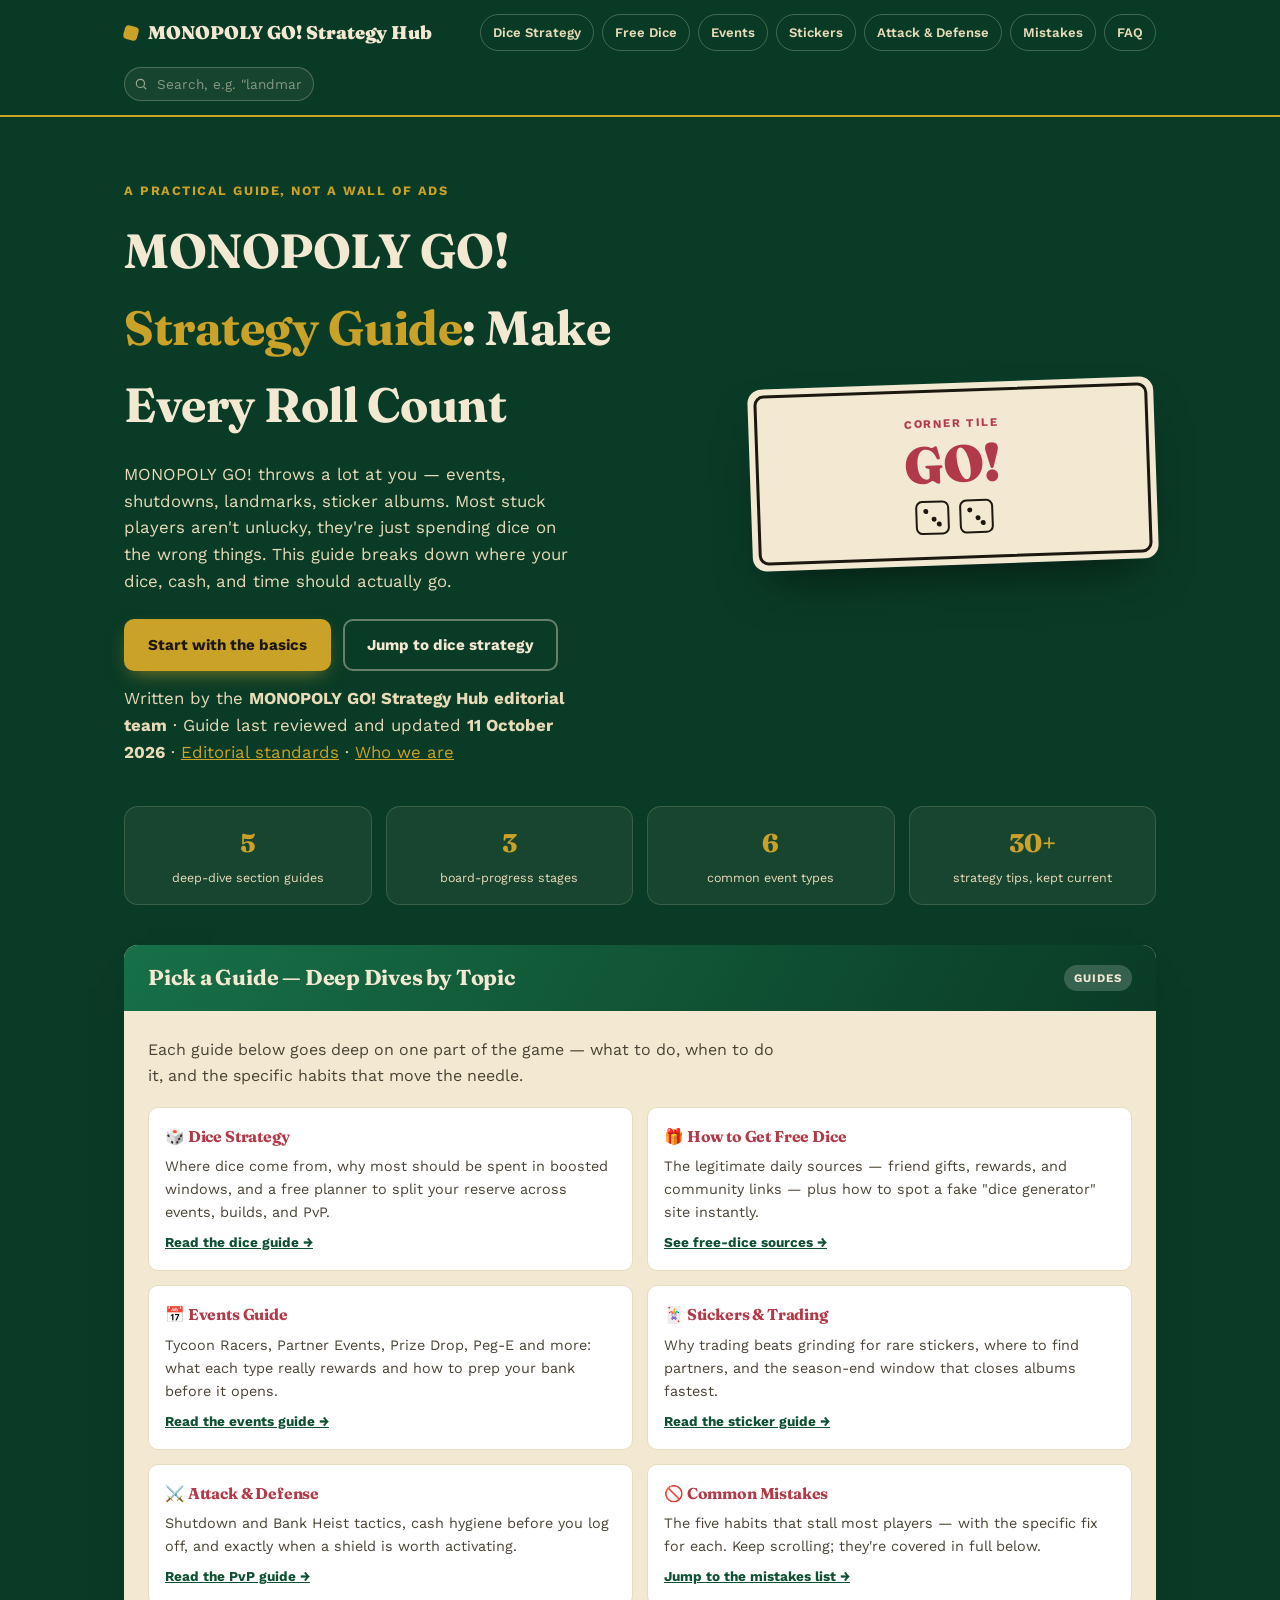
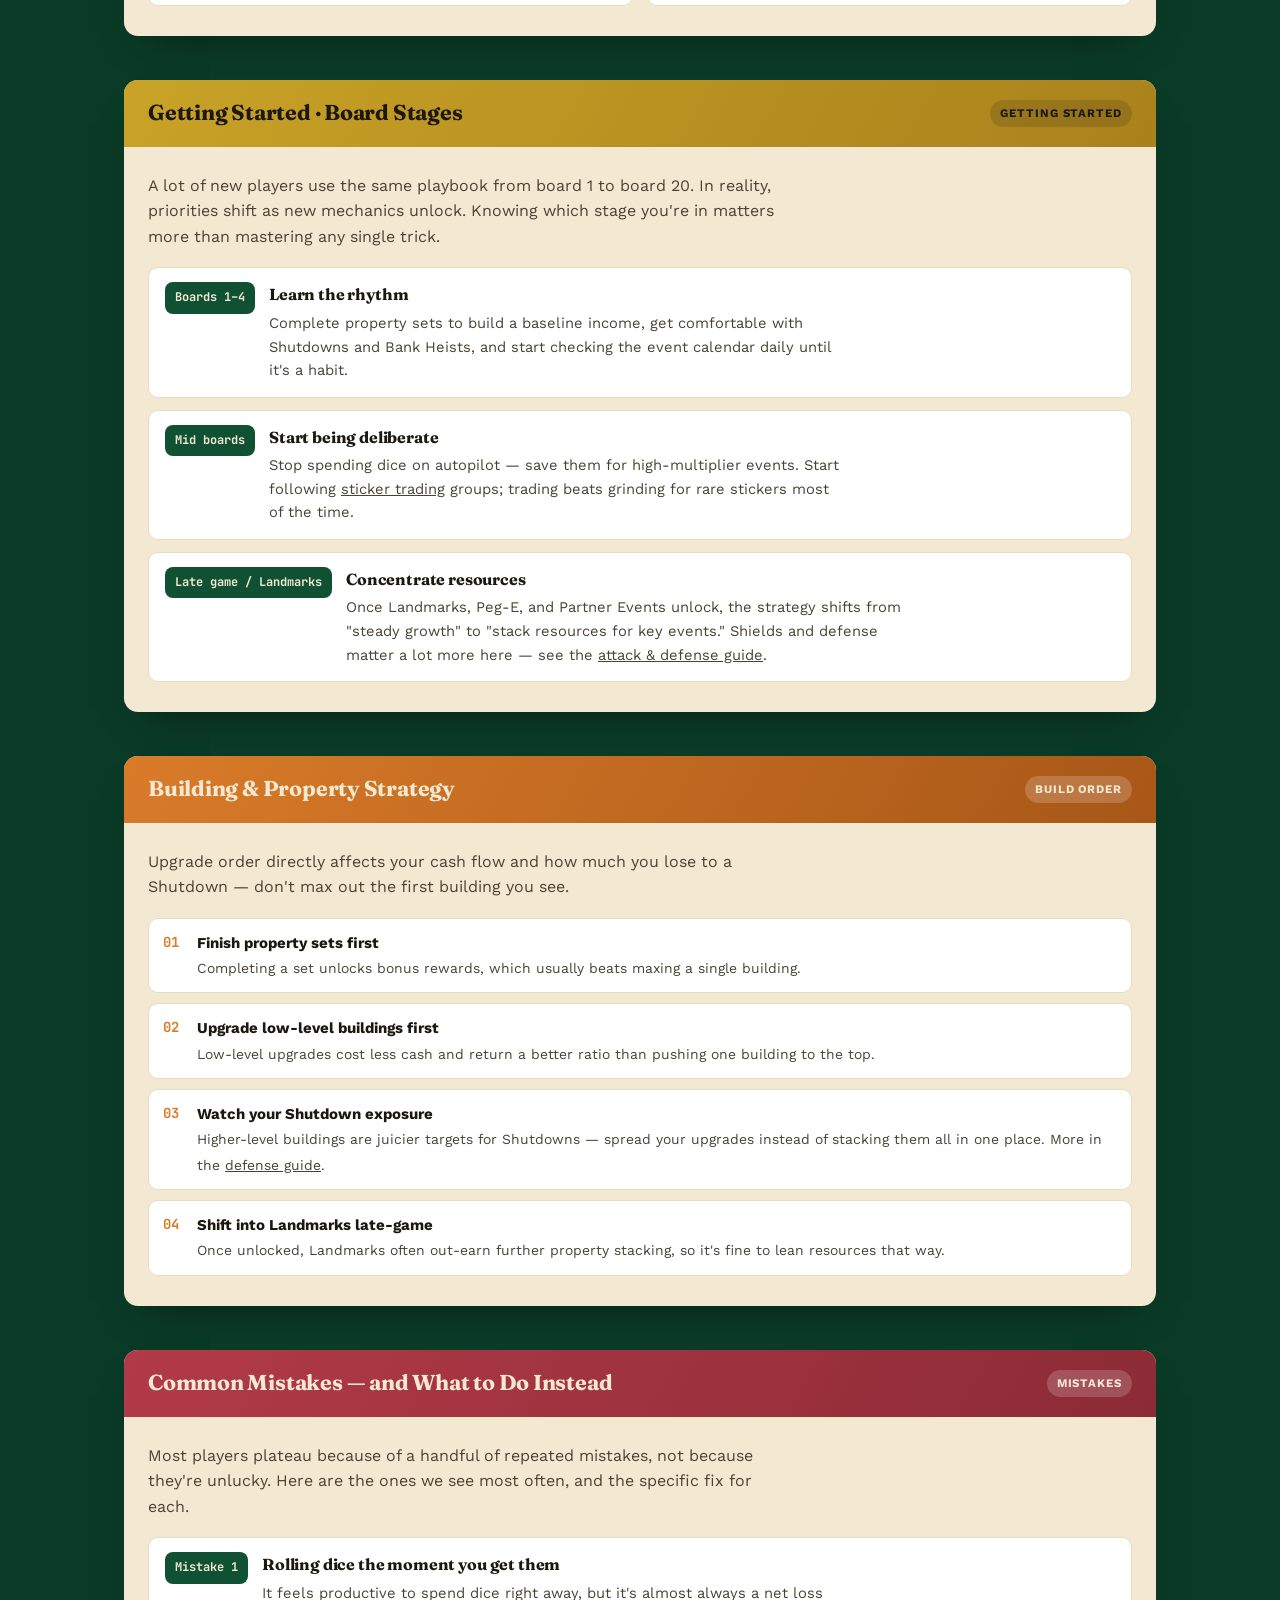
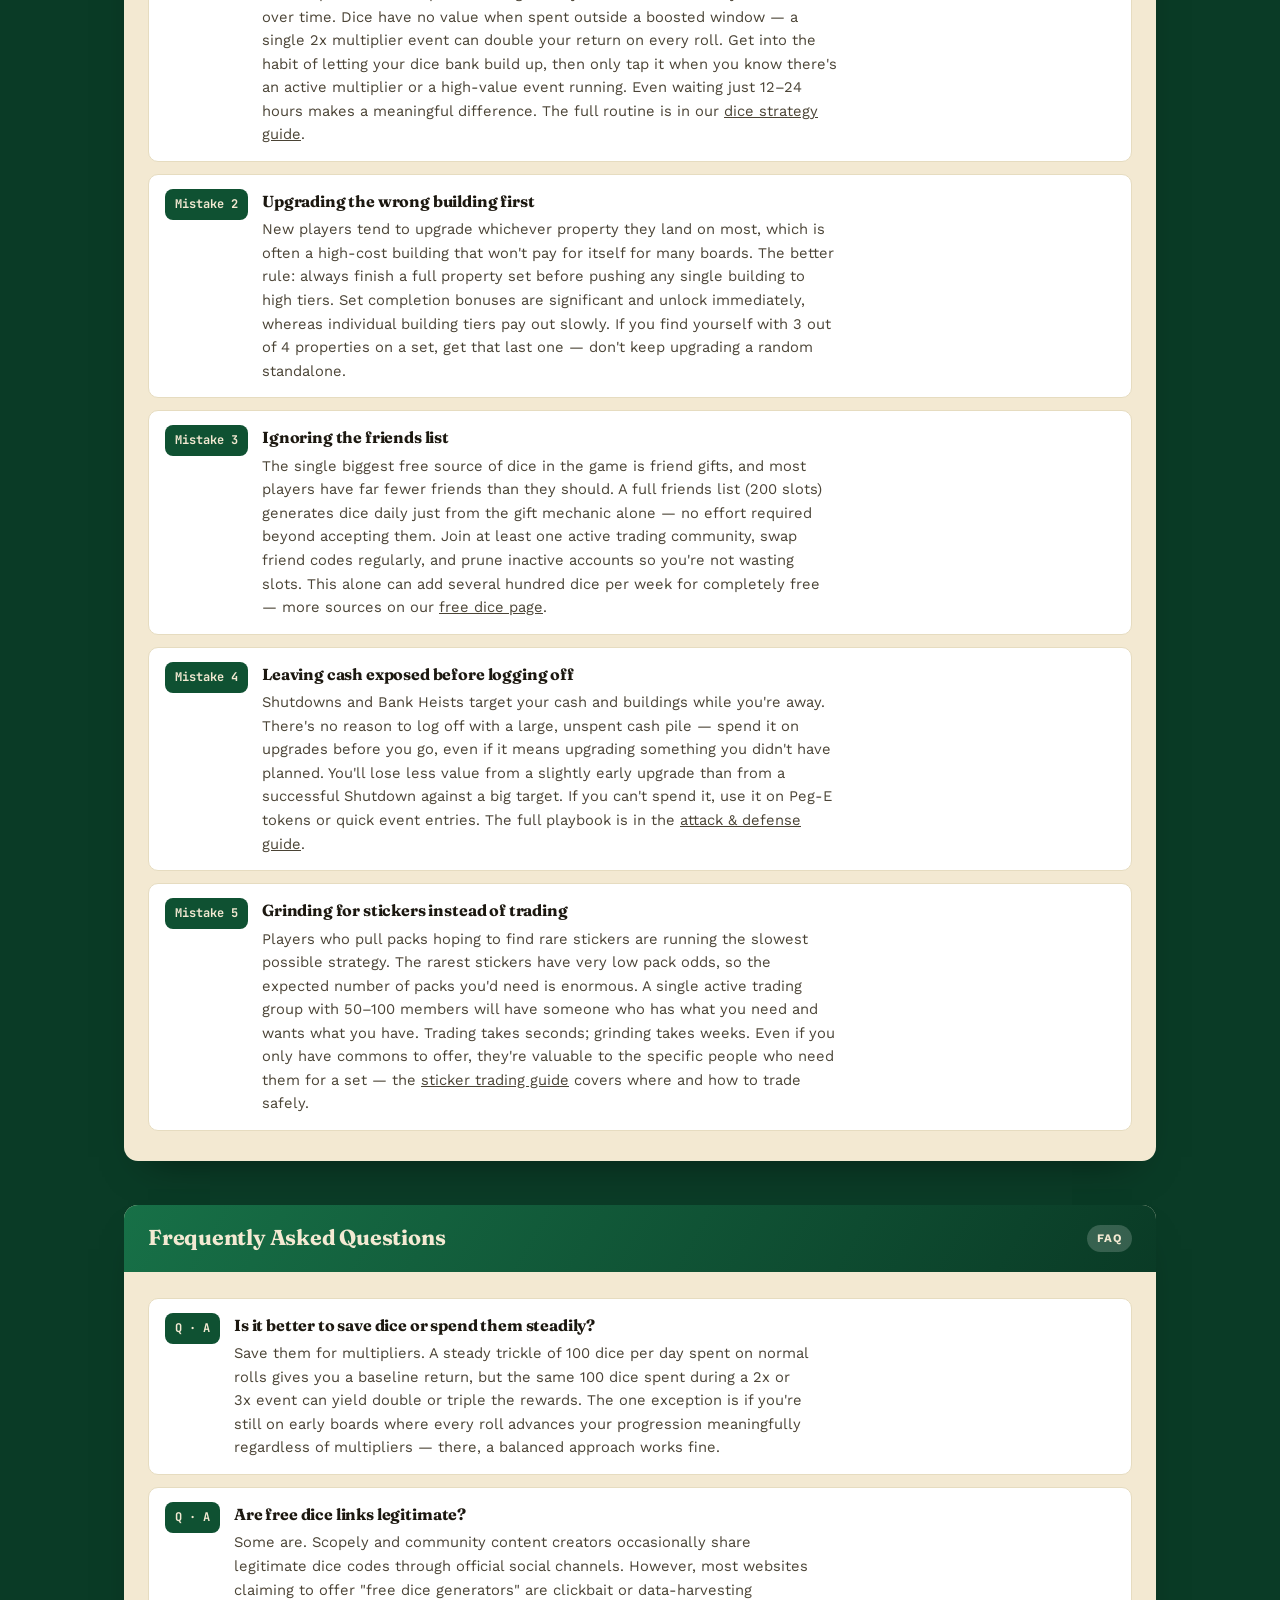
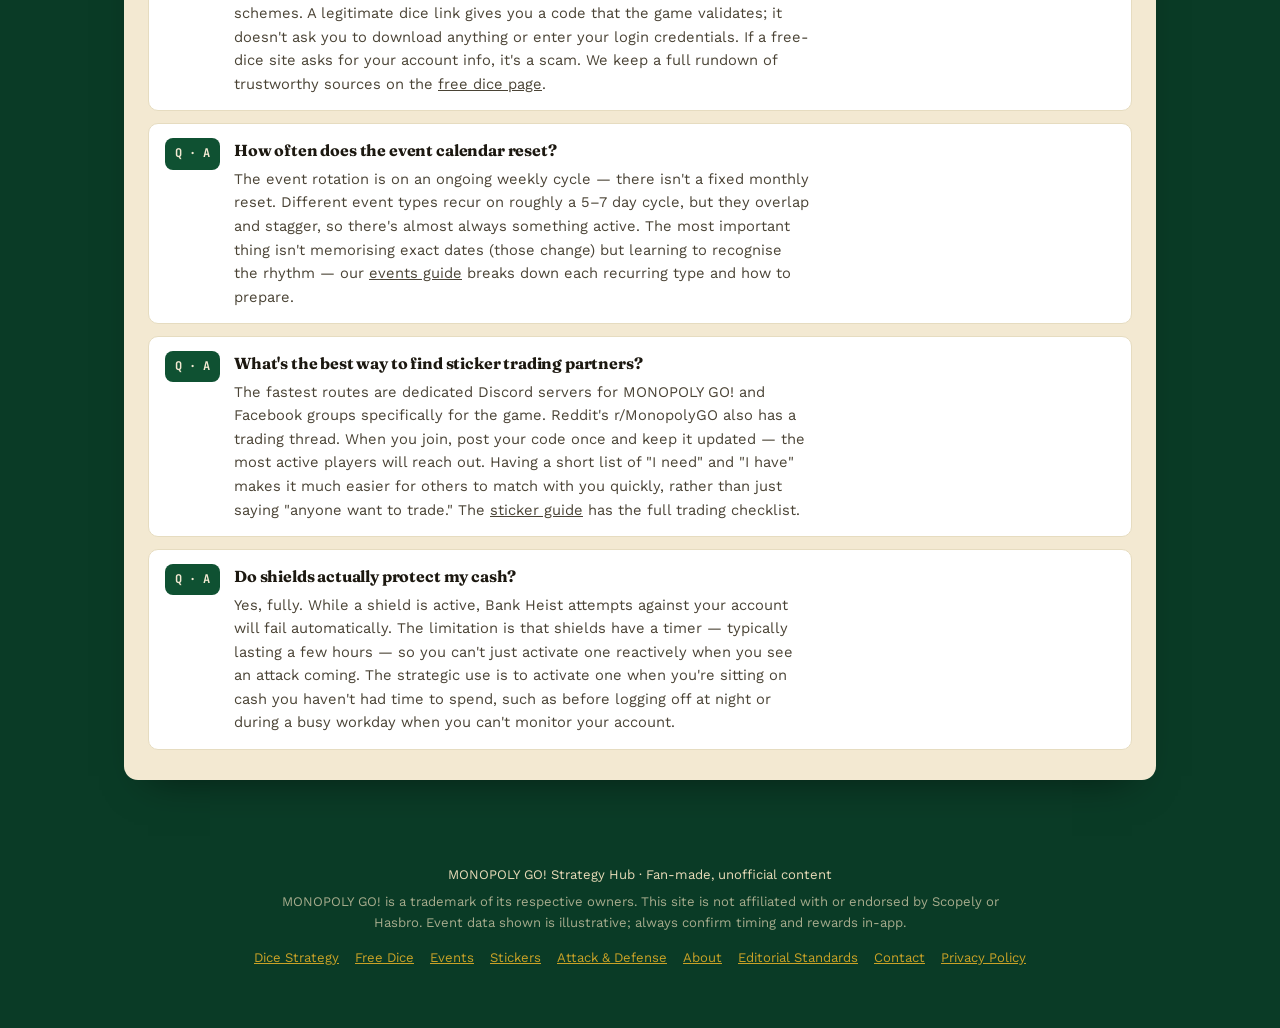
==== commit 84716129: "Add author attribution, editorial standards, and GDPR privacy detail AdSense rejected the site as no" ====
--- a/index.html
+++ b/index.html
@@ -127,6 +127,7 @@
       <a class="btn btn-primary" href="#start">Start with the basics</a>
       <a class="btn btn-ghost" href="dice-strategy.html">Jump to dice strategy</a>
     </div>
+    <p class="updated-note">Written by the <strong>MONOPOLY GO! Strategy Hub editorial team</strong> · Guide last reviewed and updated <strong>11 October 2026</strong> · <a href="editorial-standards.html">Editorial standards</a> · <a href="about.html">Who we are</a></p>
   </div>
   <div class="go-tile">
     <div class="go-tile-inner">
@@ -369,7 +370,8 @@
     <a href="events-guide.html">Events</a>
     <a href="stickers-trading.html">Stickers</a>
     <a href="attack-defense.html">Attack &amp; Defense</a>
-    <a href="about.html">About</a>
+    <a href="about.html">About</a>
+    <a href="editorial-standards.html">Editorial Standards</a>
     <a href="contact.html">Contact</a>
     <a href="privacy-policy.html">Privacy Policy</a>
   </div>
--- a/style.css
+++ b/style.css
@@ -321,6 +321,18 @@
 }
 .page-hero p{color:var(--cream-dim); font-size:1.05rem; max-width:60ch; margin:0;}
 
+.byline{
+  margin:18px 0 0; padding:14px 16px; max-width:60ch;
+  border-left:3px solid var(--gold);
+  background:rgba(243,233,210,0.06); border-radius:0 10px 10px 0;
+  font-size:0.86rem; color:var(--cream-dim); line-height:1.55;
+}
+.byline strong{color:var(--cream); font-weight:600;}
+.byline a{color:var(--gold);}
+
+.updated-note{font-size:0.86rem; color:var(--cream-dim); margin:14px 0 0;}
+.updated-note a{color:var(--gold);}
+
 .related-grid{display:grid; grid-template-columns:repeat(3,1fr); gap:14px;}
 .related-card{
   background:rgba(243,233,210,0.06); border:1px solid rgba(243,233,210,0.18);
